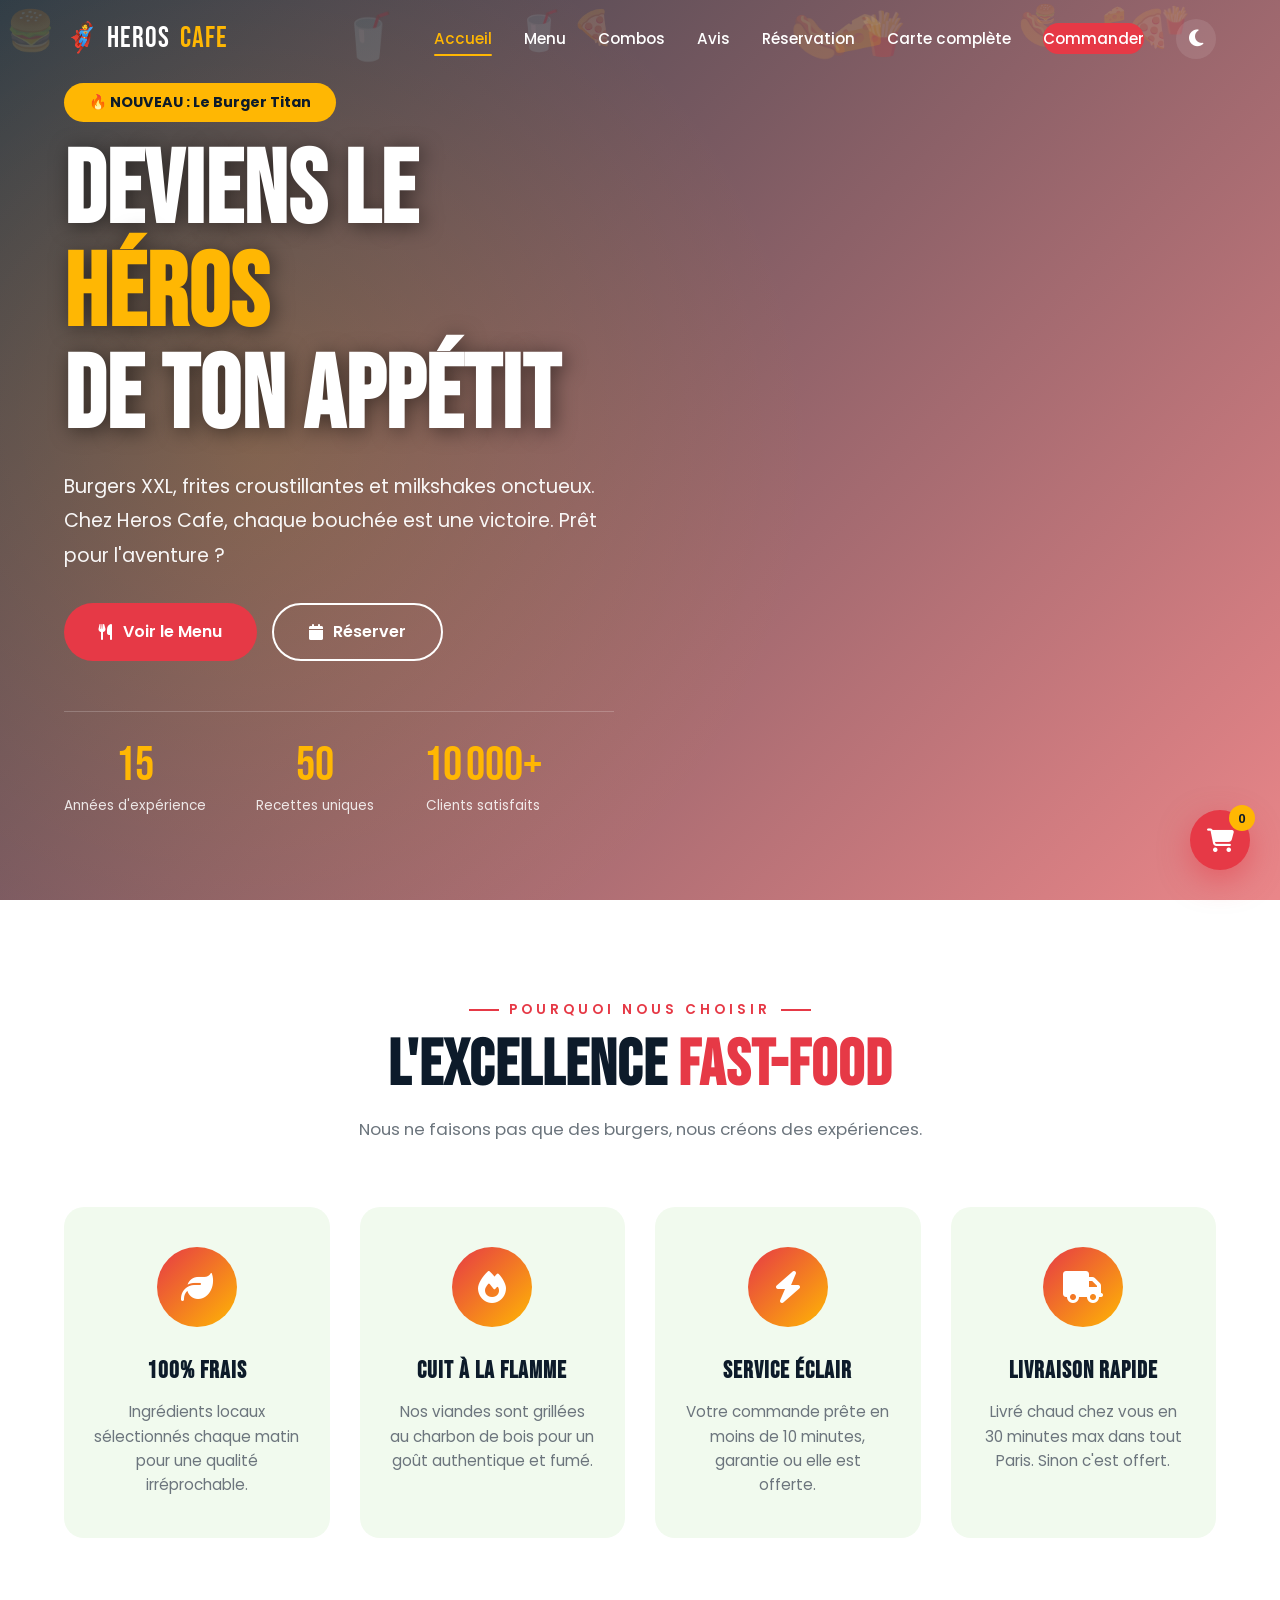
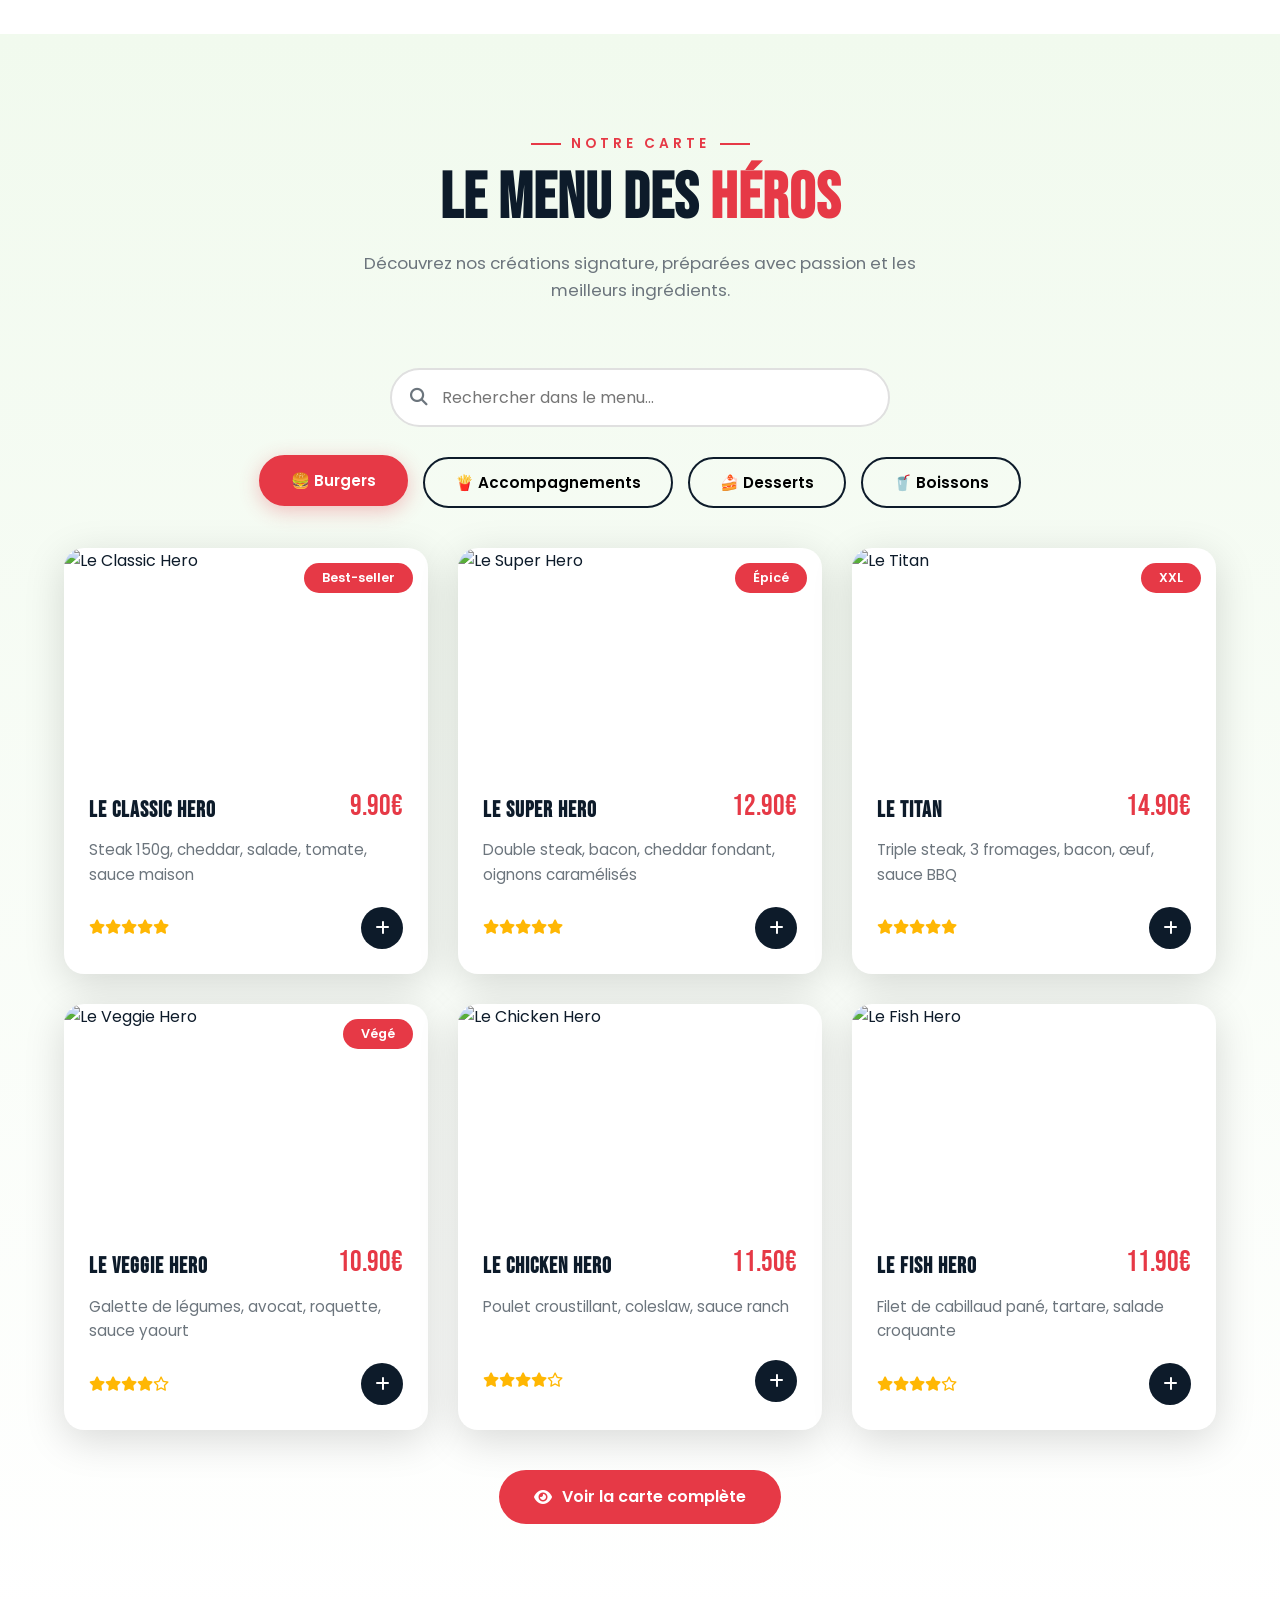
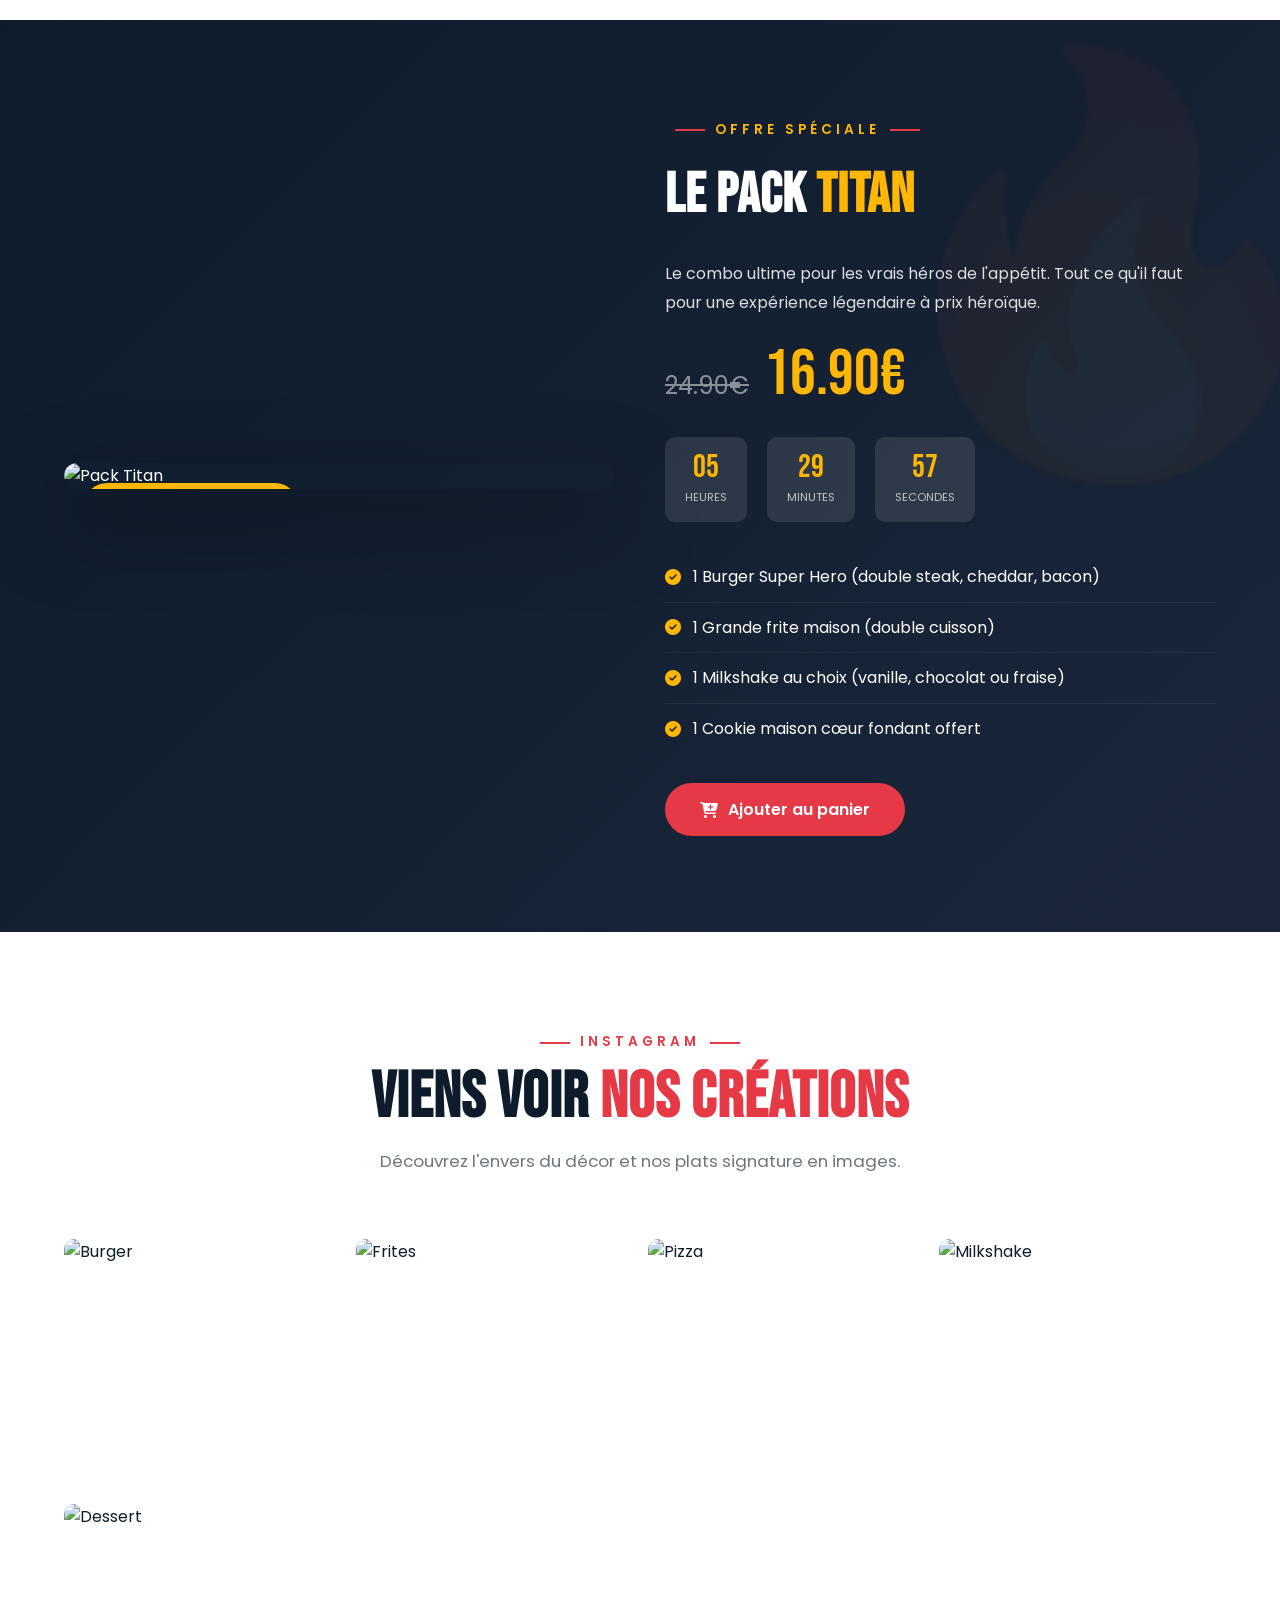
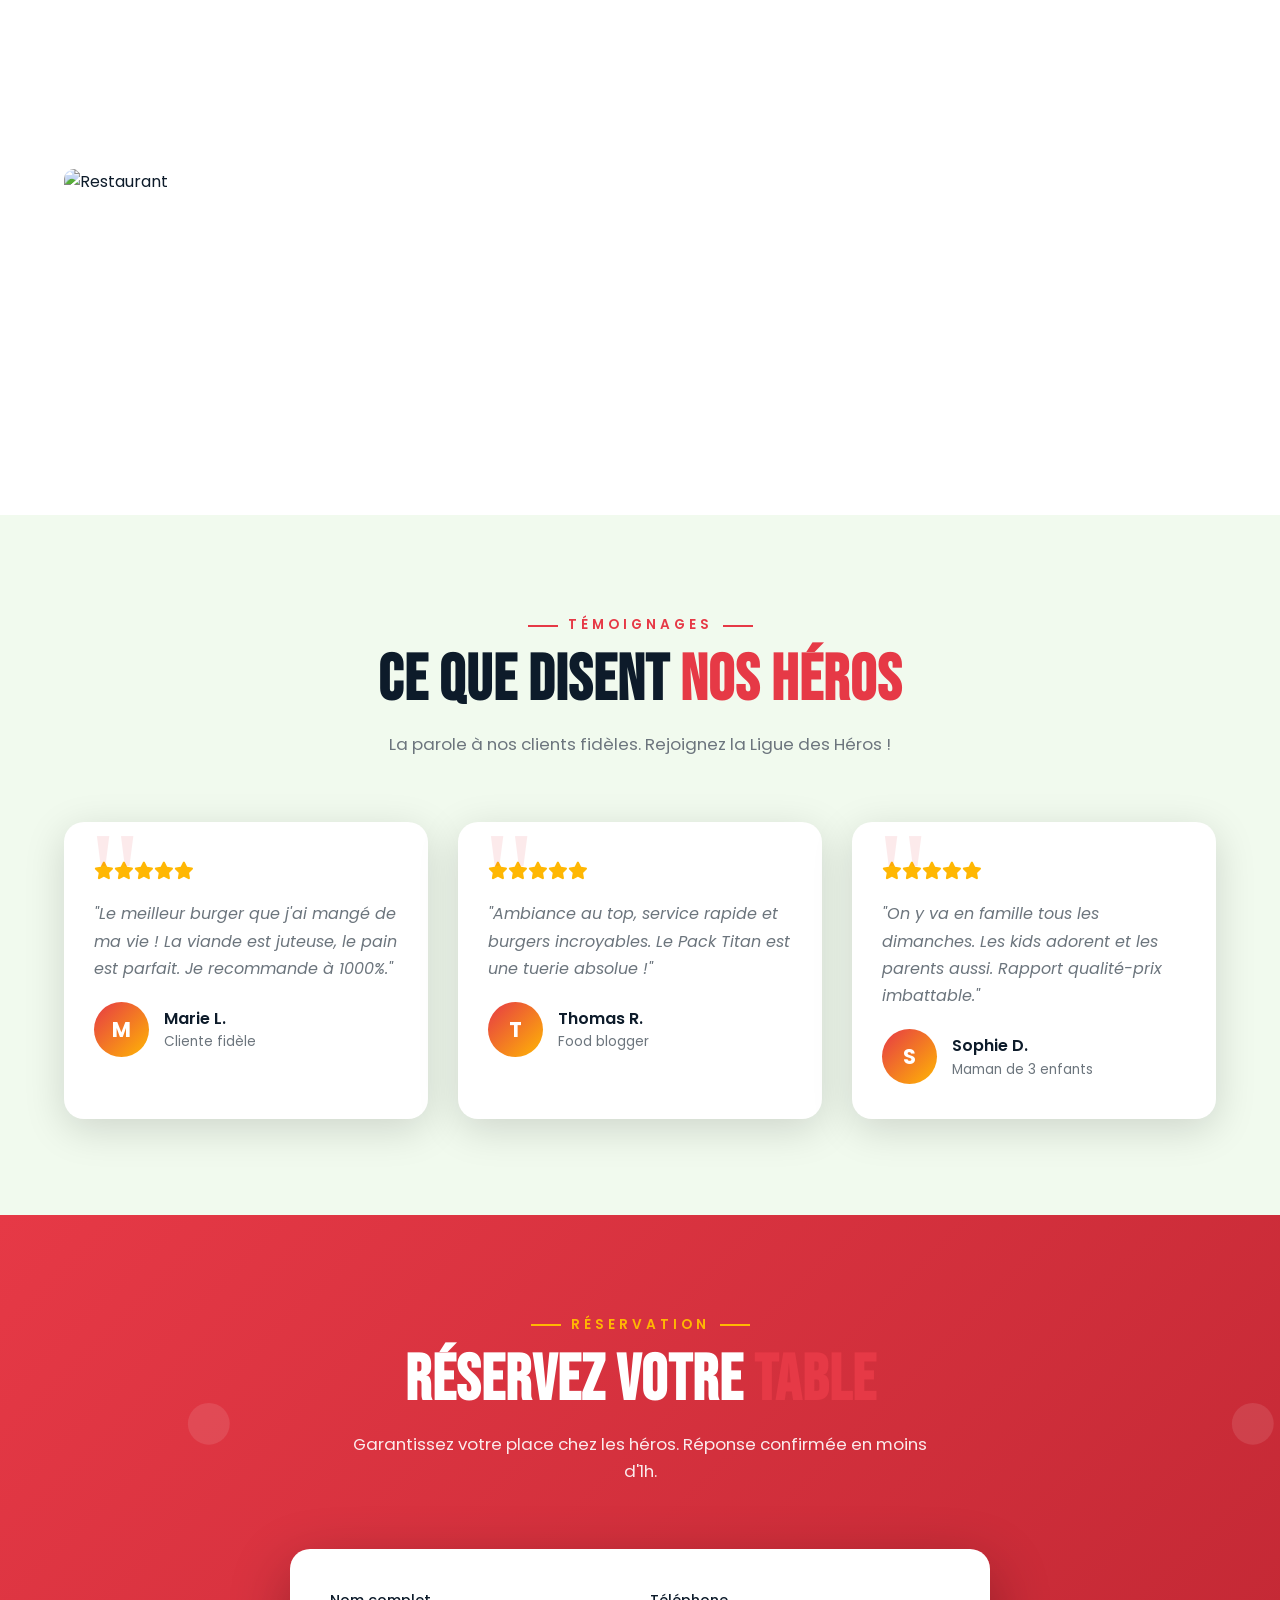
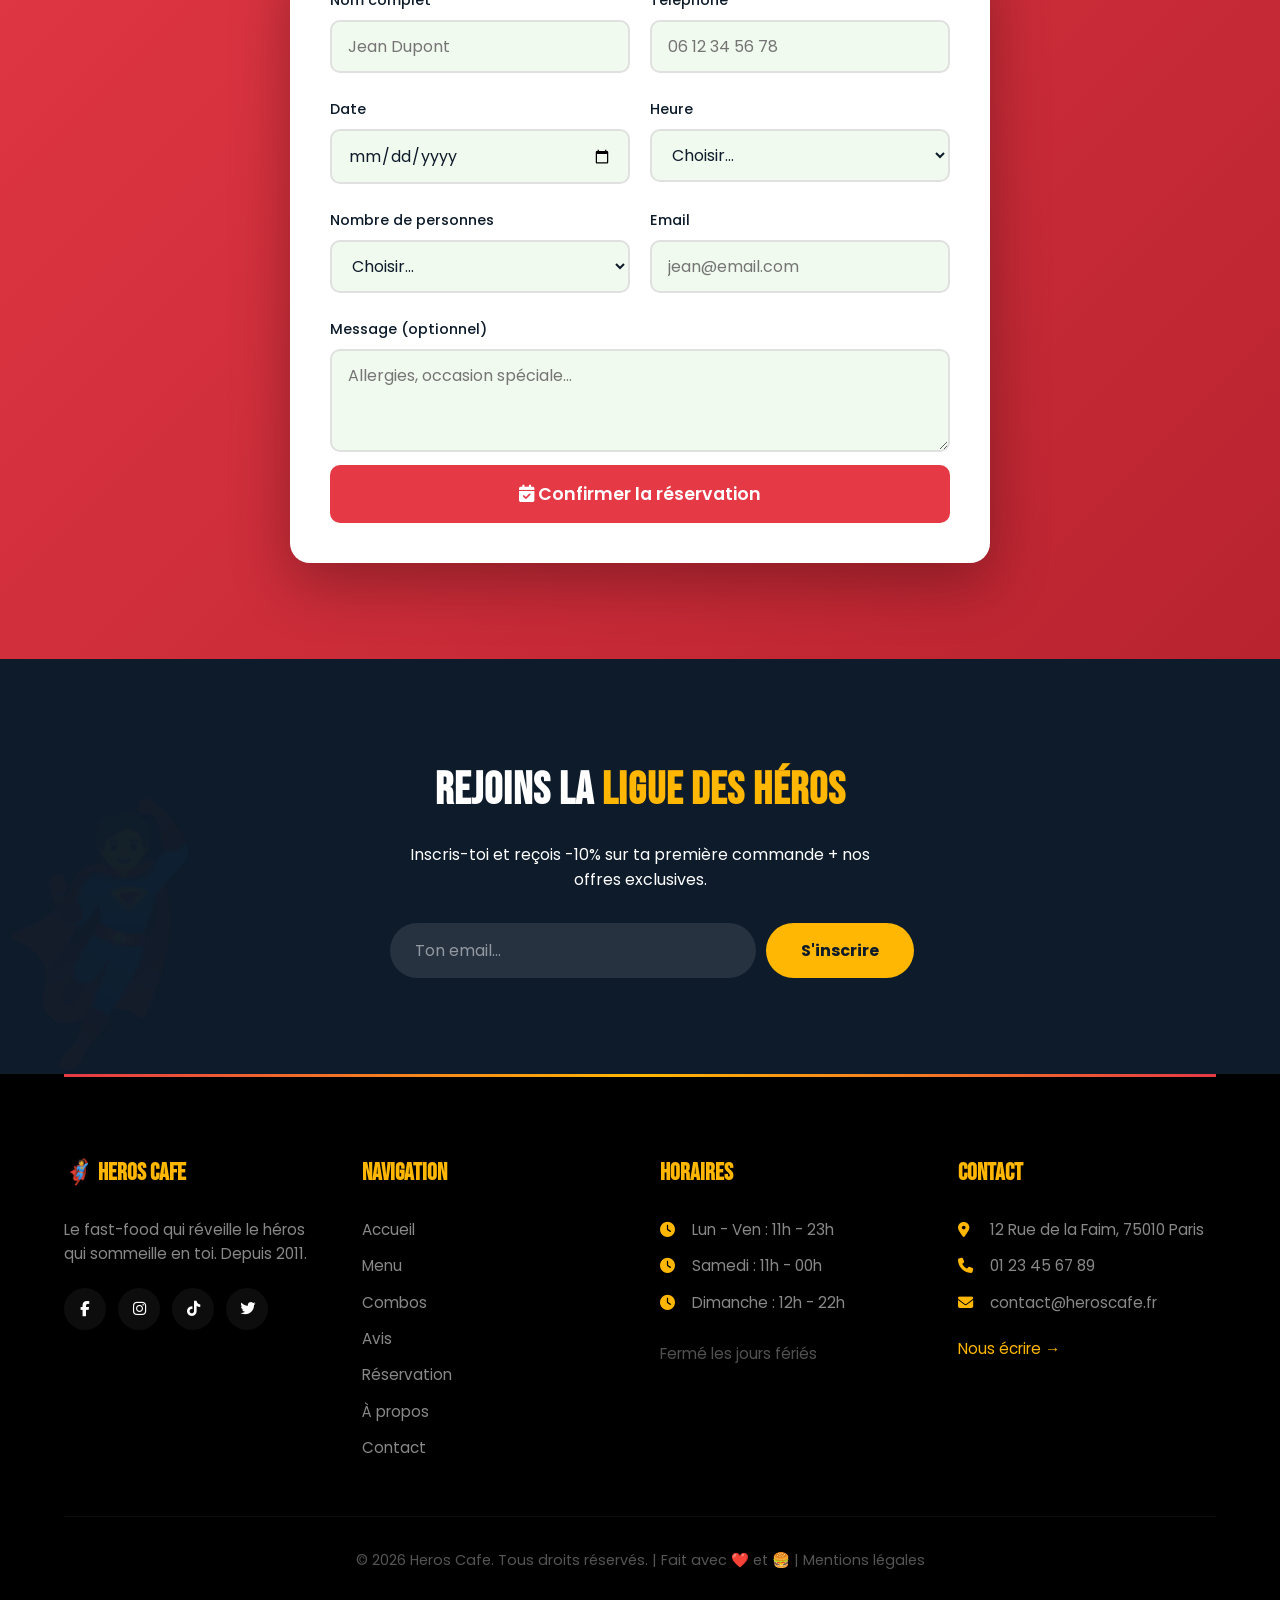
==== index.html @ b73dcc32 "Amélioration complète du site Heros Cafe - Design: dark mode, scroll progress bar, custom scrollbar," ====
<!DOCTYPE html>
<html lang="fr" data-theme="light">
<head>
    <meta charset="UTF-8">
    <meta name="viewport" content="width=device-width, initial-scale=1.0">
    <meta name="description" content="Heros Cafe - Le Fast-Food des Héros. Burgers XXL, frites croustillantes et milkshakes onctueux.">
    <meta name="theme-color" content="#e63946">
    <title>Heros Cafe - Le Fast-Food des Héros</title>
    <link rel="preconnect" href="https://fonts.googleapis.com">
    <link rel="preconnect" href="https://fonts.gstatic.com" crossorigin>
    <link href="https://fonts.googleapis.com/css2?family=Bebas+Neue&family=Poppins:wght@300;400;500;600;700;800&display=swap" rel="stylesheet">
    <link rel="stylesheet" href="https://cdnjs.cloudflare.com/ajax/libs/font-awesome/6.4.0/css/all.min.css">
    <link rel="stylesheet" href="styles.css">
</head>
<body>

    <!-- SCROLL PROGRESS -->
    <div id="scrollProgress"></div>

    <!-- LOADER -->
    <div class="loader" id="loader">
        <div class="loader-content">
            <div class="burger-loader"></div>
            <div class="loader-text">HEROS CAFE</div>
            <div class="loader-progress"><div class="loader-progress-bar"></div></div>
        </div>
    </div>

    <!-- TOAST CONTAINER -->
    <div id="toastContainer"></div>

    <!-- NAVBAR -->
    <nav id="navbar">
        <a href="index.html" class="logo">🦸 HEROS <span>CAFE</span></a>
        <ul class="nav-links" id="navLinks">
            <li><a href="#home" class="active">Accueil</a></li>
            <li><a href="#menu">Menu</a></li>
            <li><a href="#combo">Combos</a></li>
            <li><a href="#avis">Avis</a></li>
            <li><a href="#reservation">Réservation</a></li>
            <li><a href="Menu.html">Carte complète</a></li>
            <li><a href="order.html" class="nav-btn">Commander</a></li>
            <li><button class="theme-toggle" onclick="toggleTheme()" title="Mode sombre"><i class="fas fa-moon"></i></button></li>
        </ul>
        <div class="burger" id="burger"><i class="fas fa-bars"></i></div>
    </nav>

    <!-- NAV OVERLAY -->
    <div class="nav-overlay"></div>

    <!-- HERO -->
    <section class="hero" id="home">
        <div class="hero-particles"></div>
        <div class="hero-content">
            <div class="hero-badge">🔥 NOUVEAU : Le Burger Titan</div>
            <h1>DEViens LE <span>HÉROS</span> DE TON APPÉTIT</h1>
            <p>Burgers XXL, frites croustillantes et milkshakes onctueux. Chez Heros Cafe, chaque bouchée est une victoire. Prêt pour l'aventure ?</p>
            <div class="hero-buttons">
                <a href="#menu" class="btn btn-primary"><i class="fas fa-utensils"></i> Voir le Menu</a>
                <a href="#reservation" class="btn btn-secondary"><i class="fas fa-calendar"></i> Réserver</a>
            </div>
            <div class="hero-stats">
                <div class="stat">
                    <span class="stat-number" data-target="15">0</span>
                    <span class="stat-label">Années d'expérience</span>
                </div>
                <div class="stat">
                    <span class="stat-number" data-target="50">0</span>
                    <span class="stat-label">Recettes uniques</span>
                </div>
                <div class="stat">
                    <span class="stat-number" data-target="10000">0</span>
                    <span class="stat-label">Clients satisfaits</span>
                </div>
            </div>
        </div>
    </section>

    <!-- FEATURES -->
    <section class="features">
        <div class="section-header fade-in">
            <div class="section-subtitle">Pourquoi nous choisir</div>
            <h2 class="section-title">L'EXCELLENCE <span>FAST-FOOD</span></h2>
            <p class="section-desc">Nous ne faisons pas que des burgers, nous créons des expériences.</p>
        </div>
        <div class="features-grid">
            <div class="feature-card fade-in">
                <div class="feature-icon"><i class="fas fa-leaf"></i></div>
                <h3>100% Frais</h3>
                <p>Ingrédients locaux sélectionnés chaque matin pour une qualité irréprochable.</p>
            </div>
            <div class="feature-card fade-in">
                <div class="feature-icon"><i class="fas fa-fire"></i></div>
                <h3>Cuit à la Flamme</h3>
                <p>Nos viandes sont grillées au charbon de bois pour un goût authentique et fumé.</p>
            </div>
            <div class="feature-card fade-in" style="transition-delay:0.1s;">
                <div class="feature-icon"><i class="fas fa-bolt"></i></div>
                <h3>Service Éclair</h3>
                <p>Votre commande prête en moins de 10 minutes, garantie ou elle est offerte.</p>
            </div>
            <div class="feature-card fade-in" style="transition-delay:0.2s;">
                <div class="feature-icon"><i class="fas fa-truck"></i></div>
                <h3>Livraison Rapide</h3>
                <p>Livré chaud chez vous en 30 minutes max dans tout Paris. Sinon c'est offert.</p>
            </div>
        </div>
    </section>

    <!-- MENU -->
    <section class="menu" id="menu">
        <div class="section-header fade-in">
            <div class="section-subtitle">Notre Carte</div>
            <h2 class="section-title">LE MENU DES <span>HÉROS</span></h2>
            <p class="section-desc">Découvrez nos créations signature, préparées avec passion et les meilleurs ingrédients.</p>
        </div>
        <div class="menu-search fade-in">
            <i class="fas fa-search"></i>
            <input type="text" id="menuSearch" placeholder="Rechercher dans le menu..." autocomplete="off">
        </div>
        <div class="menu-tabs fade-in">
            <button class="tab-btn active" data-category="burgers">🍔 Burgers</button>
            <button class="tab-btn" data-category="sides">🍟 Accompagnements</button>
            <button class="tab-btn" data-category="desserts">🍰 Desserts</button>
            <button class="tab-btn" data-category="drinks">🥤 Boissons</button>
        </div>
        <div class="menu-grid" id="menuGrid"></div>
        <div style="text-align:center;margin-top:40px;" class="fade-in">
            <a href="Menu.html" class="btn btn-primary"><i class="fas fa-eye"></i> Voir la carte complète</a>
        </div>
    </section>

    <!-- COMBO -->
    <section class="combo" id="combo">
        <div class="combo-container">
            <div class="combo-img fade-in-left">
                <div class="combo-tag">🔥 COMBO DU JOUR</div>
                <img src="https://images.unsplash.com/photo-1594212699903-ec8a3eca50f5?w=800" alt="Pack Titan" loading="lazy">
            </div>
            <div class="combo-content fade-in-right">
                <div class="section-subtitle" style="color:var(--secondary);">OFFRE SPÉCIALE</div>
                <h2>LE PACK <span>TITAN</span></h2>
                <p>Le combo ultime pour les vrais héros de l'appétit. Tout ce qu'il faut pour une expérience légendaire à prix héroïque.</p>
                <div class="combo-price">
                    <span class="combo-old-price">24.90€</span>
                    <span class="combo-new-price">16.90€</span>
                </div>
                <div class="combo-countdown">
                    <div class="countdown-item"><span class="countdown-number hours">05</span><span class="countdown-label">Heures</span></div>
                    <div class="countdown-item"><span class="countdown-number minutes">30</span><span class="countdown-label">Minutes</span></div>
                    <div class="countdown-item"><span class="countdown-number seconds">00</span><span class="countdown-label">Secondes</span></div>
                </div>
                <ul class="combo-features">
                    <li><i class="fas fa-check-circle"></i> 1 Burger Super Hero (double steak, cheddar, bacon)</li>
                    <li><i class="fas fa-check-circle"></i> 1 Grande frite maison (double cuisson)</li>
                    <li><i class="fas fa-check-circle"></i> 1 Milkshake au choix (vanille, chocolat ou fraise)</li>
                    <li><i class="fas fa-check-circle"></i> 1 Cookie maison cœur fondant offert</li>
                </ul>
                <button class="btn btn-primary" onclick="addToCart('Pack Titan', 16.90)">
                    <i class="fas fa-cart-plus"></i> Ajouter au panier
                </button>
            </div>
        </div>
    </section>

    <!-- GALERIE -->
    <section class="gallery">
        <div class="section-header fade-in">
            <div class="section-subtitle">Instagram</div>
            <h2 class="section-title">VIENS VOIR <span>NOS CRÉATIONS</span></h2>
            <p class="section-desc">Découvrez l'envers du décor et nos plats signature en images.</p>
        </div>
        <div class="gallery-grid">
            <div class="gallery-item fade-in"><img src="https://images.unsplash.com/photo-1550547660-d9450f859349?w=400" alt="Burger" loading="lazy"></div>
            <div class="gallery-item fade-in"><img src="https://images.unsplash.com/photo-1586816001966-79b736744398?w=400" alt="Frites" loading="lazy"></div>
            <div class="gallery-item fade-in"><img src="https://images.unsplash.com/photo-1565299585323-38d6b0865b47?w=400" alt="Pizza" loading="lazy"></div>
            <div class="gallery-item fade-in"><img src="https://images.unsplash.com/photo-1563805042-7684c019e1cb?w=400" alt="Milkshake" loading="lazy"></div>
            <div class="gallery-item fade-in"><img src="https://images.unsplash.com/photo-1551024601-bec78aea704b?w=400" alt="Dessert" loading="lazy"></div>
            <div class="gallery-item fade-in"><img src="https://images.unsplash.com/photo-1466978913421-dad2ebd01d17?w=400" alt="Restaurant" loading="lazy"></div>
        </div>
    </section>

    <!-- TÉMOIGNAGES -->
    <section class="testimonials" id="avis">
        <div class="section-header fade-in">
            <div class="section-subtitle">Témoignages</div>
            <h2 class="section-title">CE QUE DISENT <span>NOS HÉROS</span></h2>
            <p class="section-desc">La parole à nos clients fidèles. Rejoignez la Ligue des Héros !</p>
        </div>
        <div class="testimonials-grid">
            <div class="testimonial-card fade-in">
                <div class="testimonial-stars"><i class="fas fa-star"></i><i class="fas fa-star"></i><i class="fas fa-star"></i><i class="fas fa-star"></i><i class="fas fa-star"></i></div>
                <p class="testimonial-text">"Le meilleur burger que j'ai mangé de ma vie ! La viande est juteuse, le pain est parfait. Je recommande à 1000%."</p>
                <div class="testimonial-author">
                    <div class="testimonial-avatar">M</div>
                    <div><div class="testimonial-name">Marie L.</div><div class="testimonial-role">Cliente fidèle</div></div>
                </div>
            </div>
            <div class="testimonial-card fade-in" style="transition-delay:0.1s;">
                <div class="testimonial-stars"><i class="fas fa-star"></i><i class="fas fa-star"></i><i class="fas fa-star"></i><i class="fas fa-star"></i><i class="fas fa-star"></i></div>
                <p class="testimonial-text">"Ambiance au top, service rapide et burgers incroyables. Le Pack Titan est une tuerie absolue !"</p>
                <div class="testimonial-author">
                    <div class="testimonial-avatar">T</div>
                    <div><div class="testimonial-name">Thomas R.</div><div class="testimonial-role">Food blogger</div></div>
                </div>
            </div>
            <div class="testimonial-card fade-in" style="transition-delay:0.2s;">
                <div class="testimonial-stars"><i class="fas fa-star"></i><i class="fas fa-star"></i><i class="fas fa-star"></i><i class="fas fa-star"></i><i class="fas fa-star"></i></div>
                <p class="testimonial-text">"On y va en famille tous les dimanches. Les kids adorent et les parents aussi. Rapport qualité-prix imbattable."</p>
                <div class="testimonial-author">
                    <div class="testimonial-avatar">S</div>
                    <div><div class="testimonial-name">Sophie D.</div><div class="testimonial-role">Maman de 3 enfants</div></div>
                </div>
            </div>
        </div>
    </section>

    <!-- RÉSERVATION -->
    <section class="reservation" id="reservation">
        <div class="reservation-container">
            <div class="section-header fade-in">
                <div class="section-subtitle">Réservation</div>
                <h2 class="section-title">RÉSERVEZ VOTRE <span>TABLE</span></h2>
                <p class="section-desc">Garantissez votre place chez les héros. Réponse confirmée en moins d'1h.</p>
            </div>
            <form class="reservation-form fade-in" onsubmit="handleReservation(event)" novalidate>
                <div class="form-grid">
                    <div class="form-group">
                        <label>Nom complet</label>
                        <input type="text" required placeholder="Jean Dupont">
                    </div>
                    <div class="form-group">
                        <label>Téléphone</label>
                        <input type="tel" required placeholder="06 12 34 56 78">
                    </div>
                    <div class="form-group">
                        <label>Date</label>
                        <input type="date" required>
                    </div>
                    <div class="form-group">
                        <label>Heure</label>
                        <select required>
                            <option value="">Choisir...</option>
                            <option>12:00</option><option>12:30</option><option>13:00</option>
                            <option>19:00</option><option>19:30</option><option>20:00</option>
                            <option>20:30</option><option>21:00</option>
                        </select>
                    </div>
                    <div class="form-group">
                        <label>Nombre de personnes</label>
                        <select required>
                            <option value="">Choisir...</option>
                            <option>1 personne</option><option>2 personnes</option>
                            <option>3 personnes</option><option>4 personnes</option>
                            <option>5+ personnes</option>
                        </select>
                    </div>
                    <div class="form-group">
                        <label>Email</label>
                        <input type="email" required placeholder="jean@email.com">
                    </div>
                    <div class="form-group full">
                        <label>Message (optionnel)</label>
                        <textarea rows="3" placeholder="Allergies, occasion spéciale..."></textarea>
                    </div>
                </div>
                <button type="submit" class="submit-btn">
                    <span class="btn-text"><i class="fas fa-calendar-check"></i> Confirmer la réservation</span>
                    <div class="spinner"></div>
                </button>
            </form>
        </div>
    </section>

    <!-- NEWSLETTER -->
    <section class="newsletter">
        <h2 class="fade-in">Rejoins la <span style="color:var(--secondary);">Ligue des Héros</span></h2>
        <p class="fade-in" style="transition-delay:0.1s;">Inscris-toi et reçois -10% sur ta première commande + nos offres exclusives.</p>
        <form class="newsletter-form fade-in" style="transition-delay:0.2s;" onsubmit="handleNewsletter(event)">
            <input type="email" placeholder="Ton email..." required>
            <button type="submit">S'inscrire</button>
        </form>
    </section>

    <!-- FOOTER -->
    <footer>
        <div class="footer-grid">
            <div class="footer-col">
                <h4>🦸 HEROS CAFE</h4>
                <p>Le fast-food qui réveille le héros qui sommeille en toi. Depuis 2011.</p>
                <div class="social-links">
                    <a href="#" aria-label="Facebook"><i class="fab fa-facebook-f"></i></a>
                    <a href="#" aria-label="Instagram"><i class="fab fa-instagram"></i></a>
                    <a href="#" aria-label="TikTok"><i class="fab fa-tiktok"></i></a>
                    <a href="#" aria-label="Twitter"><i class="fab fa-twitter"></i></a>
                </div>
            </div>
            <div class="footer-col">
                <h4>Navigation</h4>
                <a href="#home">Accueil</a>
                <a href="#menu">Menu</a>
                <a href="#combo">Combos</a>
                <a href="#avis">Avis</a>
                <a href="#reservation">Réservation</a>
                <a href="about.html">À propos</a>
                <a href="contact.html">Contact</a>
            </div>
            <div class="footer-col">
                <h4>Horaires</h4>
                <p><i class="fas fa-clock"></i> Lun - Ven : 11h - 23h</p>
                <p><i class="fas fa-clock"></i> Samedi : 11h - 00h</p>
                <p><i class="fas fa-clock"></i> Dimanche : 12h - 22h</p>
                <p style="margin-top:15px;opacity:0.6;">Fermé les jours fériés</p>
            </div>
            <div class="footer-col">
                <h4>Contact</h4>
                <p><i class="fas fa-map-marker-alt"></i> 12 Rue de la Faim, 75010 Paris</p>
                <p><i class="fas fa-phone"></i> 01 23 45 67 89</p>
                <p><i class="fas fa-envelope"></i> contact@heroscafe.fr</p>
                <a href="contact.html" style="color:var(--secondary);margin-top:10px;">Nous écrire →</a>
            </div>
        </div>
        <div class="footer-bottom">
            <p>&copy; 2026 Heros Cafe. Tous droits réservés. | Fait avec ❤️ et 🍔 | <a href="404.html" style="display:inline;color:#555;">Mentions légales</a></p>
        </div>
    </footer>

    <!-- PANIER FLOTTANT -->
    <button class="cart-float" onclick="toggleCart()" aria-label="Panier">
        <i class="fas fa-shopping-cart"></i>
        <span class="cart-count" id="cartCount">0</span>
    </button>

    <!-- SCROLL TOP -->
    <button class="scroll-top" id="scrollTop" onclick="window.scrollTo({top:0,behavior:'smooth'})" aria-label="Retour en haut">
        <i class="fas fa-arrow-up"></i>
    </button>

    <!-- MODAL PANIER -->
    <div class="cart-modal" id="cartModal">
        <div class="cart-content">
            <div class="cart-header">
                <h3>🛒 Ton Panier</h3>
                <button class="close-cart" onclick="toggleCart()"><i class="fas fa-times"></i></button>
            </div>
            <div id="cartItems"></div>
            <div class="cart-total" id="cartTotal" style="display:none;">
                <span>Total :</span>
                <span id="totalAmount">0€</span>
            </div>
            <button class="submit-btn" id="checkoutBtn" style="display:none;" onclick="checkout()">
                <i class="fas fa-credit-card"></i> Commander
            </button>
            <button class="submit-btn" style="margin-top:10px;background:var(--dark);" onclick="window.location.href='order.html'">
                <i class="fas fa-arrow-right"></i> Passer la commande complète
            </button>
        </div>
    </div>

    <!-- LIGHTBOX -->
    <div class="lightbox" id="lightbox" onclick="closeLightbox()">
        <button class="lightbox-close" onclick="closeLightbox()">&times;</button>
        <img src="" alt="Gallery">
    </div>

    <script src="script.js"></script>
</body>
</html>
---- styles.css ----
/* ===== RESET & VARIABLES ===== */
*, *::before, *::after { margin: 0; padding: 0; box-sizing: border-box; }

:root {
    --primary: #e63946;
    --primary-dark: #b8232f;
    --primary-light: #ff6b6b;
    --secondary: #ffb703;
    --secondary-dark: #fb8500;
    --dark: #0d1b2a;
    --dark-light: #1b263b;
    --light: #f1faee;
    --gray: #a8dadc;
    --gray-dark: #6c757d;
    --white: #ffffff;
    --shadow: 0 10px 40px rgba(0,0,0,0.15);
    --shadow-hover: 0 20px 60px rgba(230,57,70,0.3);
    --shadow-sm: 0 2px 10px rgba(0,0,0,0.1);
    --radius: 20px;
    --radius-sm: 10px;
    --radius-full: 50px;
    --transition: all 0.3s cubic-bezier(0.4, 0, 0.2, 1);
    --font-primary: 'Poppins', sans-serif;
    --font-display: 'Bebas Neue', sans-serif;
    --nav-height: 70px;
    --toast-bg: #323232;
    --toast-color: #fff;
}

[data-theme="dark"] {
    --dark: #f1faee;
    --dark-light: #e0e0e0;
    --light: #0d1b2a;
    --white: #1b263b;
    --shadow: 0 10px 40px rgba(0,0,0,0.3);
    --shadow-hover: 0 20px 60px rgba(230,57,70,0.4);
    --shadow-sm: 0 2px 10px rgba(0,0,0,0.2);
    --toast-bg: #f1faee;
    --toast-color: #0d1b2a;
}

html { scroll-behavior: smooth; }

::-webkit-scrollbar { width: 8px; }
::-webkit-scrollbar-track { background: var(--light); }
::-webkit-scrollbar-thumb { background: var(--primary); border-radius: 10px; }
::-webkit-scrollbar-thumb:hover { background: var(--primary-dark); }

::selection { background: var(--primary); color: white; }

body {
    font-family: var(--font-primary);
    background: var(--light);
    color: var(--dark);
    overflow-x: hidden;
    transition: background 0.3s, color 0.3s;
    line-height: 1.6;
}

h1, h2, h3, .logo { font-family: var(--font-display); letter-spacing: 1px; }

img { max-width: 100%; height: auto; display: block; }
a { text-decoration: none; color: inherit; }
ul { list-style: none; }

.container { width: 100%; max-width: 1200px; margin: 0 auto; padding: 0 20px; }
section { padding: 6rem 5%; }

/* ===== SCROLL PROGRESS BAR ===== */
#scrollProgress {
    position: fixed; top: 0; left: 0; height: 3px;
    background: linear-gradient(90deg, var(--primary), var(--secondary));
    z-index: 10000; width: 0%; transition: width 0.1s;
}

/* ===== LOADER ===== */
.loader {
    position: fixed; inset: 0; background: var(--dark);
    display: flex; justify-content: center; align-items: center;
    z-index: 9999; transition: opacity 0.6s, visibility 0.6s;
}
.loader.hidden { opacity: 0; visibility: hidden; pointer-events: none; }
.loader-content { text-align: center; }
.burger-loader {
    width: 80px; height: 80px; position: relative;
    animation: bounce 1s infinite;
}
.burger-loader::before { content: '🍔'; font-size: 60px; position: absolute; left: 50%; transform: translateX(-50%); }
.loader-text {
    color: var(--secondary); font-family: var(--font-display);
    font-size: 2rem; margin-top: 20px; letter-spacing: 3px;
}
.loader-progress {
    width: 200px; height: 4px; background: rgba(255,255,255,0.1);
    border-radius: 10px; margin: 20px auto 0; overflow: hidden;
}
.loader-progress-bar {
    height: 100%; width: 0%; background: linear-gradient(90deg, var(--primary), var(--secondary));
    border-radius: 10px; animation: loadProgress 1.5s ease forwards;
}
@keyframes loadProgress { to { width: 100%; } }
@keyframes bounce { 0%, 100% { transform: translateY(0); } 50% { transform: translateY(-20px); } }

/* ===== DARK MODE TOGGLE ===== */
.theme-toggle {
    background: rgba(255,255,255,0.1); border: none; color: white;
    width: 40px; height: 40px; border-radius: 50%; cursor: pointer;
    font-size: 1.2rem; transition: var(--transition);
    display: flex; align-items: center; justify-content: center;
}
.theme-toggle:hover { background: var(--primary); transform: rotate(45deg); }

/* ===== NAVBAR ===== */
nav {
    position: fixed; top: 0; left: 0; right: 0;
    padding: 1rem 5%; display: flex; justify-content: space-between; align-items: center;
    z-index: 1000; transition: var(--transition);
}
nav.scrolled {
    background: rgba(13, 27, 42, 0.95);
    backdrop-filter: blur(20px); -webkit-backdrop-filter: blur(20px);
    padding: 0.6rem 5%;
    box-shadow: 0 5px 30px rgba(0,0,0,0.2);
}
[data-theme="dark"] nav.scrolled { background: rgba(13, 27, 42, 0.98); }
.logo {
    font-size: 1.8rem; color: white;
    display: flex; align-items: center; gap: 10px;
    transition: var(--transition);
}
.logo:hover { transform: scale(1.05); }
.logo span { color: var(--secondary); }

.nav-links { display: flex; gap: 2rem; list-style: none; align-items: center; }
.nav-links a {
    color: white; text-decoration: none; font-weight: 500; font-size: 0.95rem;
    position: relative; transition: var(--transition); padding: 5px 0;
}
.nav-links a::after {
    content: ''; position: absolute; bottom: -2px; left: 0;
    width: 0; height: 2px; background: var(--secondary);
    transition: width 0.3s; border-radius: 2px;
}
.nav-links a:hover::after { width: 100%; }
.nav-links a:hover { color: var(--secondary); }
.nav-links a.active { color: var(--secondary); }
.nav-links a.active::after { width: 100%; }

.nav-btn {
    background: var(--primary); color: white !important;
    padding: 10px 25px; border-radius: var(--radius-full); font-weight: 600;
    transition: var(--transition);
}
.nav-btn:hover { background: var(--secondary); color: var(--dark) !important; transform: translateY(-2px); box-shadow: 0 5px 20px rgba(255,183,3,0.4); }
.nav-btn::after { display: none !important; }

.burger { display: none; font-size: 1.8rem; color: white; cursor: pointer; }

.nav-overlay {
    position: fixed; inset: 0; background: rgba(0,0,0,0.5);
    z-index: 998; opacity: 0; visibility: hidden;
    transition: var(--transition);
}
.nav-overlay.active { opacity: 1; visibility: visible; }

/* ===== PAGE HERO ===== */
.page-hero {
    min-height: 45vh;
    background: linear-gradient(135deg, rgba(13,27,42,0.9), rgba(230,57,70,0.7)),
                url('https://images.unsplash.com/photo-1568901346375-23c9450c58cd?w=1600') center/cover fixed;
    display: flex; align-items: center; justify-content: center;
    text-align: center; padding-top: var(--nav-height);
    position: relative;
}
.page-hero::before {
    content: ''; position: absolute; inset: 0;
    background: radial-gradient(circle at 30% 50%, rgba(255,183,3,0.1), transparent 60%);
}
.page-hero h1 {
    font-size: clamp(2.5rem, 6vw, 4.5rem); color: white;
    margin-bottom: 15px; position: relative;
    animation: fadeInUp 0.8s ease;
}
.page-hero p {
    font-size: 1.2rem; color: rgba(255,255,255,0.9);
    max-width: 600px; margin: 0 auto; position: relative;
    animation: fadeInUp 0.8s ease 0.2s both;
}

/* ===== SECTIONS ===== */
.section-header { text-align: center; margin-bottom: 4rem; }
.section-subtitle {
    color: var(--primary); font-weight: 600; text-transform: uppercase;
    letter-spacing: 4px; font-size: 0.85rem; margin-bottom: 10px;
    display: inline-block; position: relative;
}
.section-subtitle::before, .section-subtitle::after {
    content: ''; display: inline-block; width: 30px; height: 2px;
    background: var(--primary); vertical-align: middle; margin: 0 10px;
}
.section-title {
    font-size: clamp(2.5rem, 5vw, 4rem); color: var(--dark);
    margin-bottom: 15px; line-height: 1.1;
}
.section-title span { color: var(--primary); }
.section-desc { max-width: 600px; margin: 0 auto; color: var(--gray-dark); font-size: 1.05rem; }

[data-theme="dark"] .section-title { color: var(--dark); }
[data-theme="dark"] .section-desc { color: var(--dark-light); }

/* ===== GLASS CARD ===== */
.glass {
    background: rgba(255,255,255,0.1);
    backdrop-filter: blur(20px); -webkit-backdrop-filter: blur(20px);
    border: 1px solid rgba(255,255,255,0.2);
}

/* ===== BUTTONS ===== */
.btn {
    padding: 14px 35px; border-radius: var(--radius-full); font-weight: 600;
    text-decoration: none; display: inline-flex; align-items: center; gap: 10px;
    transition: var(--transition); border: none; cursor: pointer; font-size: 1rem;
    font-family: var(--font-primary); position: relative; overflow: hidden;
}
.btn::before {
    content: ''; position: absolute; top: 0; left: -100%;
    width: 100%; height: 100%;
    background: linear-gradient(90deg, transparent, rgba(255,255,255,0.2), transparent);
    transition: left 0.5s;
}
.btn:hover::before { left: 100%; }
.btn-primary { background: var(--primary); color: white; }
.btn-primary:hover { background: var(--secondary); color: var(--dark); transform: translateY(-3px); box-shadow: var(--shadow-hover); }
.btn-secondary { background: transparent; color: white; border: 2px solid white; }
.btn-secondary:hover { background: white; color: var(--dark); transform: translateY(-3px); }

/* ===== HERO (Index) ===== */
.hero {
    min-height: 100vh;
    background: linear-gradient(135deg, rgba(13,27,42,0.85), rgba(230,57,70,0.6)),
                url('https://images.unsplash.com/photo-1568901346375-23c9450c58cd?w=1600') center/cover fixed;
    display: flex; align-items: center; padding: 0 5%;
    position: relative; overflow: hidden;
}
.hero::before {
    content: ''; position: absolute; inset: 0;
    background: radial-gradient(circle at 20% 50%, rgba(255,183,3,0.15), transparent 50%);
    animation: heroPulse 4s ease-in-out infinite;
}
@keyframes heroPulse { 0%, 100% { opacity: 0.5; } 50% { opacity: 1; } }
.hero-particles {
    position: absolute; inset: 0; overflow: hidden; pointer-events: none;
}
.hero-particle {
    position: absolute; font-size: 2rem; opacity: 0.15;
    animation: floatParticle 20s linear infinite;
}
@keyframes floatParticle {
    0% { transform: translateY(100vh) rotate(0deg); opacity: 0; }
    10% { opacity: 0.15; }
    90% { opacity: 0.15; }
    100% { transform: translateY(-100vh) rotate(720deg); opacity: 0; }
}
.hero-content {
    max-width: 700px; color: white; position: relative; z-index: 2;
    animation: fadeInLeft 1s ease;
}
.hero-badge {
    display: inline-block; background: var(--secondary); color: var(--dark);
    padding: 8px 25px; border-radius: var(--radius-full); font-weight: 700;
    font-size: 0.9rem; margin-bottom: 20px;
    animation: pulse 2s infinite;
}
@keyframes pulse { 0%, 100% { transform: scale(1); } 50% { transform: scale(1.05); } }
.hero h1 {
    font-size: clamp(3rem, 8vw, 6.5rem); line-height: 1;
    margin-bottom: 20px; text-shadow: 3px 3px 20px rgba(0,0,0,0.5);
}
.hero h1 span { color: var(--secondary); display: block; }
.hero p {
    font-size: 1.2rem; margin-bottom: 30px; opacity: 0.95;
    max-width: 550px; line-height: 1.8;
}
.hero-buttons { display: flex; gap: 15px; flex-wrap: wrap; }
.hero-stats {
    display: flex; gap: 50px; margin-top: 50px; flex-wrap: wrap;
    padding-top: 30px; border-top: 1px solid rgba(255,255,255,0.2);
}
.stat { text-align: center; }
.stat-number {
    font-family: var(--font-display); font-size: 3rem; color: var(--secondary);
    display: block; line-height: 1;
}
.stat-label { font-size: 0.85rem; opacity: 0.85; margin-top: 5px; display: block; }
@keyframes fadeInLeft { from { opacity: 0; transform: translateX(-50px); } to { opacity: 1; transform: translateX(0); } }
@keyframes fadeInUp { from { opacity: 0; transform: translateY(30px); } to { opacity: 1; transform: translateY(0); } }

/* ===== FEATURES ===== */
.features { background: var(--white); }
.features-grid {
    display: grid; grid-template-columns: repeat(auto-fit, minmax(250px, 1fr));
    gap: 30px; max-width: 1200px; margin: 0 auto;
}
.feature-card {
    text-align: center; padding: 40px 30px; border-radius: var(--radius);
    background: var(--light); transition: var(--transition);
    position: relative; overflow: hidden; cursor: default;
}
.feature-card::before {
    content: ''; position: absolute; top: 0; left: 0; right: 0; height: 4px;
    background: linear-gradient(90deg, var(--primary), var(--secondary));
    transform: scaleX(0); transition: transform 0.4s;
}
.feature-card:hover { transform: translateY(-10px); box-shadow: var(--shadow); }
.feature-card:hover::before { transform: scaleX(1); }
.feature-icon {
    width: 80px; height: 80px; margin: 0 auto 25px;
    background: linear-gradient(135deg, var(--primary), var(--secondary));
    border-radius: 50%; display: flex; align-items: center; justify-content: center;
    font-size: 2rem; color: white; transition: var(--transition);
}
.feature-card:hover .feature-icon { transform: scale(1.1) rotate(10deg); }
.feature-card h3 { font-size: 1.5rem; margin-bottom: 10px; }
.feature-card p { color: var(--gray-dark); font-size: 0.95rem; }

/* ===== MENU ===== */
.menu { background: linear-gradient(180deg, var(--light), var(--white)); }
.menu-tabs {
    display: flex; justify-content: center; gap: 15px;
    margin-bottom: 40px; flex-wrap: wrap;
}
.tab-btn {
    padding: 12px 30px; border: 2px solid var(--dark); background: transparent;
    border-radius: var(--radius-full); cursor: pointer; font-weight: 600;
    transition: var(--transition); font-family: var(--font-primary); font-size: 0.95rem;
}
.tab-btn.active, .tab-btn:hover {
    background: var(--primary); color: white; border-color: var(--primary);
    transform: translateY(-2px); box-shadow: 0 5px 20px rgba(230,57,70,0.3);
}
.menu-grid {
    display: grid; grid-template-columns: repeat(auto-fill, minmax(300px, 1fr));
    gap: 30px; max-width: 1300px; margin: 0 auto;
}
.menu-card {
    background: var(--white); border-radius: var(--radius); overflow: hidden;
    box-shadow: var(--shadow); transition: var(--transition); position: relative;
}
.menu-card:hover { transform: translateY(-10px); box-shadow: var(--shadow-hover); }
.menu-card-img {
    height: 220px; overflow: hidden; position: relative;
}
.menu-card-img img {
    width: 100%; height: 100%; object-fit: cover;
    transition: transform 0.6s;
}
.menu-card:hover .menu-card-img img { transform: scale(1.15); }
.menu-badge {
    position: absolute; top: 15px; right: 15px;
    background: var(--primary); color: white; padding: 5px 18px;
    border-radius: var(--radius-full); font-size: 0.8rem; font-weight: 600;
}
.menu-card-body { padding: 25px; }
.menu-card-header { display: flex; justify-content: space-between; align-items: start; margin-bottom: 10px; }
.menu-card-title { font-size: 1.4rem; color: var(--dark); }
.menu-card-price {
    font-family: var(--font-display); font-size: 1.8rem; color: var(--primary);
    line-height: 1;
}
.menu-card-desc { color: var(--gray-dark); font-size: 0.95rem; margin-bottom: 20px; min-height: 45px; }
.menu-card-footer { display: flex; justify-content: space-between; align-items: center; }
.menu-rating { color: var(--secondary); font-size: 0.9rem; }
.add-cart-btn {
    background: var(--dark); color: white; border: none;
    width: 42px; height: 42px; border-radius: 50%; cursor: pointer;
    transition: var(--transition); font-size: 1rem;
    display: flex; align-items: center; justify-content: center;
}
.add-cart-btn:hover { background: var(--primary); transform: rotate(90deg) scale(1.1); }

/* ===== MENU SEARCH ===== */
.menu-search {
    max-width: 500px; margin: 0 auto 30px; position: relative;
}
.menu-search input {
    width: 100%; padding: 15px 20px 15px 50px; border: 2px solid #e0e0e0;
    border-radius: var(--radius-full); font-family: var(--font-primary);
    font-size: 1rem; transition: var(--transition); background: var(--white);
    color: var(--dark);
}
.menu-search input:focus { outline: none; border-color: var(--primary); box-shadow: 0 0 0 4px rgba(230,57,70,0.1); }
.menu-search i {
    position: absolute; left: 20px; top: 50%; transform: translateY(-50%);
    color: var(--gray-dark); font-size: 1.1rem;
}

/* ===== COMBO DU JOUR ===== */
.combo {
    background: linear-gradient(135deg, var(--dark), var(--dark-light));
    color: white; position: relative; overflow: hidden;
}
.combo::before {
    content: '🔥'; position: absolute; font-size: 25rem;
    opacity: 0.04; top: -80px; right: -80px;
    animation: rotateSlow 30s linear infinite;
}
@keyframes rotateSlow { from { transform: rotate(0deg); } to { transform: rotate(360deg); } }
.combo-container {
    display: grid; grid-template-columns: 1fr 1fr;
    gap: 50px; align-items: center; max-width: 1200px; margin: 0 auto;
}
.combo-img {
    position: relative; border-radius: 30px; overflow: hidden;
    box-shadow: 0 30px 80px rgba(0,0,0,0.5);
}
.combo-img img { width: 100%; display: block; transition: transform 0.6s; }
.combo-img:hover img { transform: scale(1.05); }
.combo-tag {
    position: absolute; top: 20px; left: 20px;
    background: var(--secondary); color: var(--dark);
    padding: 10px 25px; border-radius: var(--radius-full); font-weight: 700;
    animation: pulse 2s infinite;
}
.combo-content h2 { font-size: 3.5rem; margin-bottom: 20px; }
.combo-content h2 span { color: var(--secondary); }
.combo-content p { opacity: 0.85; line-height: 1.8; }
.combo-price {
    display: flex; align-items: baseline; gap: 15px; margin: 25px 0;
}
.combo-old-price { text-decoration: line-through; opacity: 0.5; font-size: 1.5rem; }
.combo-new-price { font-family: var(--font-display); font-size: 4rem; color: var(--secondary); line-height: 1; }
.combo-features { margin: 30px 0; }
.combo-features li {
    padding: 12px 0; display: flex; align-items: center; gap: 12px;
    border-bottom: 1px solid rgba(255,255,255,0.05);
}
.combo-features li:last-child { border-bottom: none; }
.combo-features i { color: var(--secondary); }

/* ===== COUNTDOWN ===== */
.combo-countdown {
    display: flex; gap: 20px; margin: 30px 0;
}
.countdown-item {
    text-align: center; background: rgba(255,255,255,0.1);
    padding: 15px 20px; border-radius: var(--radius-sm);
    min-width: 70px;
}
.countdown-number {
    font-family: var(--font-display); font-size: 2rem; color: var(--secondary);
    display: block; line-height: 1;
}
.countdown-label { font-size: 0.7rem; opacity: 0.7; text-transform: uppercase; margin-top: 5px; display: block; }

/* ===== TÉMOIGNAGES ===== */
.testimonials { background: var(--light); }
.testimonials-grid {
    display: grid; grid-template-columns: repeat(auto-fit, minmax(300px, 1fr));
    gap: 30px; max-width: 1200px; margin: 0 auto;
}
.testimonial-card {
    background: var(--white); padding: 35px 30px; border-radius: var(--radius);
    box-shadow: var(--shadow); position: relative; transition: var(--transition);
}
.testimonial-card:hover { transform: translateY(-8px); box-shadow: var(--shadow-hover); }
.testimonial-card::before {
    content: '"'; position: absolute; top: -10px; left: 25px;
    font-size: 8rem; color: var(--primary); opacity: 0.1;
    font-family: serif; line-height: 1;
}
.testimonial-stars { color: var(--secondary); margin-bottom: 15px; font-size: 1.1rem; }
.testimonial-text { color: var(--gray-dark); margin-bottom: 20px; font-style: italic; line-height: 1.7; }
.testimonial-author { display: flex; align-items: center; gap: 15px; }
.testimonial-avatar {
    width: 55px; height: 55px; border-radius: 50%;
    background: linear-gradient(135deg, var(--primary), var(--secondary));
    display: flex; align-items: center; justify-content: center;
    color: white; font-weight: 700; font-size: 1.3rem; flex-shrink: 0;
}
.testimonial-name { font-weight: 600; color: var(--dark); }
.testimonial-role { font-size: 0.85rem; color: var(--gray-dark); }

/* ===== GALERIE ===== */
.gallery { background: var(--white); }
.gallery-grid {
    display: grid; grid-template-columns: repeat(auto-fill, minmax(250px, 1fr));
    gap: 15px; max-width: 1200px; margin: 0 auto;
}
.gallery-item {
    border-radius: var(--radius-sm); overflow: hidden; cursor: pointer;
    position: relative; height: 250px;
}
.gallery-item img {
    width: 100%; height: 100%; object-fit: cover;
    transition: transform 0.6s;
}
.gallery-item:hover img { transform: scale(1.1); }
.gallery-item::after {
    content: '🔍'; position: absolute; top: 50%; left: 50%;
    transform: translate(-50%, -50%) scale(0);
    font-size: 2rem; transition: transform 0.3s;
}
.gallery-item:hover::after { transform: translate(-50%, -50%) scale(1); }
.gallery-item:nth-child(3) { grid-row: span 2; height: auto; }
.gallery-item:nth-child(6) { grid-column: span 2; }

/* Lightbox */
.lightbox {
    position: fixed; inset: 0; background: rgba(0,0,0,0.95);
    z-index: 10000; display: none; align-items: center; justify-content: center;
    padding: 40px;
}
.lightbox.active { display: flex; }
.lightbox img { max-width: 90%; max-height: 90vh; border-radius: var(--radius-sm); }
.lightbox-close {
    position: absolute; top: 20px; right: 30px; color: white;
    font-size: 3rem; cursor: pointer; transition: var(--transition);
    background: none; border: none;
}
.lightbox-close:hover { transform: rotate(90deg); }

/* ===== RÉSERVATION ===== */
.reservation {
    background: linear-gradient(135deg, var(--primary), var(--primary-dark));
    color: white; position: relative; overflow: hidden;
}
.reservation::before {
    content: ''; position: absolute; inset: 0;
    background: url('data:image/svg+xml;utf8,<svg xmlns="http://www.w3.org/2000/svg" viewBox="0 0 100 100"><circle cx="20" cy="20" r="2" fill="white" opacity="0.1"/><circle cx="80" cy="40" r="3" fill="white" opacity="0.1"/><circle cx="40" cy="80" r="2" fill="white" opacity="0.1"/></svg>');
}
.reservation-container { max-width: 700px; margin: 0 auto; position: relative; z-index: 2; }
.reservation .section-title { color: white; }
.reservation .section-subtitle { color: var(--secondary); }
.reservation .section-subtitle::before, .reservation .section-subtitle::after { background: var(--secondary); }
.reservation .section-desc { color: rgba(255,255,255,0.9); }
.reservation-form {
    background: var(--white); padding: 40px; border-radius: var(--radius);
    box-shadow: 0 20px 60px rgba(0,0,0,0.3);
}
.form-grid { display: grid; grid-template-columns: 1fr 1fr; gap: 20px; }
.form-group { margin-bottom: 5px; }
.form-group.full { grid-column: 1 / -1; }
.form-group label {
    display: block; margin-bottom: 8px; color: var(--dark);
    font-weight: 500; font-size: 0.9rem;
}
.form-group input, .form-group select, .form-group textarea {
    width: 100%; padding: 12px 16px; border: 2px solid #e0e0e0;
    border-radius: var(--radius-sm); font-family: var(--font-primary); font-size: 1rem;
    transition: var(--transition); background: var(--light); color: var(--dark);
}
.form-group input:focus, .form-group select:focus, .form-group textarea:focus {
    outline: none; border-color: var(--primary); box-shadow: 0 0 0 4px rgba(230,57,70,0.1);
}
.form-group input.error, .form-group select.error, .form-group textarea.error {
    border-color: var(--primary); box-shadow: 0 0 0 4px rgba(230,57,70,0.15);
}
.form-error { color: var(--primary); font-size: 0.8rem; margin-top: 5px; display: none; }
.form-error.show { display: block; }
.submit-btn {
    width: 100%; padding: 16px; background: var(--primary); color: white;
    border: none; border-radius: var(--radius-sm); font-size: 1.1rem; font-weight: 600;
    cursor: pointer; transition: var(--transition); font-family: var(--font-primary);
    position: relative; overflow: hidden;
}
.submit-btn:hover { background: var(--dark); transform: translateY(-2px); box-shadow: 0 10px 30px rgba(0,0,0,0.2); }
.submit-btn:disabled { opacity: 0.6; cursor: not-allowed; transform: none; }
.submit-btn .spinner {
    display: none; width: 20px; height: 20px; border: 3px solid rgba(255,255,255,0.3);
    border-top-color: white; border-radius: 50%; animation: spin 0.6s linear infinite;
    margin: 0 auto;
}
.submit-btn.loading .spinner { display: block; }
.submit-btn.loading .btn-text { display: none; }
@keyframes spin { to { transform: rotate(360deg); } }

/* ===== NEWSLETTER ===== */
.newsletter {
    background: var(--dark); color: white; text-align: center;
    position: relative; overflow: hidden;
}
.newsletter::before {
    content: '🦸'; position: absolute; font-size: 15rem;
    opacity: 0.03; bottom: -50px; left: -50px;
}
.newsletter h2 { font-size: 2.8rem; margin-bottom: 15px; }
.newsletter p { margin-bottom: 30px; opacity: 0.85; max-width: 500px; margin-left: auto; margin-right: auto; }
.newsletter-form { max-width: 500px; margin: 0 auto; display: flex; gap: 10px; }
.newsletter-form input {
    flex: 1; padding: 15px 25px; border: none; border-radius: var(--radius-full);
    font-family: var(--font-primary); font-size: 1rem; background: rgba(255,255,255,0.1);
    color: white; transition: var(--transition);
}
.newsletter-form input::placeholder { color: rgba(255,255,255,0.5); }
.newsletter-form input:focus { outline: none; background: rgba(255,255,255,0.15); }
.newsletter-form button {
    padding: 15px 35px; background: var(--secondary); color: var(--dark);
    border: none; border-radius: var(--radius-full); font-weight: 700; cursor: pointer;
    transition: var(--transition); font-family: var(--font-primary); font-size: 1rem;
    white-space: nowrap;
}
.newsletter-form button:hover { background: var(--primary); color: white; transform: translateY(-2px); }

/* ===== FOOTER ===== */
footer { background: #000; color: white; padding: 5rem 5% 2rem; position: relative; }
footer::before {
    content: ''; position: absolute; top: 0; left: 5%; right: 5%;
    height: 3px; background: linear-gradient(90deg, var(--primary), var(--secondary), var(--primary));
}
.footer-grid {
    display: grid; grid-template-columns: repeat(auto-fit, minmax(220px, 1fr));
    gap: 40px; max-width: 1200px; margin: 0 auto 50px;
}
.footer-col h4 {
    font-family: var(--font-display); font-size: 1.5rem; margin-bottom: 20px;
    color: var(--secondary);
}
.footer-col p, .footer-col a {
    color: #888; text-decoration: none; display: block;
    padding: 6px 0; transition: var(--transition); font-size: 0.95rem;
}
.footer-col a:hover { color: var(--secondary); padding-left: 8px; }
.footer-col p i { width: 20px; margin-right: 8px; color: var(--secondary); }
.social-links { display: flex; gap: 12px; margin-top: 15px; }
.social-links a {
    width: 42px; height: 42px; background: rgba(255,255,255,0.05);
    border-radius: 50%; display: flex; align-items: center; justify-content: center;
    color: white; transition: var(--transition); padding: 0 !important;
}
.social-links a:hover { background: var(--primary); transform: translateY(-5px); color: white; padding: 0 !important; }
.footer-bottom {
    text-align: center; padding-top: 2rem; border-top: 1px solid rgba(255,255,255,0.05);
    color: #555; font-size: 0.9rem;
}

/* ===== PANIER FLOTTANT ===== */
.cart-float {
    position: fixed; bottom: 30px; right: 30px;
    background: var(--primary); color: white;
    width: 60px; height: 60px; border-radius: 50%;
    display: flex; align-items: center; justify-content: center;
    font-size: 1.5rem; cursor: pointer; z-index: 999;
    box-shadow: 0 10px 30px rgba(230,57,70,0.5);
    transition: var(--transition); border: none;
}
.cart-float:hover { transform: scale(1.15); box-shadow: 0 15px 40px rgba(230,57,70,0.6); }
.cart-float .cart-count {
    position: absolute; top: -5px; right: -5px;
    background: var(--secondary); color: var(--dark);
    width: 26px; height: 26px; border-radius: 50%;
    font-size: 0.8rem; font-weight: 700;
    display: flex; align-items: center; justify-content: center;
    transition: var(--transition);
}
.cart-float .cart-count.bounce { animation: cartBounce 0.3s ease; }
@keyframes cartBounce { 0%, 100% { transform: scale(1); } 50% { transform: scale(1.3); } }

/* ===== MODAL PANIER ===== */
.cart-modal {
    position: fixed; inset: 0; background: rgba(0,0,0,0.6);
    display: none; align-items: center; justify-content: center;
    z-index: 1001; padding: 20px; backdrop-filter: blur(5px);
}
.cart-modal.active { display: flex; }
.cart-content {
    background: var(--white); border-radius: var(--radius); padding: 35px;
    max-width: 500px; width: 100%; max-height: 80vh; overflow-y: auto;
    animation: slideUp 0.3s ease;
}
@keyframes slideUp { from { transform: translateY(50px); opacity: 0; } to { transform: translateY(0); opacity: 1; } }
.cart-header { display: flex; justify-content: space-between; align-items: center; margin-bottom: 20px; }
.cart-header h3 { font-size: 1.8rem; color: var(--dark); }
.close-cart { background: none; border: none; font-size: 1.5rem; cursor: pointer; color: var(--gray-dark); transition: var(--transition); }
.close-cart:hover { color: var(--primary); transform: rotate(90deg); }
.cart-item {
    display: flex; justify-content: space-between; align-items: center;
    padding: 15px 0; border-bottom: 1px solid #eee;
}
.cart-item-info h4 { font-size: 1rem; color: var(--dark); }
.cart-item-info span { color: var(--primary); font-weight: 600; }
.cart-item-qty { display: flex; align-items: center; gap: 8px; }
.cart-item-qty button {
    width: 28px; height: 28px; border-radius: 50%; border: none;
    cursor: pointer; font-weight: 700; transition: var(--transition);
    display: flex; align-items: center; justify-content: center;
}
.qty-minus { background: #eee; color: var(--dark); }
.qty-plus { background: var(--primary); color: white; }
.qty-minus:hover { background: #ddd; }
.qty-plus:hover { background: var(--primary-dark); }
.remove-item {
    background: var(--primary); color: white; border: none;
    width: 32px; height: 32px; border-radius: 50%; cursor: pointer;
    transition: var(--transition);
}
.remove-item:hover { background: var(--primary-dark); transform: scale(1.1); }
.cart-total {
    display: flex; justify-content: space-between; padding: 20px 0;
    font-size: 1.3rem; font-weight: 700; color: var(--dark);
}
.cart-total span:last-child { color: var(--primary); font-family: var(--font-display); font-size: 2rem; }
.empty-cart { text-align: center; padding: 40px 0; color: var(--gray-dark); }
.empty-cart i { font-size: 3rem; margin-bottom: 15px; color: #ddd; }

/* ===== TOAST NOTIFICATIONS ===== */
#toastContainer {
    position: fixed; top: 80px; right: 20px; z-index: 10002;
    display: flex; flex-direction: column; gap: 10px;
}
.toast {
    background: var(--toast-bg); color: var(--toast-color);
    padding: 14px 24px; border-radius: var(--radius-sm);
    box-shadow: var(--shadow); display: flex; align-items: center;
    gap: 12px; min-width: 280px; max-width: 400px;
    animation: slideInRight 0.3s ease; font-size: 0.95rem;
    border-left: 4px solid var(--primary);
}
.toast.success { border-left-color: #4caf50; }
.toast.error { border-left-color: var(--primary); }
.toast.info { border-left-color: var(--secondary); }
.toast .toast-icon { font-size: 1.3rem; }
.toast.removing { animation: slideOutRight 0.3s ease forwards; }
@keyframes slideInRight { from { transform: translateX(100%); opacity: 0; } to { transform: translateX(0); opacity: 1; } }
@keyframes slideOutRight { to { transform: translateX(100%); opacity: 0; } }

/* ===== BOUTON RETOUR EN HAUT ===== */
.scroll-top {
    position: fixed; bottom: 100px; right: 30px;
    background: var(--dark); color: white;
    width: 50px; height: 50px; border-radius: 50%;
    display: none; align-items: center; justify-content: center;
    cursor: pointer; z-index: 998; transition: var(--transition);
    border: none; font-size: 1.2rem;
}
.scroll-top.show { display: flex; }
.scroll-top:hover { background: var(--primary); transform: translateY(-5px); box-shadow: 0 10px 30px rgba(230,57,70,0.4); }

/* ===== ANIMATIONS SCROLL ===== */
.fade-in {
    opacity: 0; transform: translateY(40px);
    transition: opacity 0.8s ease, transform 0.8s ease;
}
.fade-in.visible { opacity: 1; transform: translateY(0); }
.fade-in-left { opacity: 0; transform: translateX(-40px); transition: opacity 0.8s ease, transform 0.8s ease; }
.fade-in-left.visible { opacity: 1; transform: translateX(0); }
.fade-in-right { opacity: 0; transform: translateX(40px); transition: opacity 0.8s ease, transform 0.8s ease; }
.fade-in-right.visible { opacity: 1; transform: translateX(0); }

/* ===== MENU PAGE ===== */
.menu-categories {
    display: flex; justify-content: center; flex-wrap: wrap; gap: 12px;
    padding: 25px 20px; background: var(--white); position: sticky; top: 70px;
    z-index: 100; box-shadow: var(--shadow-sm);
}
.category-link {
    padding: 10px 25px; background: var(--dark); color: white; text-decoration: none;
    border-radius: var(--radius-full); transition: var(--transition); font-size: 0.9rem; font-weight: 500;
}
.category-link:hover, .category-link.active { background: var(--primary); transform: translateY(-2px); }
.menu-page-section { padding: 4rem 0; }
.menu-page-section:nth-child(even) { background: var(--white); }
.menu-page-grid {
    display: grid; grid-template-columns: repeat(auto-fill, minmax(300px, 1fr));
    gap: 30px; padding: 30px 0;
}
.menu-page-item {
    background: var(--white); border-radius: var(--radius); overflow: hidden;
    box-shadow: var(--shadow); transition: var(--transition); position: relative;
}
.menu-page-item:hover { transform: translateY(-10px); box-shadow: var(--shadow-hover); }
.menu-page-item .item-image {
    height: 200px; overflow: hidden; position: relative;
}
.menu-page-item .item-image img { width: 100%; height: 100%; object-fit: cover; transition: transform 0.6s; }
.menu-page-item:hover .item-image img { transform: scale(1.1); }
.item-badge {
    position: absolute; top: 15px; right: 15px; background: var(--primary);
    color: white; padding: 5px 18px; border-radius: var(--radius-full); font-size: 0.8rem; font-weight: 600;
}
.menu-page-item .item-info { padding: 20px; }
.menu-page-item .item-info h3 { font-size: 1.4rem; margin-bottom: 10px; color: var(--dark); }
.menu-page-item .item-info p { color: var(--gray-dark); font-size: 0.95rem; margin-bottom: 15px; }
.item-meta { display: flex; justify-content: space-between; align-items: center; }
.menu-page-item .item-price { font-family: var(--font-display); font-size: 1.8rem; color: var(--primary); line-height: 1; }
.item-actions { display: flex; gap: 8px; }
.btn-sm {
    padding: 8px 16px; border: none; border-radius: var(--radius-sm); cursor: pointer;
    transition: var(--transition); font-size: 0.85rem; font-weight: 600; font-family: var(--font-primary);
}
.btn-sm.btn-add { background: var(--dark); color: white; }
.btn-sm.btn-add:hover { background: var(--primary); }
.btn-sm.btn-buy { background: var(--primary); color: white; }
.btn-sm.btn-buy:hover { background: var(--secondary); color: var(--dark); }
.btn-sm.btn-cart-icon { width: 36px; height: 36px; border-radius: 50%; display: flex; align-items: center; justify-content: center; background: var(--primary); color: white; }
.btn-sm.btn-cart-icon:hover { background: var(--secondary); color: var(--dark); }

/* ===== ORDER PAGE ===== */
.order-page { background: var(--light); }
.order-container { max-width: 800px; margin: 0 auto; }
.order-summary-card, .order-total-card, .order-form-card {
    background: var(--white); border-radius: var(--radius); padding: 30px;
    box-shadow: var(--shadow); margin-bottom: 25px;
}
.order-summary-card h2, .order-form-card h2 { font-size: 1.8rem; margin-bottom: 20px; color: var(--dark); }
.order-summary-card h2 span, .order-form-card h2 span { color: var(--primary); }
.order-item {
    display: flex; justify-content: space-between; align-items: center;
    padding: 15px 0; border-bottom: 1px solid #eee;
}
.order-item h4 { font-size: 1rem; color: var(--dark); }
.order-item span { color: var(--primary); font-weight: 600; }
.order-total-card { display: flex; justify-content: space-between; align-items: center; }
.order-total-card h3 { font-size: 1.5rem; color: var(--dark); }
.order-total-card h3 span { color: var(--primary); font-family: var(--font-display); font-size: 2.2rem; }
.empty-order { text-align: center; padding: 40px 0; color: var(--gray-dark); }
.empty-order i { font-size: 3rem; margin-bottom: 15px; color: #ddd; }

/* ===== RESPONSIVE ===== */
@media (max-width: 768px) {
    .burger { display: block; }
    .theme-toggle { display: none; }
    .nav-links {
        position: fixed; top: 0; right: -100%;
        flex-direction: column; background: var(--dark);
        width: 75%; height: 100vh; padding: 80px 40px 40px;
        transition: right 0.4s ease; z-index: 999;
    }
    .nav-links.active { right: 0; }
    .combo-container { grid-template-columns: 1fr; }
    .combo-content h2 { font-size: 2.5rem; }
    .combo-new-price { font-size: 3rem; }
    .form-grid { grid-template-columns: 1fr; }
    .hero-stats { gap: 25px; }
    .hero-stats { justify-content: center; }
    .newsletter-form { flex-direction: column; }
    .gallery-grid { grid-template-columns: 1fr 1fr; }
    .gallery-item:nth-child(3) { grid-row: auto; }
    .gallery-item:nth-child(6) { grid-column: auto; }
    .combo-countdown { justify-content: center; }
    section { padding: 4rem 5%; }
    .cart-content { padding: 25px; }
}

@media (max-width: 480px) {
    .hero h1 { font-size: 2.5rem; }
    .menu-grid, .menu-page-grid { grid-template-columns: 1fr; }
    .gallery-grid { grid-template-columns: 1fr; }
    nav { padding: 0.8rem 4%; }
}
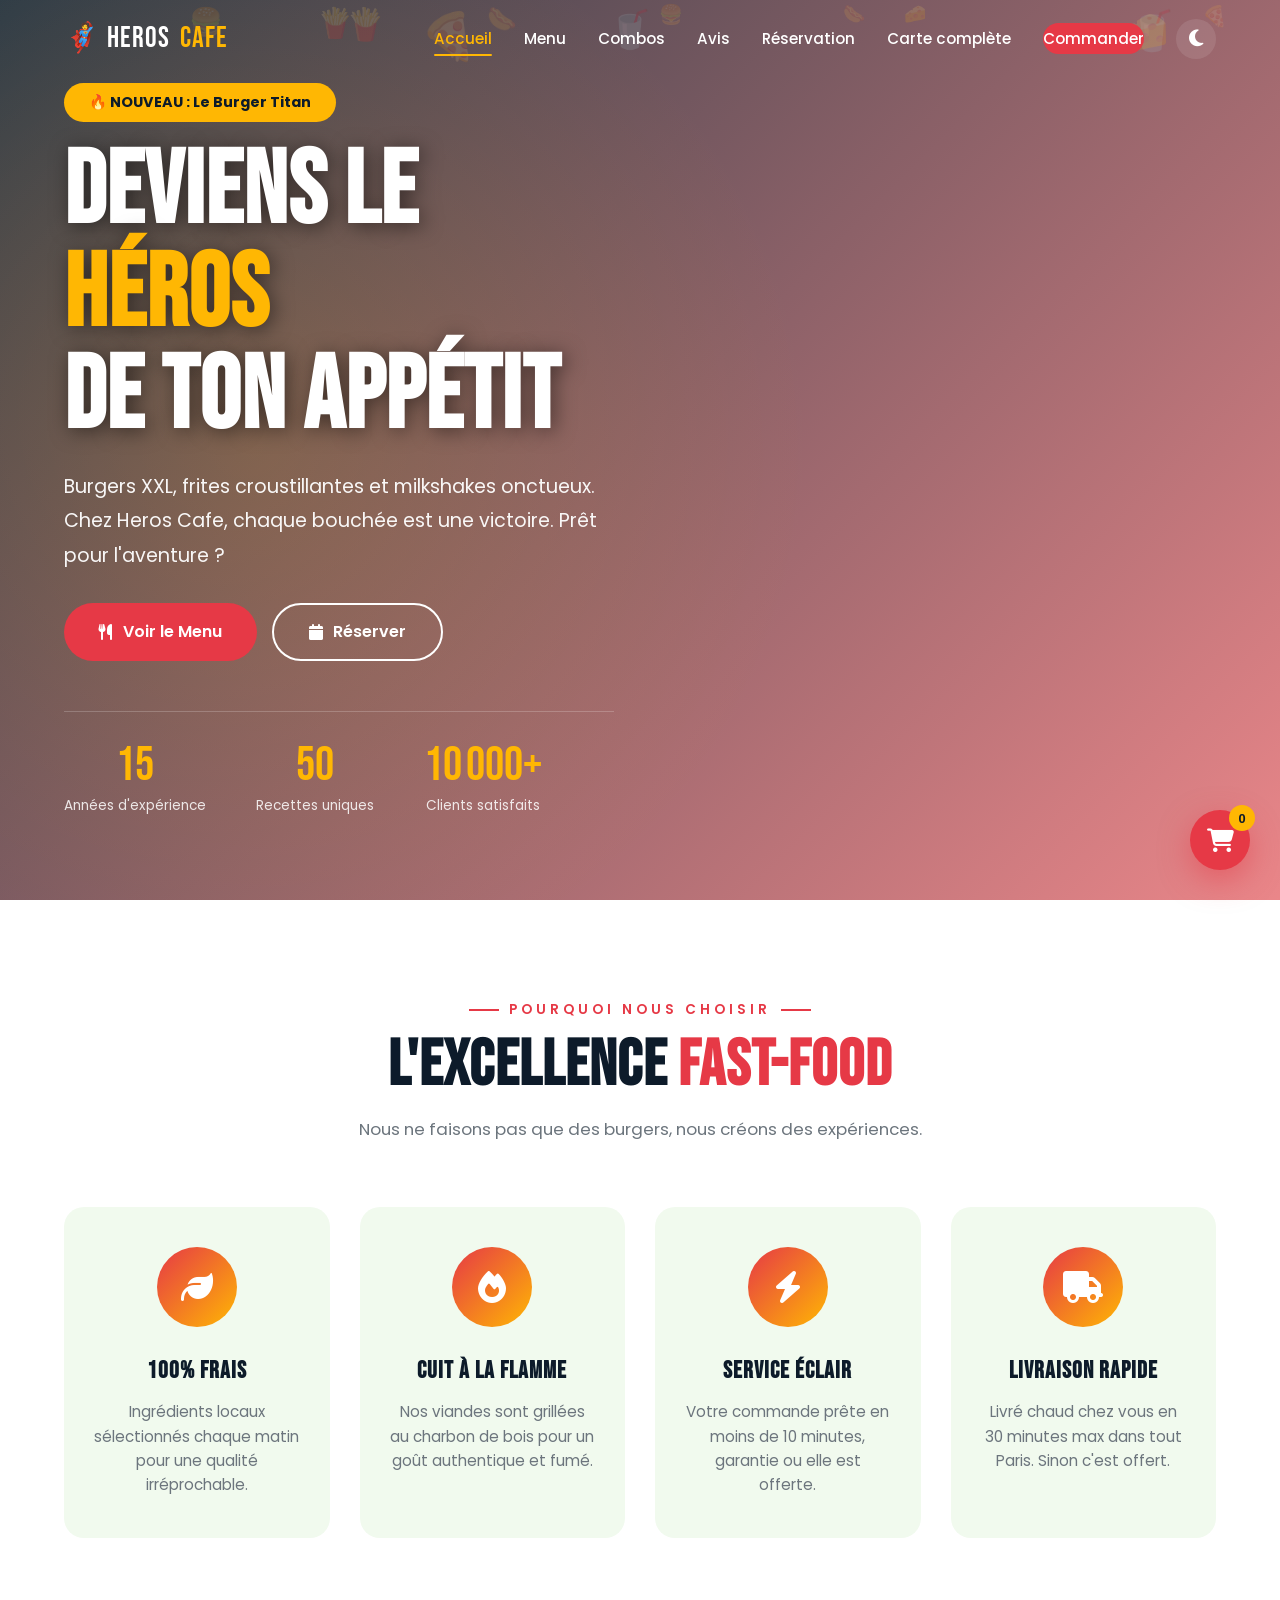
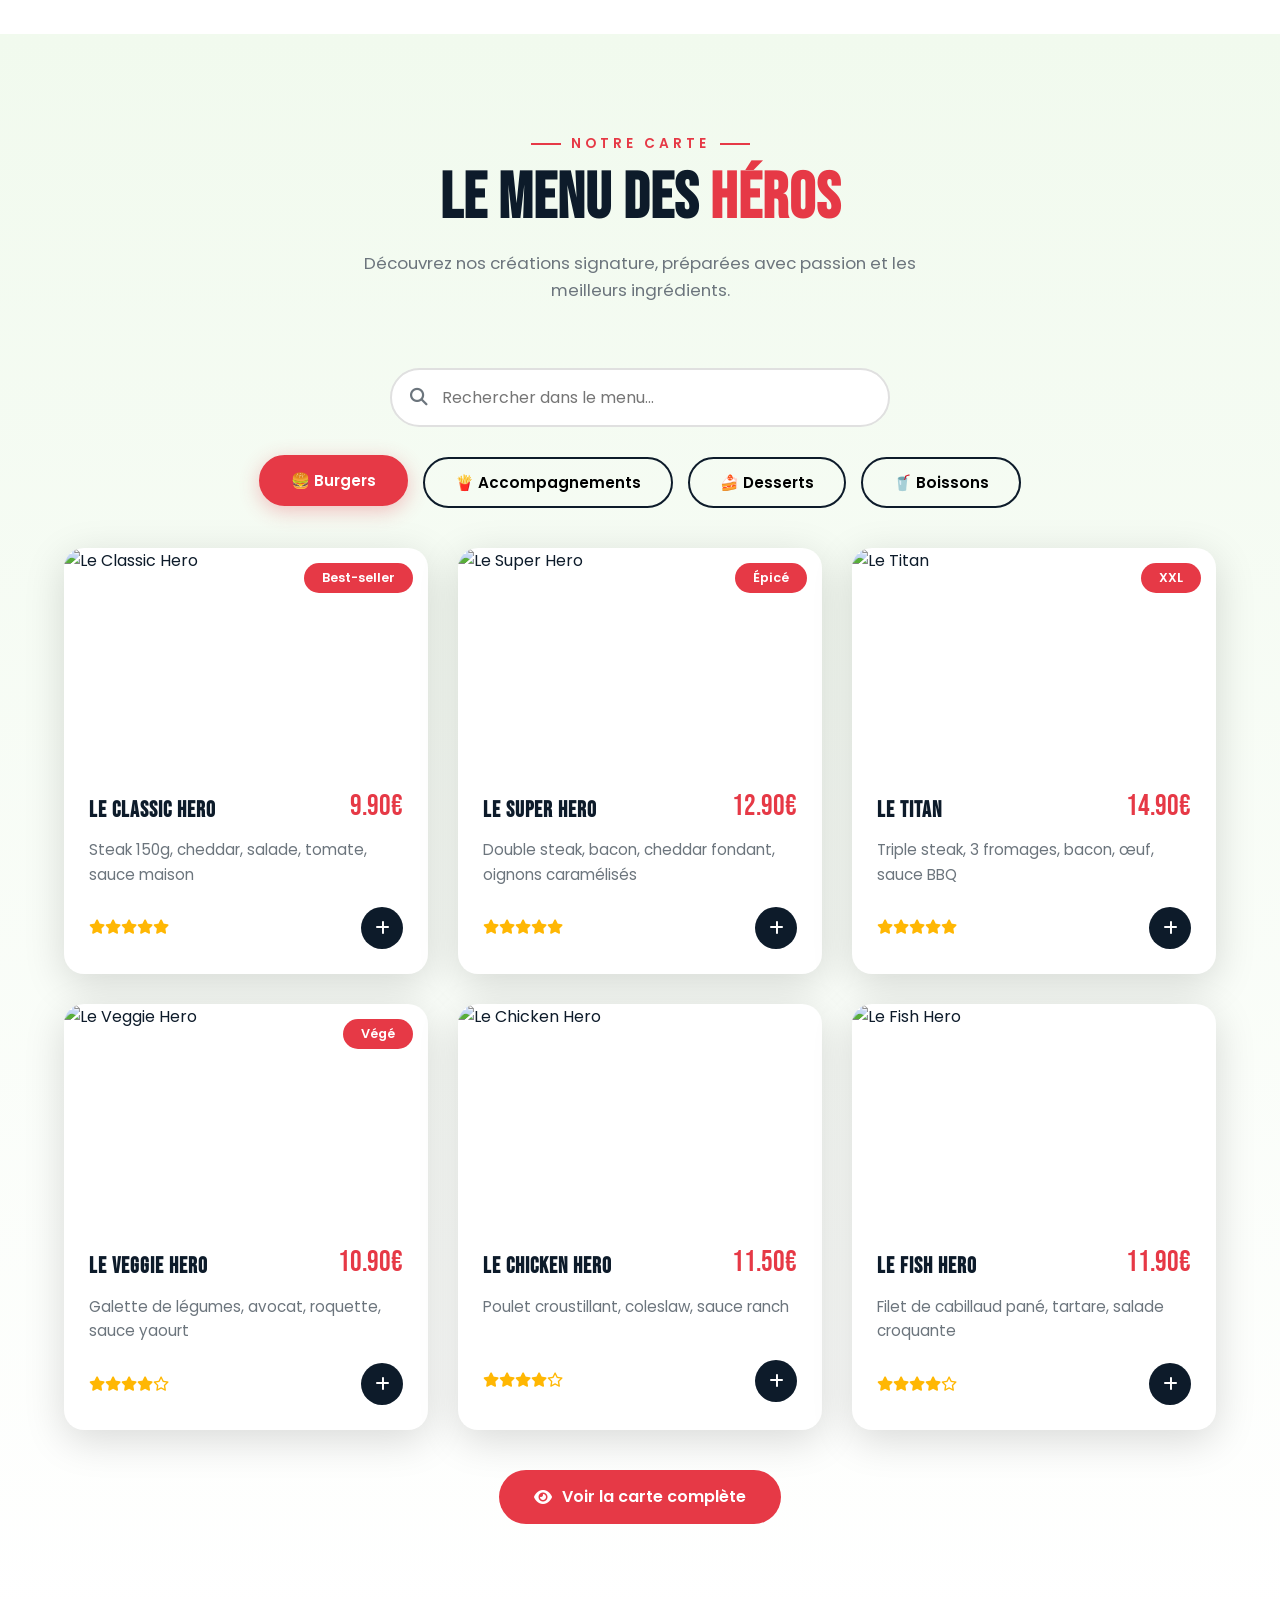
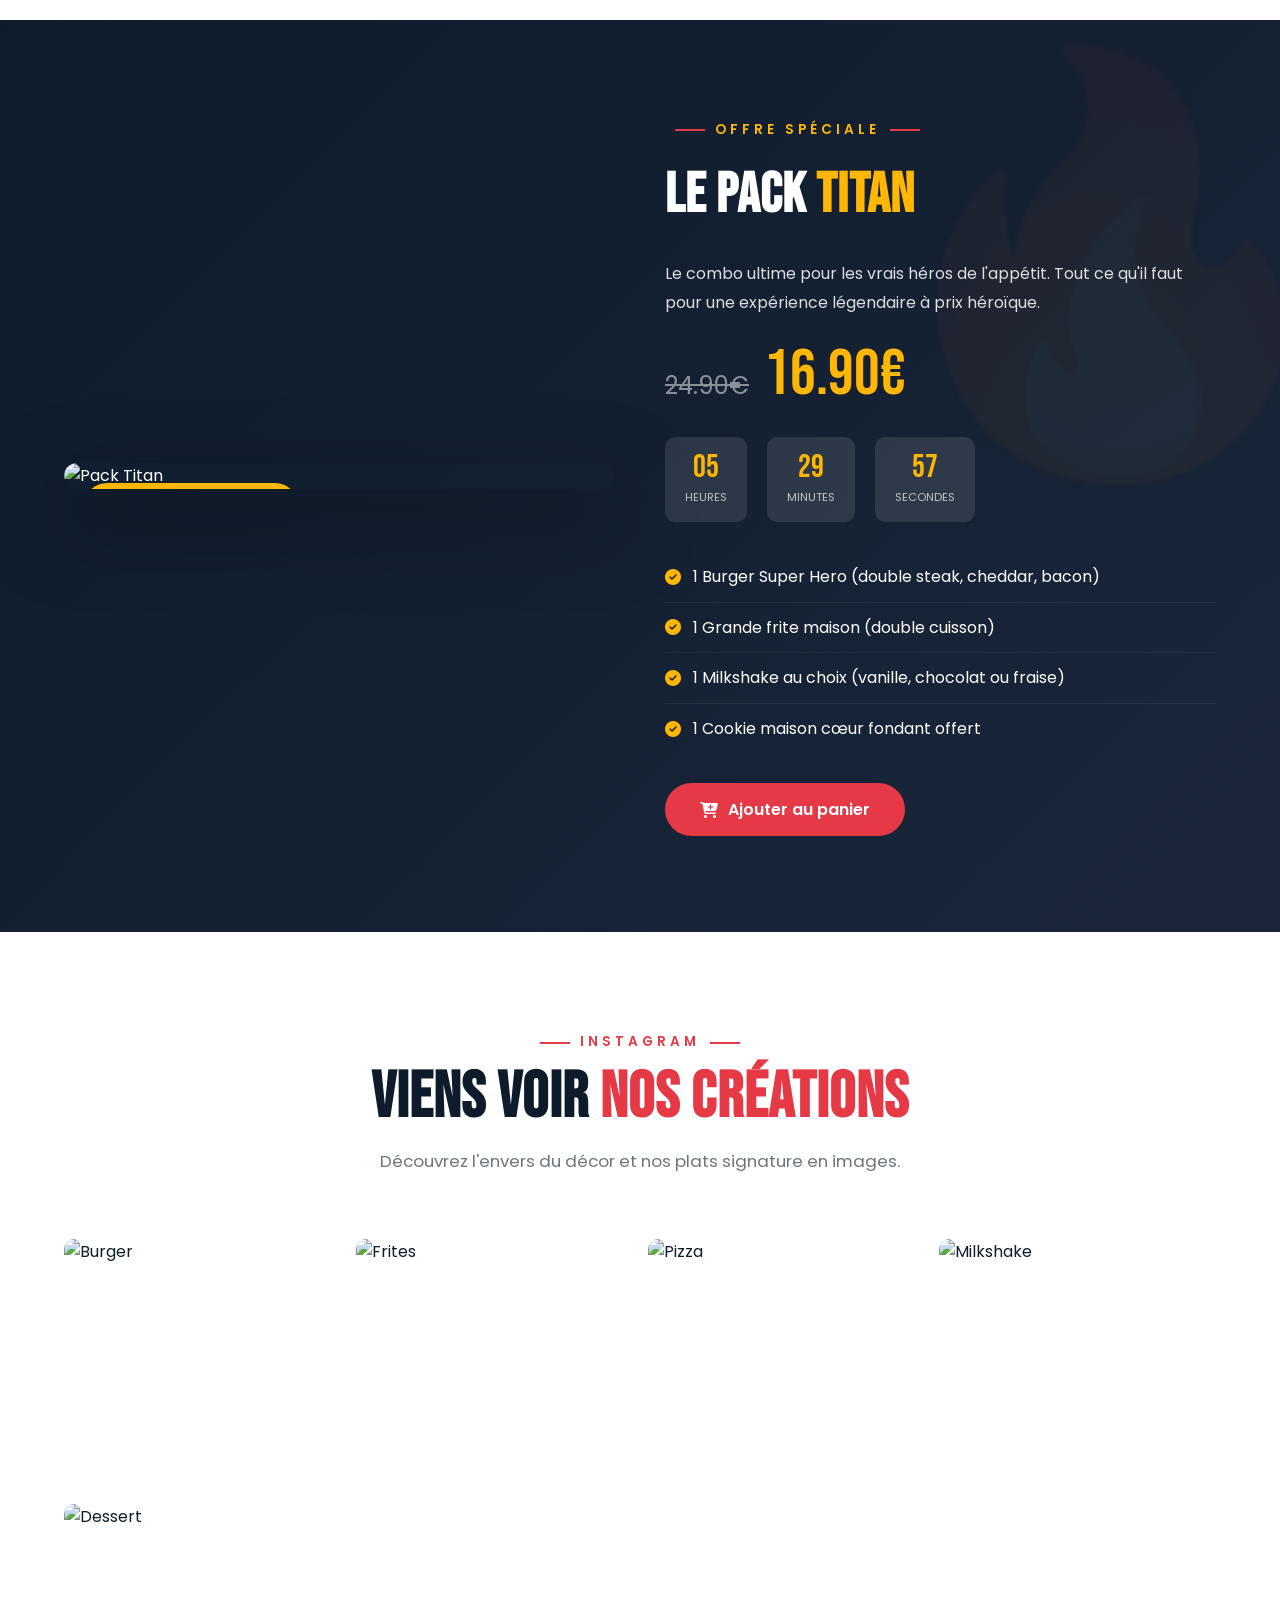
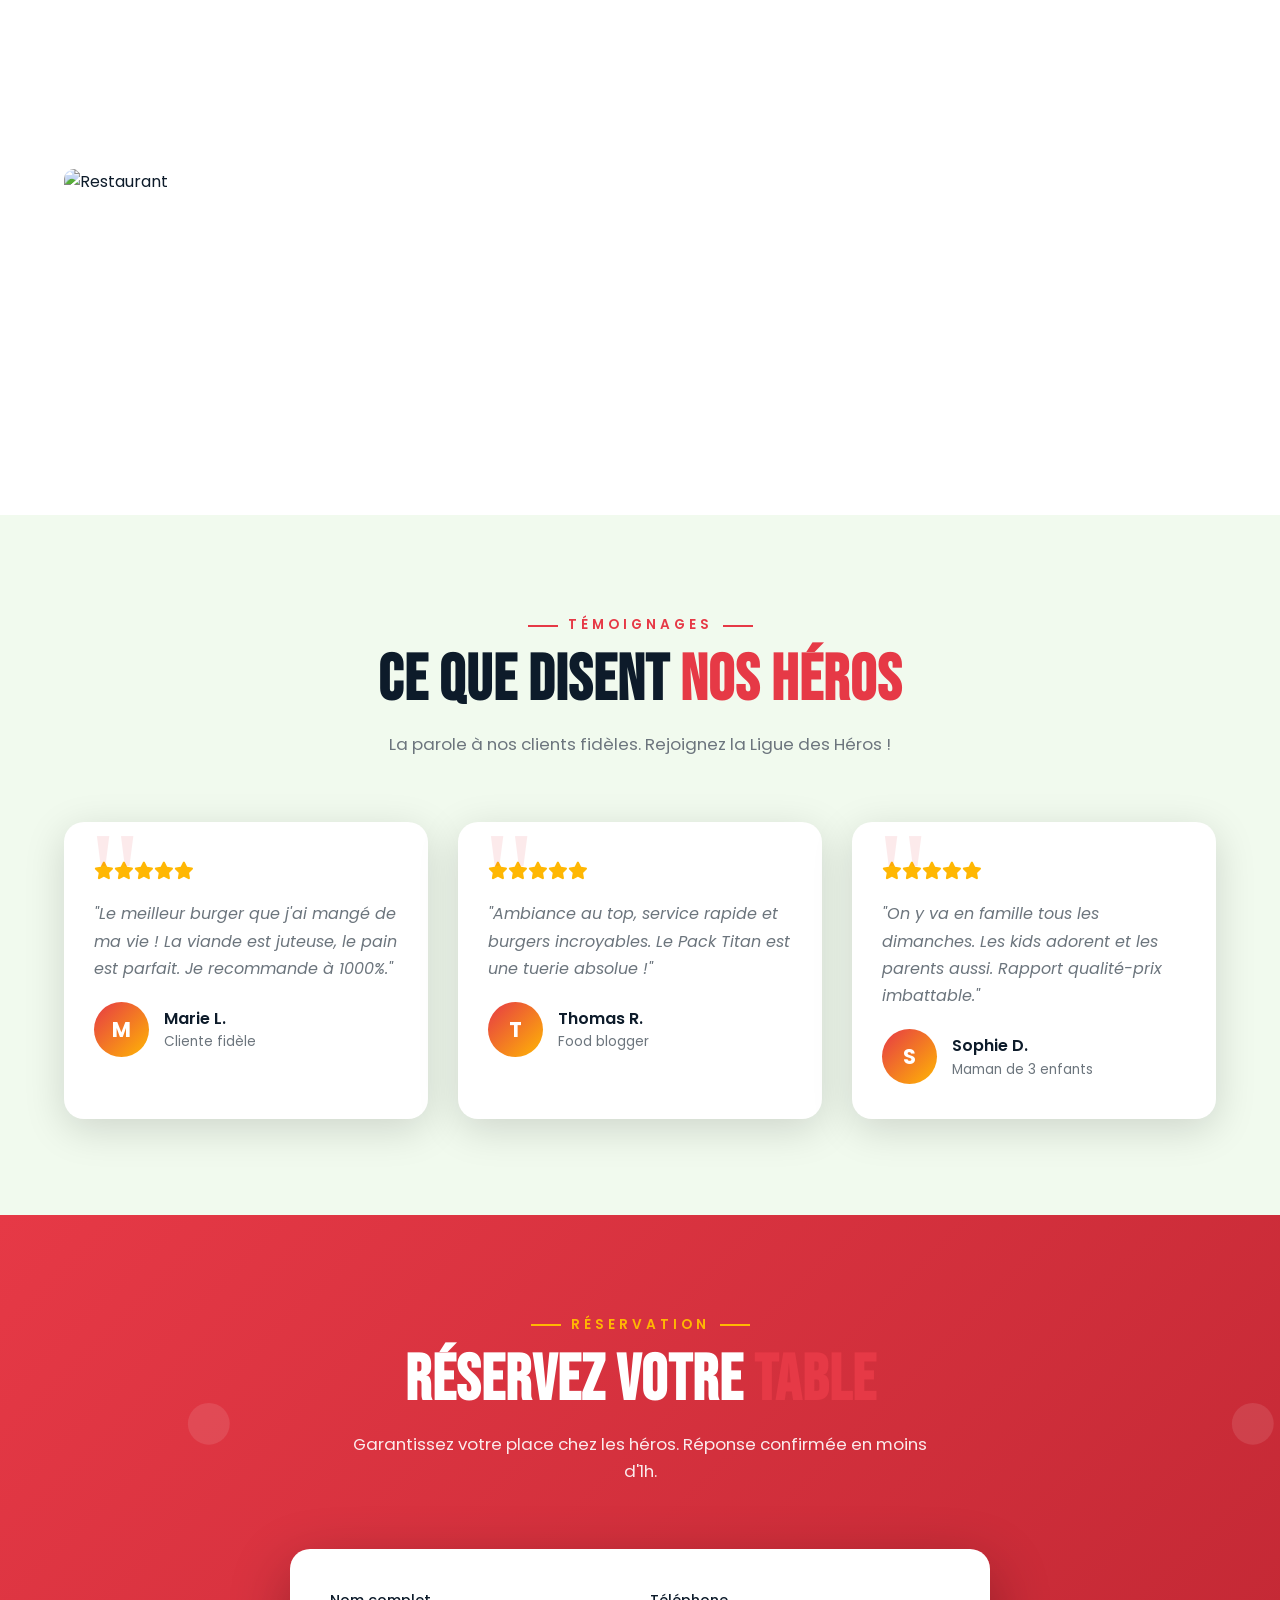
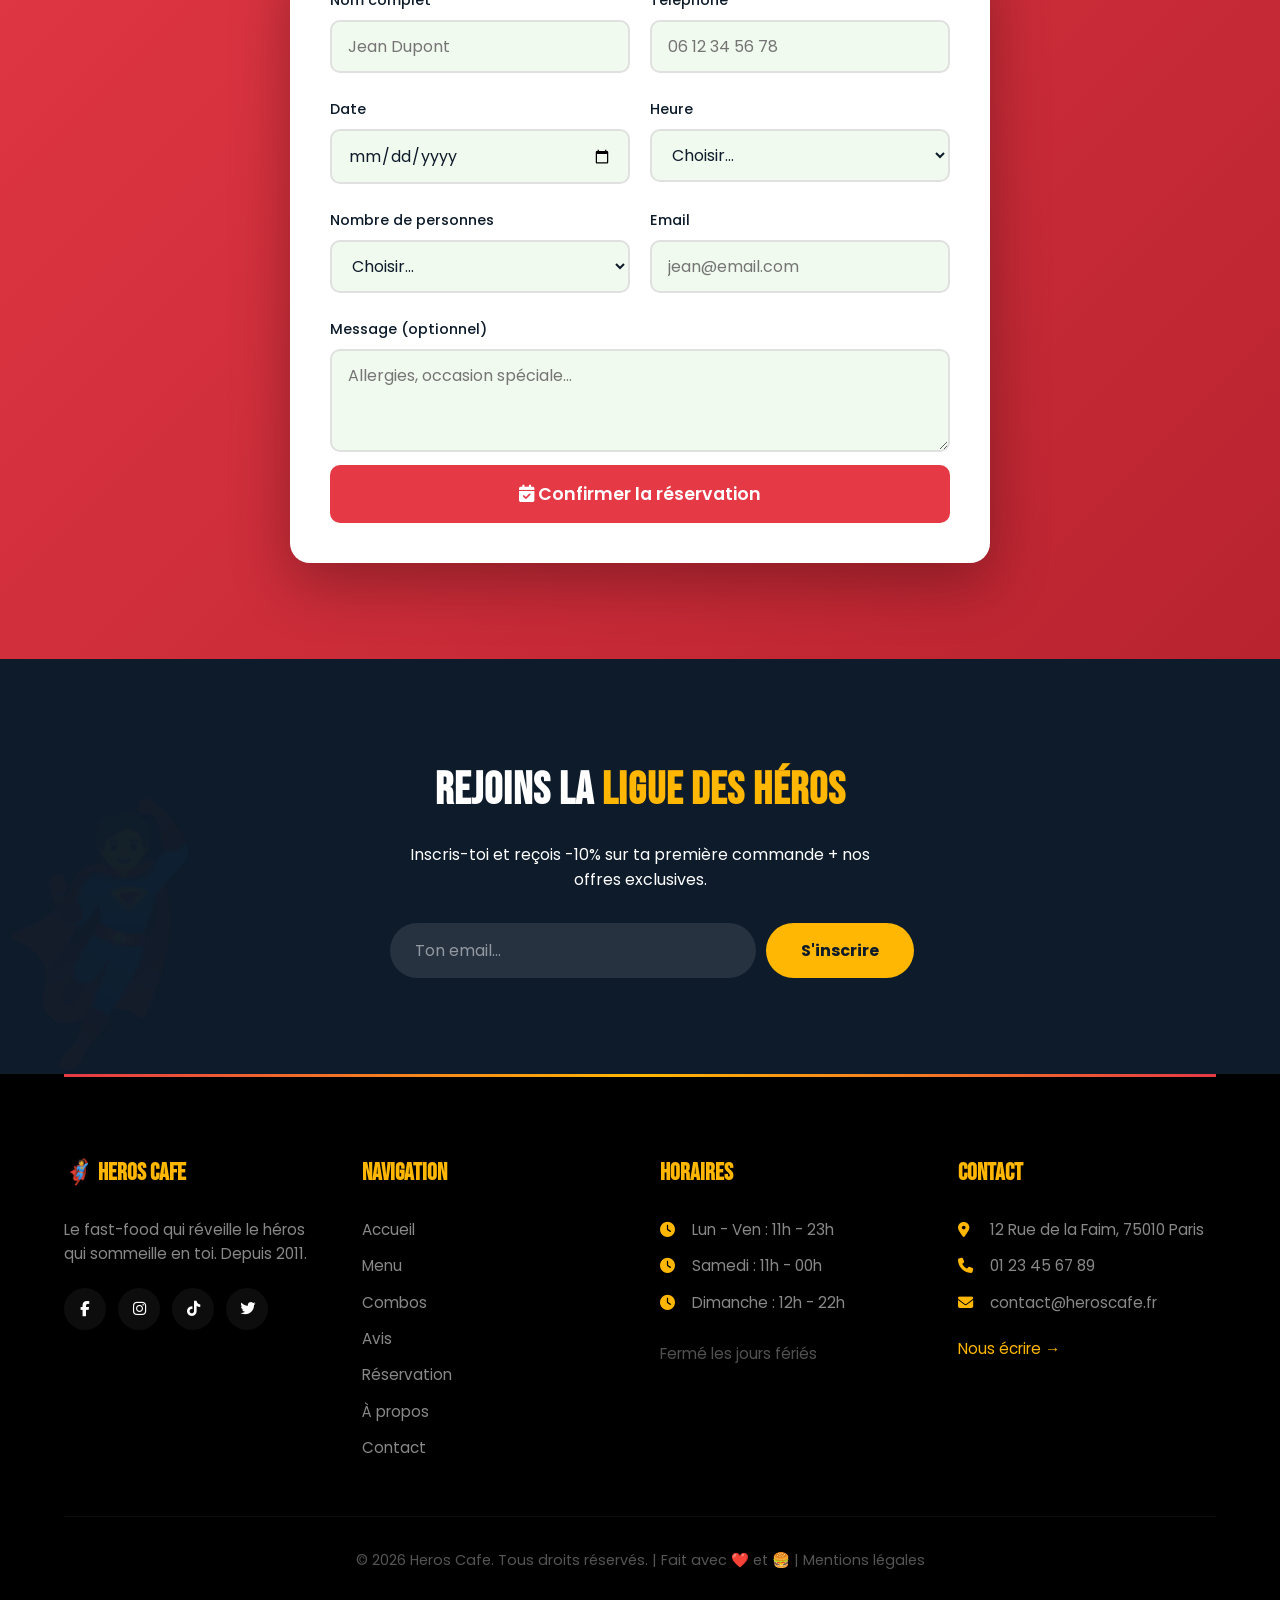
==== commit c68c5d37: "Production: corrections finales et configuration Vercel - Ajout vercel.json (clean URLs, redirects, " ====
--- a/index.html
+++ b/index.html
@@ -321,7 +321,7 @@
             </div>
         </div>
         <div class="footer-bottom">
-            <p>&copy; 2026 Heros Cafe. Tous droits réservés. | Fait avec ❤️ et 🍔 | <a href="404.html" style="display:inline;color:#555;">Mentions légales</a></p>
+            <p>&copy; 2026 Heros Cafe. Tous droits réservés. | Fait avec ❤️ et 🍔 | <a href="#" style="display:inline;color:#555;">Mentions légales</a></p>
         </div>
     </footer>
 
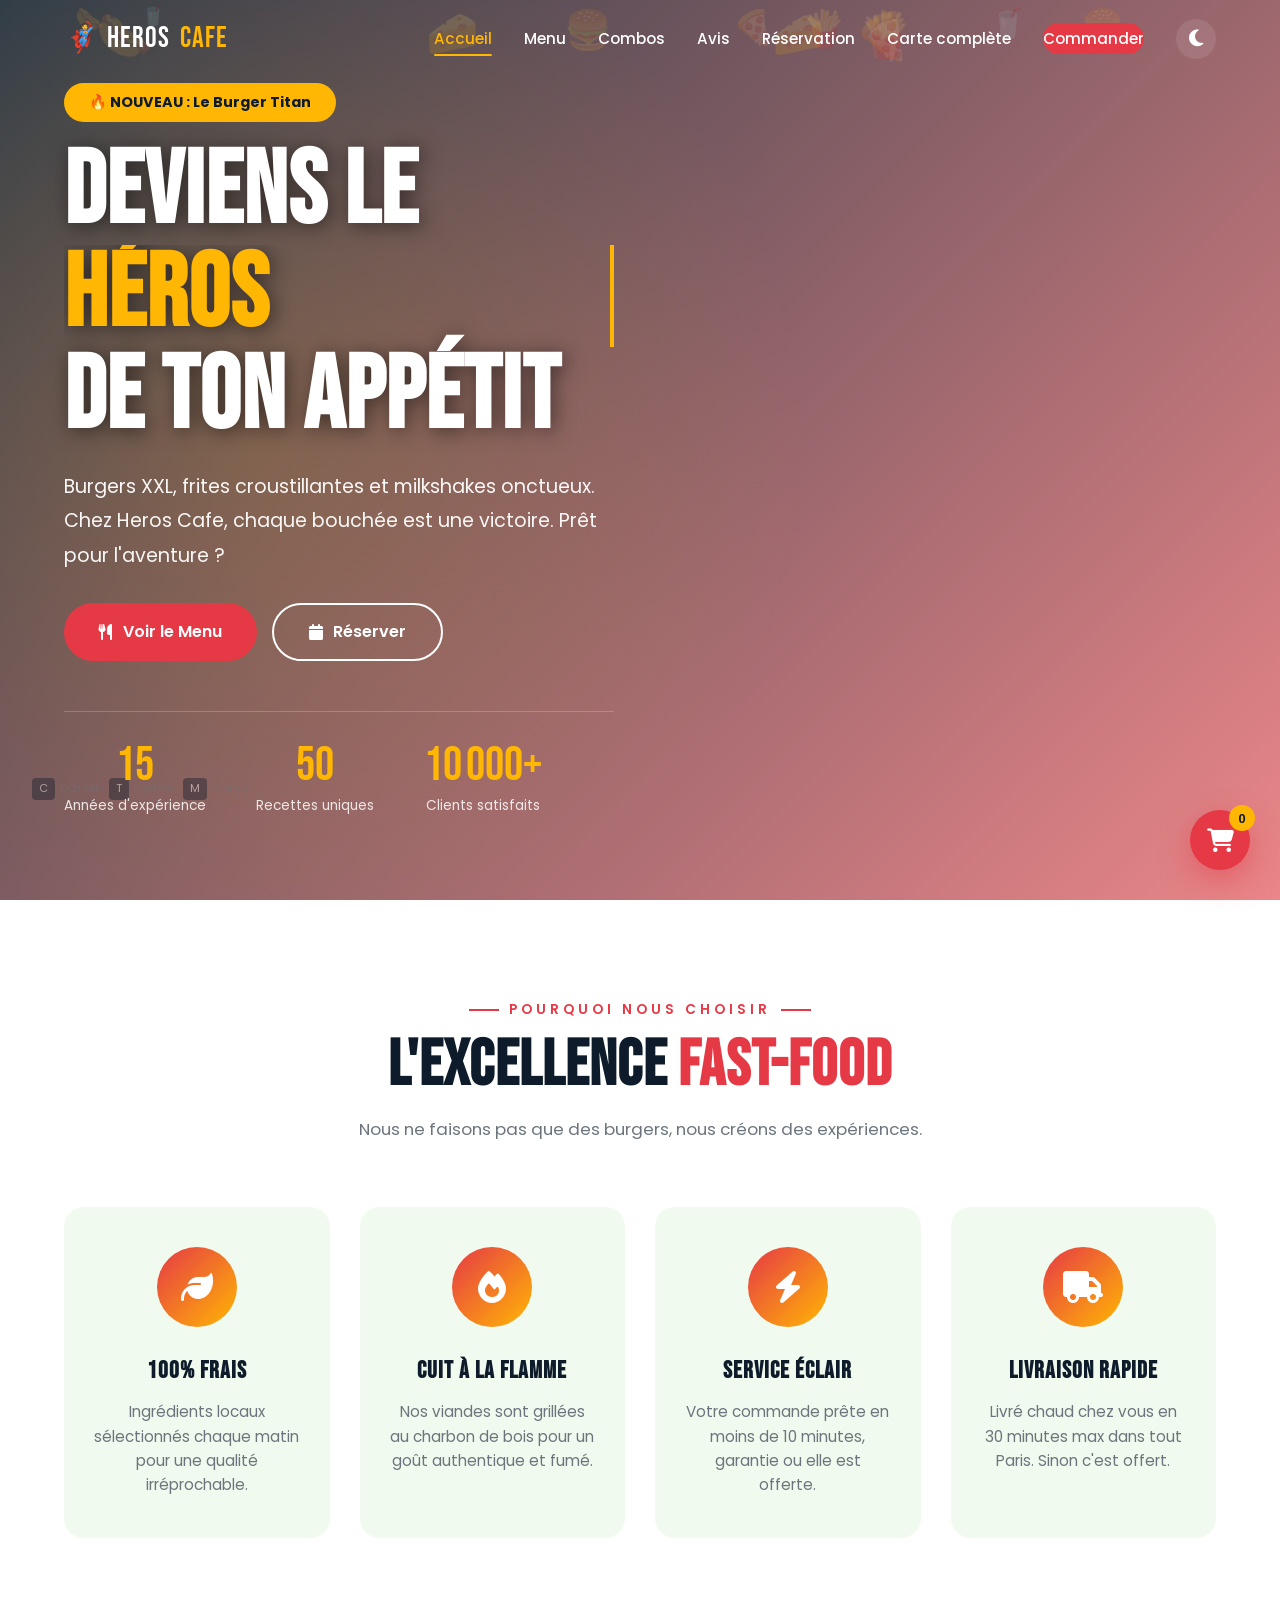
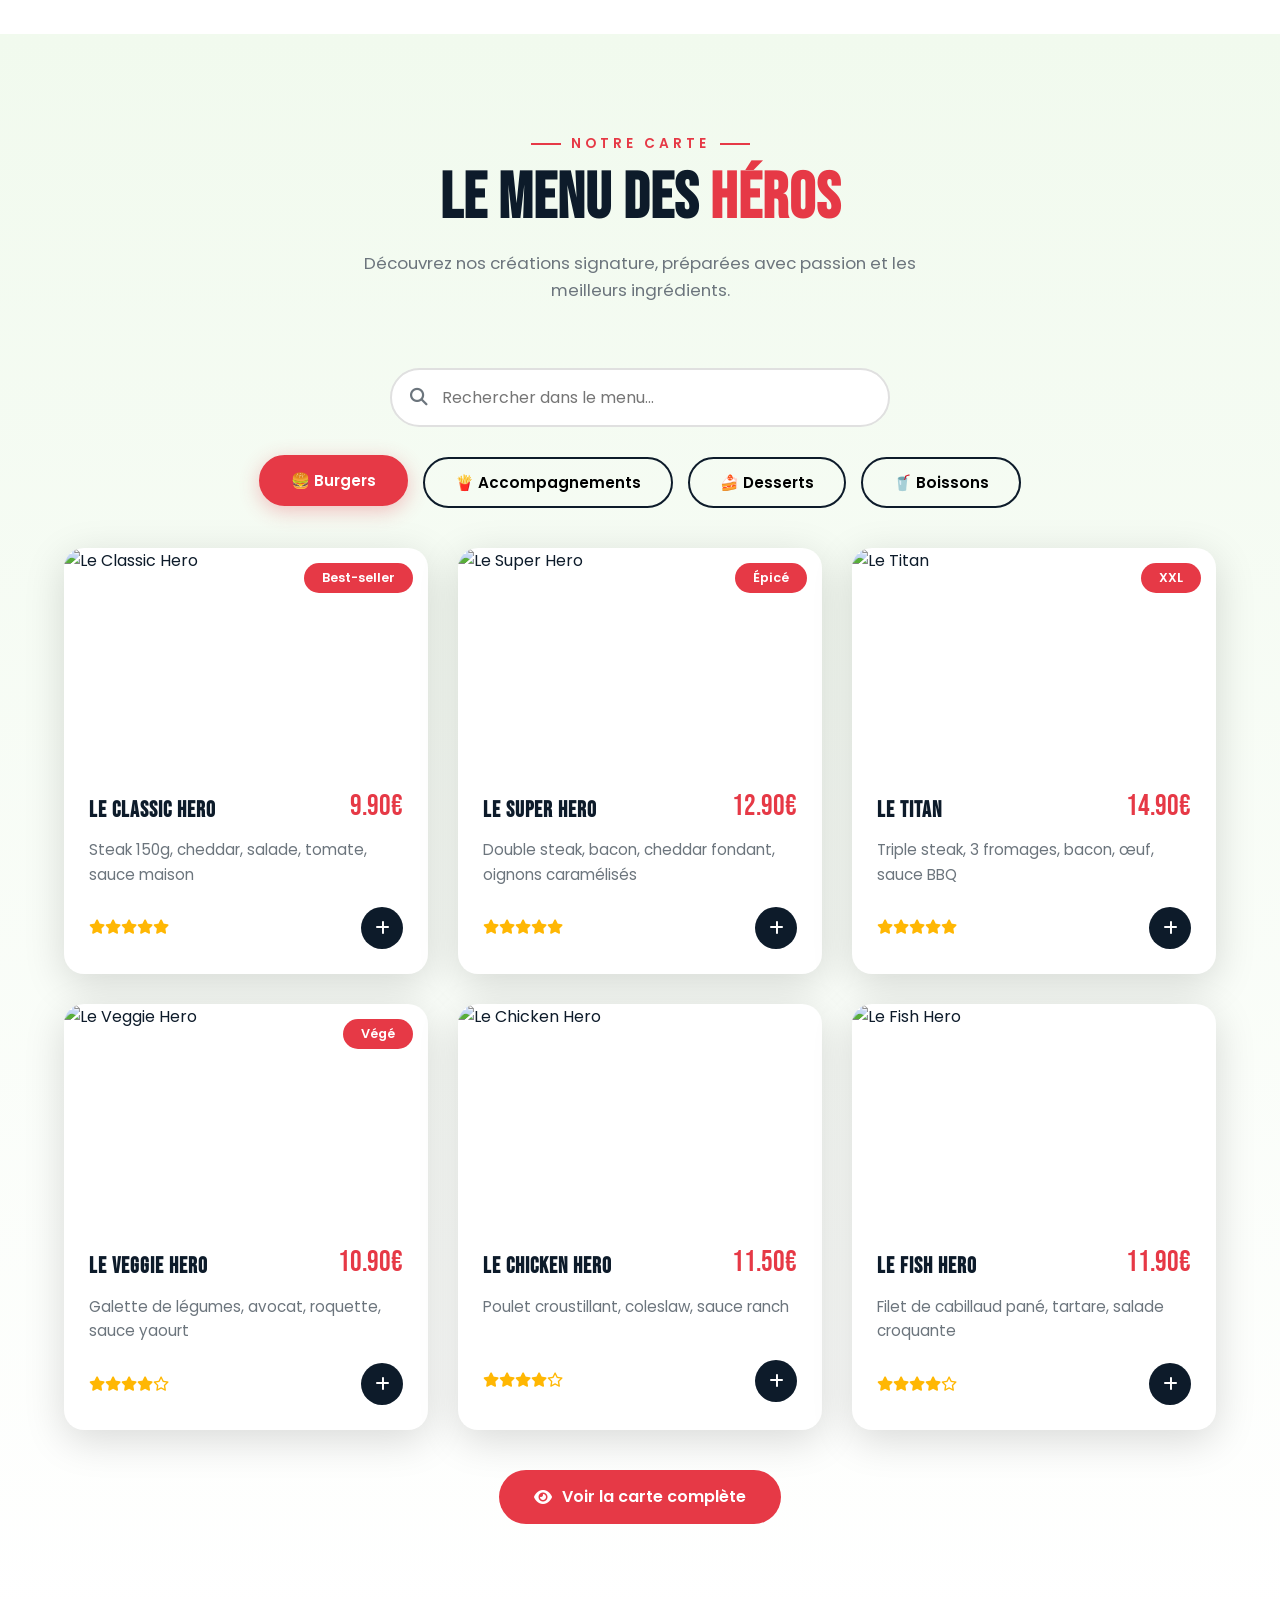
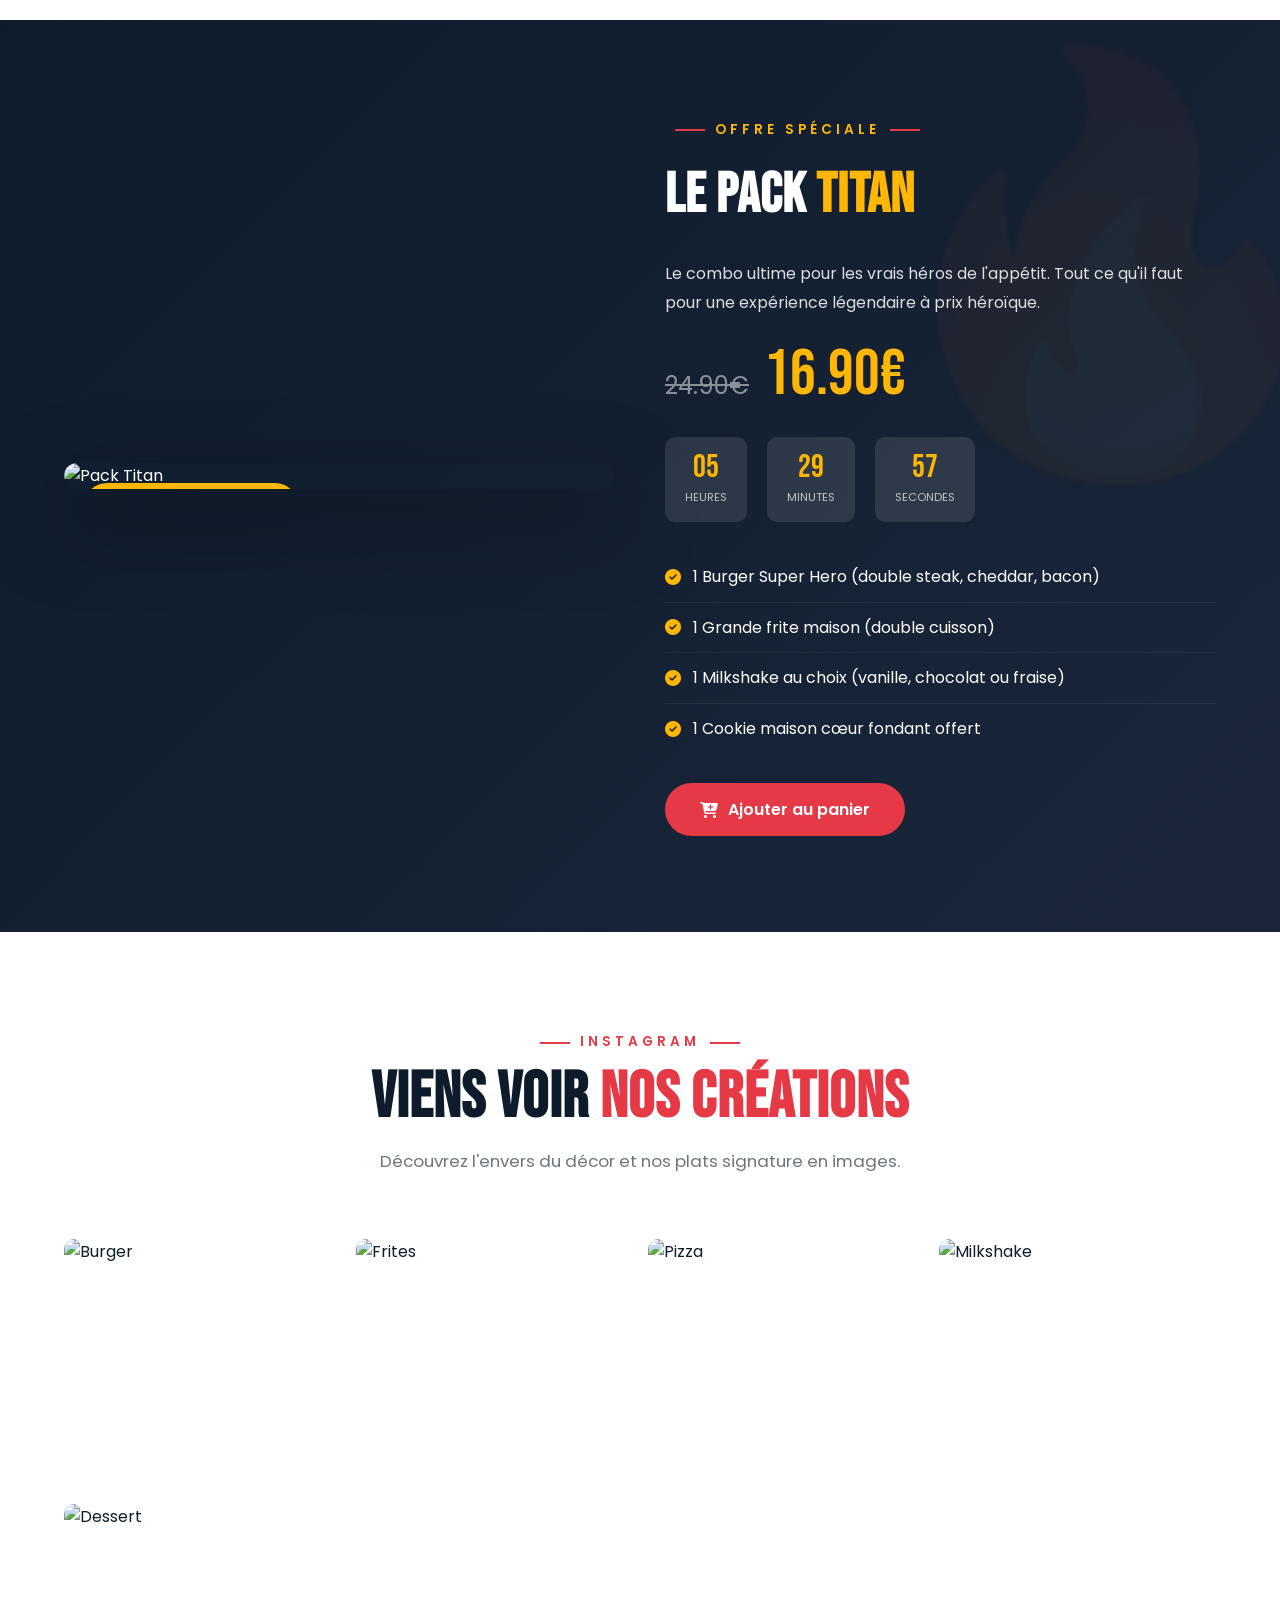
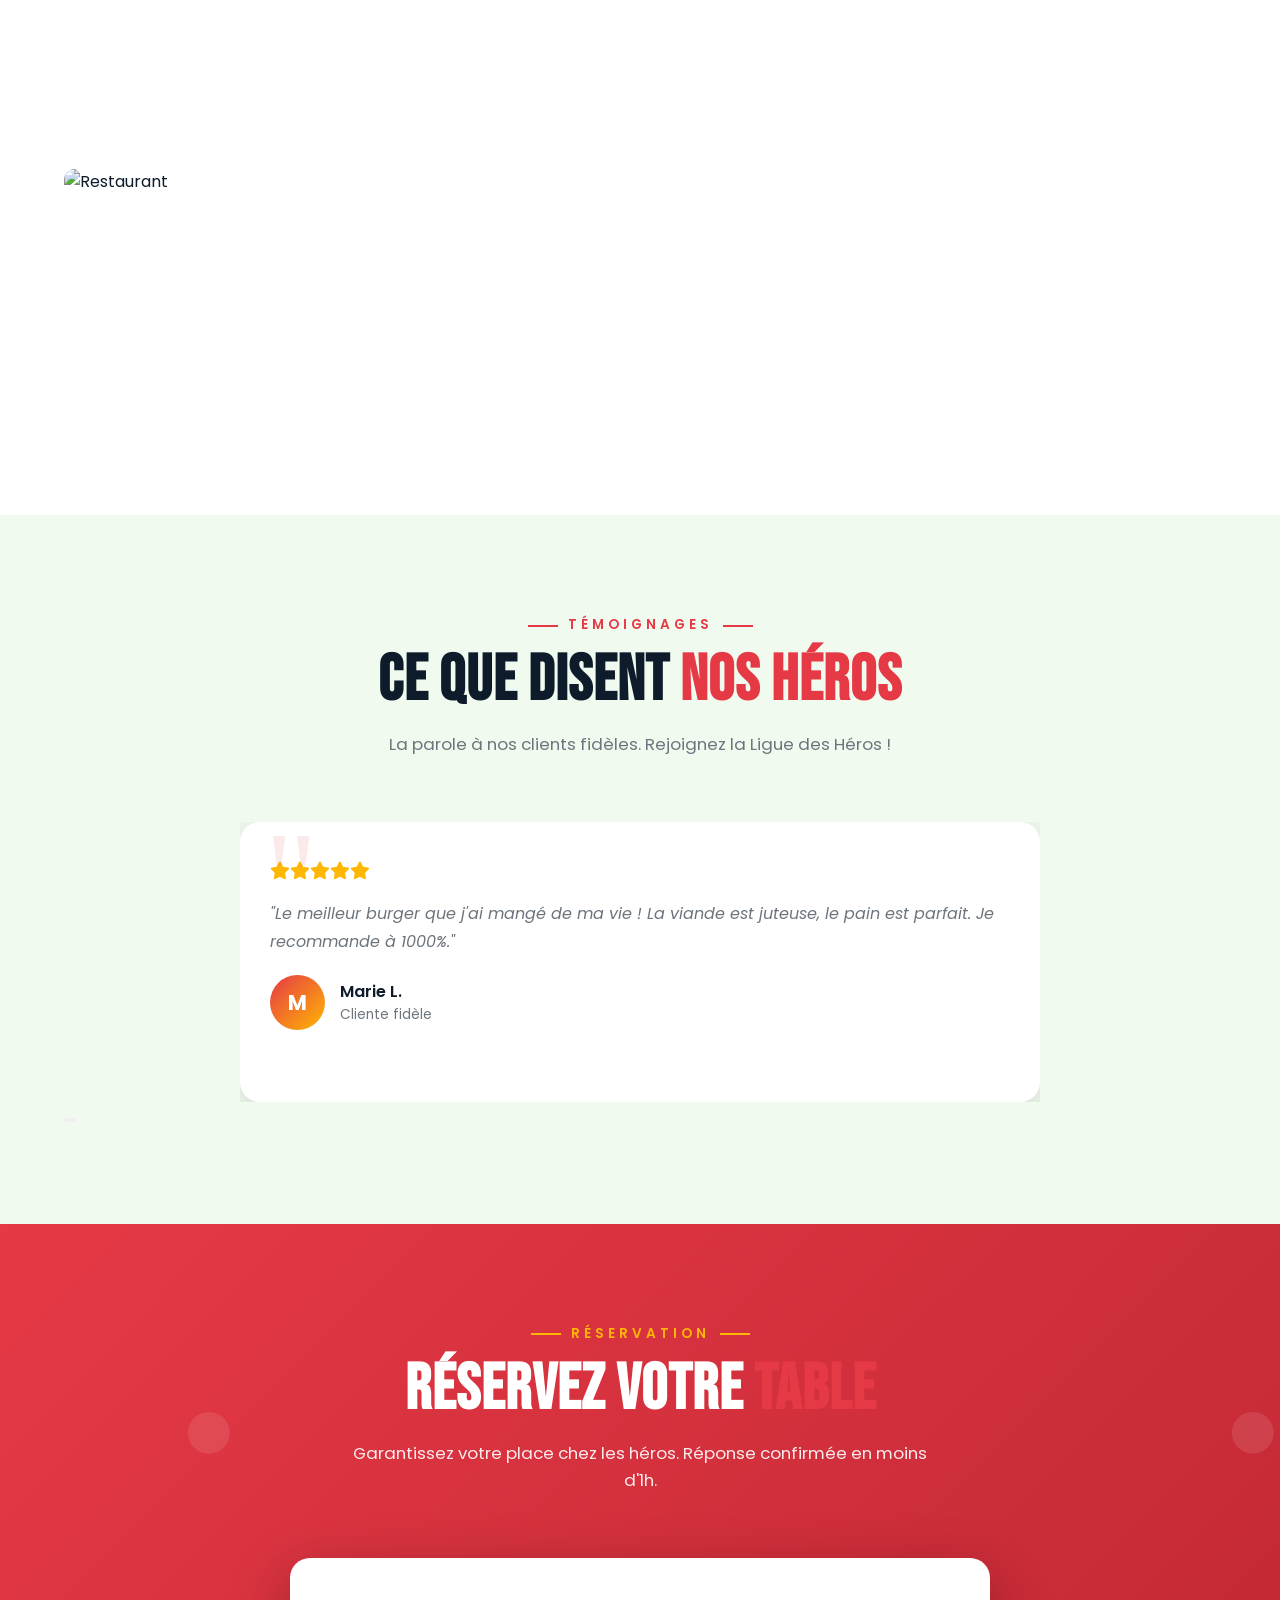
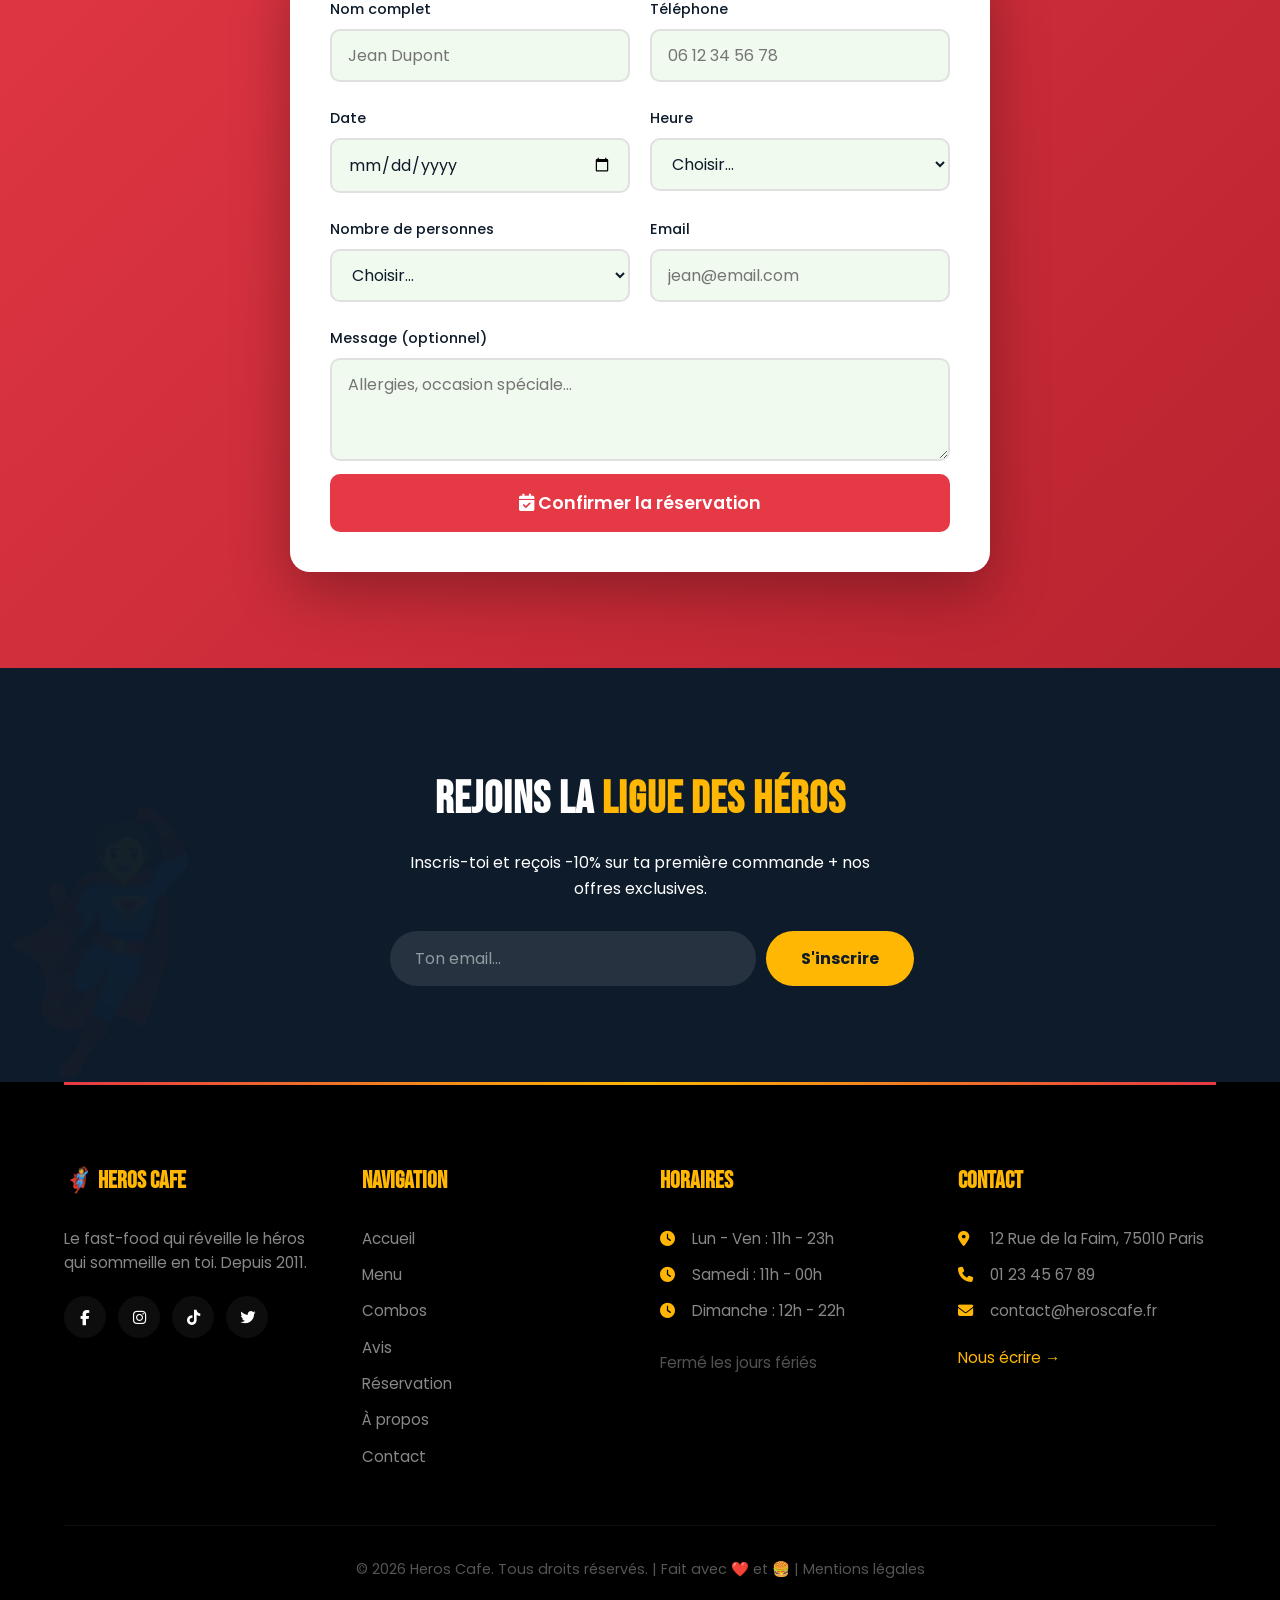
==== commit d8a3bf59: "Amélioration générale : SEO, UI/UX, interactions - Favicon 🍔, OG tags et JSON-LD structuré sur toute" ====
--- a/index.html
+++ b/index.html
@@ -5,7 +5,31 @@
     <meta name="viewport" content="width=device-width, initial-scale=1.0">
     <meta name="description" content="Heros Cafe - Le Fast-Food des Héros. Burgers XXL, frites croustillantes et milkshakes onctueux.">
     <meta name="theme-color" content="#e63946">
+    <meta property="og:title" content="Heros Cafe - Le Fast-Food des Héros">
+    <meta property="og:description" content="Burgers XXL, frites croustillantes et milkshakes onctueux. Chez Heros Cafe, chaque bouchée est une victoire.">
+    <meta property="og:image" content="https://images.unsplash.com/photo-1568901346375-23c9450c58cd?w=1200">
+    <meta property="og:type" content="website">
+    <meta property="og:url" content="https://siterestau.vercel.app">
+    <meta name="twitter:card" content="summary_large_image">
+    <meta name="twitter:title" content="Heros Cafe - Le Fast-Food des Héros">
+    <meta name="twitter:description" content="Burgers XXL, frites croustillantes et milkshakes onctueux.">
+    <link rel="icon" href="data:image/svg+xml,<svg xmlns=%22http://www.w3.org/2000/svg%22 viewBox=%220 0 100 100%22><text y=%22.9em%22 font-size=%2290%22>🍔</text></svg>">
     <title>Heros Cafe - Le Fast-Food des Héros</title>
+    <script type="application/ld+json">
+    {
+        "@context": "https://schema.org",
+        "@type": "Restaurant",
+        "name": "Heros Cafe",
+        "description": "Fast-food de qualité à Paris. Burgers, frites, milkshakes faits maison.",
+        "url": "https://siterestau.vercel.app",
+        "telephone": "01 23 45 67 89",
+        "address": { "@type": "PostalAddress", "streetAddress": "12 Rue de la Faim", "addressLocality": "Paris", "postalCode": "75010", "addressCountry": "FR" },
+        "openingHours": ["Mo-Fr 11:00-23:00", "Sa 11:00-00:00", "Su 12:00-22:00"],
+        "servesCuisine": "Fast-Food",
+        "priceRange": "€€",
+        "image": "https://images.unsplash.com/photo-1568901346375-23c9450c58cd?w=1200"
+    }
+    </script>
     <link rel="preconnect" href="https://fonts.googleapis.com">
     <link rel="preconnect" href="https://fonts.gstatic.com" crossorigin>
     <link href="https://fonts.googleapis.com/css2?family=Bebas+Neue&family=Poppins:wght@300;400;500;600;700;800&display=swap" rel="stylesheet">
@@ -53,7 +77,7 @@
         <div class="hero-particles"></div>
         <div class="hero-content">
             <div class="hero-badge">🔥 NOUVEAU : Le Burger Titan</div>
-            <h1>DEViens LE <span>HÉROS</span> DE TON APPÉTIT</h1>
+            <h1>DEViens LE <span class="typewriter">HÉROS</span> DE TON APPÉTIT</h1>
             <p>Burgers XXL, frites croustillantes et milkshakes onctueux. Chez Heros Cafe, chaque bouchée est une victoire. Prêt pour l'aventure ?</p>
             <div class="hero-buttons">
                 <a href="#menu" class="btn btn-primary"><i class="fas fa-utensils"></i> Voir le Menu</a>
--- a/styles.css
+++ b/styles.css
@@ -702,6 +702,63 @@
 .empty-cart { text-align: center; padding: 40px 0; color: var(--gray-dark); }
 .empty-cart i { font-size: 3rem; margin-bottom: 15px; color: #ddd; }
 
+/* ===== TYPEWRITER EFFECT ===== */
+.hero h1 span { color: var(--secondary); display: block; }
+.hero .typewriter {
+    display: block; overflow: hidden;
+    white-space: nowrap; border-right: 4px solid var(--secondary);
+    width: 0; animation: typing 3s steps(25) 1s forwards, blink 0.8s step-end infinite;
+}
+@keyframes typing { from { width: 0; } to { width: 100%; } }
+@keyframes blink { 50% { border-color: transparent; } }
+@media (max-width: 480px) { .hero .typewriter { white-space: normal; border: none; animation: none; width: auto; } }
+
+/* ===== TESTIMONIAL CAROUSEL ===== */
+.testimonials-grid {
+    display: grid; grid-template-columns: repeat(auto-fit, minmax(300px, 1fr));
+    gap: 30px; max-width: 1200px; margin: 0 auto;
+}
+@media (min-width: 769px) {
+    .testimonials-grid.testimonials-carousel {
+        display: flex; overflow: hidden; position: relative;
+        max-width: 800px; min-height: 280px;
+    }
+    .testimonials-carousel .testimonial-card {
+        min-width: 100%; transition: transform 0.6s cubic-bezier(0.4, 0, 0.2, 1);
+        margin: 0;
+    }
+    .testimonials-carousel .testimonial-dots {
+        display: flex; justify-content: center; gap: 10px; margin-top: 30px;
+    }
+    .testimonials-carousel .testimonial-dots button {
+        width: 12px; height: 12px; border-radius: 50%; border: 2px solid var(--primary);
+        background: transparent; cursor: pointer; transition: var(--transition); padding: 0;
+    }
+    .testimonials-carousel .testimonial-dots button.active { background: var(--primary); transform: scale(1.2); }
+}
+
+/* ===== SKELETON LOADING ===== */
+.skeleton { background: linear-gradient(90deg, #e0e0e0 25%, #f0f0f0 50%, #e0e0e0 75%); background-size: 200% 100%; animation: shimmer 1.5s infinite; border-radius: var(--radius-sm); }
+[data-theme="dark"] .skeleton { background: linear-gradient(90deg, #2a2a3a 25%, #3a3a4a 50%, #2a2a3a 75%); background-size: 200% 100%; }
+@keyframes shimmer { 0% { background-position: 200% 0; } 100% { background-position: -200% 0; } }
+.menu-card.skeleton .menu-card-img { height: 220px; }
+.menu-card.skeleton .menu-card-body { padding: 25px; }
+.menu-card.skeleton .skeleton-text { height: 20px; margin-bottom: 10px; }
+.menu-card.skeleton .skeleton-text.short { width: 60%; }
+
+/* ===== KEYBOARD HINT ===== */
+.kbd-hint {
+    position: fixed; bottom: 100px; left: 30px;
+    font-size: 0.75rem; color: var(--gray-dark); opacity: 0.4;
+    z-index: 1; pointer-events: none;
+}
+.kbd-hint kbd {
+    display: inline-block; background: var(--dark); color: white;
+    padding: 2px 7px; border-radius: 4px; font-size: 0.7rem;
+    margin: 0 2px; font-family: inherit;
+}
+@media (max-width: 768px) { .kbd-hint { display: none; } }
+
 /* ===== TOAST NOTIFICATIONS ===== */
 #toastContainer {
     position: fixed; top: 80px; right: 20px; z-index: 10002;
@@ -727,13 +784,19 @@
 .scroll-top {
     position: fixed; bottom: 100px; right: 30px;
     background: var(--dark); color: white;
-    width: 50px; height: 50px; border-radius: 50%;
+    width: 52px; height: 52px; border-radius: 50%;
     display: none; align-items: center; justify-content: center;
     cursor: pointer; z-index: 998; transition: var(--transition);
     border: none; font-size: 1.2rem;
 }
 .scroll-top.show { display: flex; }
 .scroll-top:hover { background: var(--primary); transform: translateY(-5px); box-shadow: 0 10px 30px rgba(230,57,70,0.4); }
+.scroll-top svg { position: absolute; inset: 0; width: 100%; height: 100%; transform: rotate(-90deg); }
+.scroll-top svg circle {
+    fill: none; stroke: var(--secondary); stroke-width: 3;
+    stroke-dasharray: 151; stroke-dashoffset: 151;
+    transition: stroke-dashoffset 0.1s;
+}
 
 /* ===== ANIMATIONS SCROLL ===== */
 .fade-in {
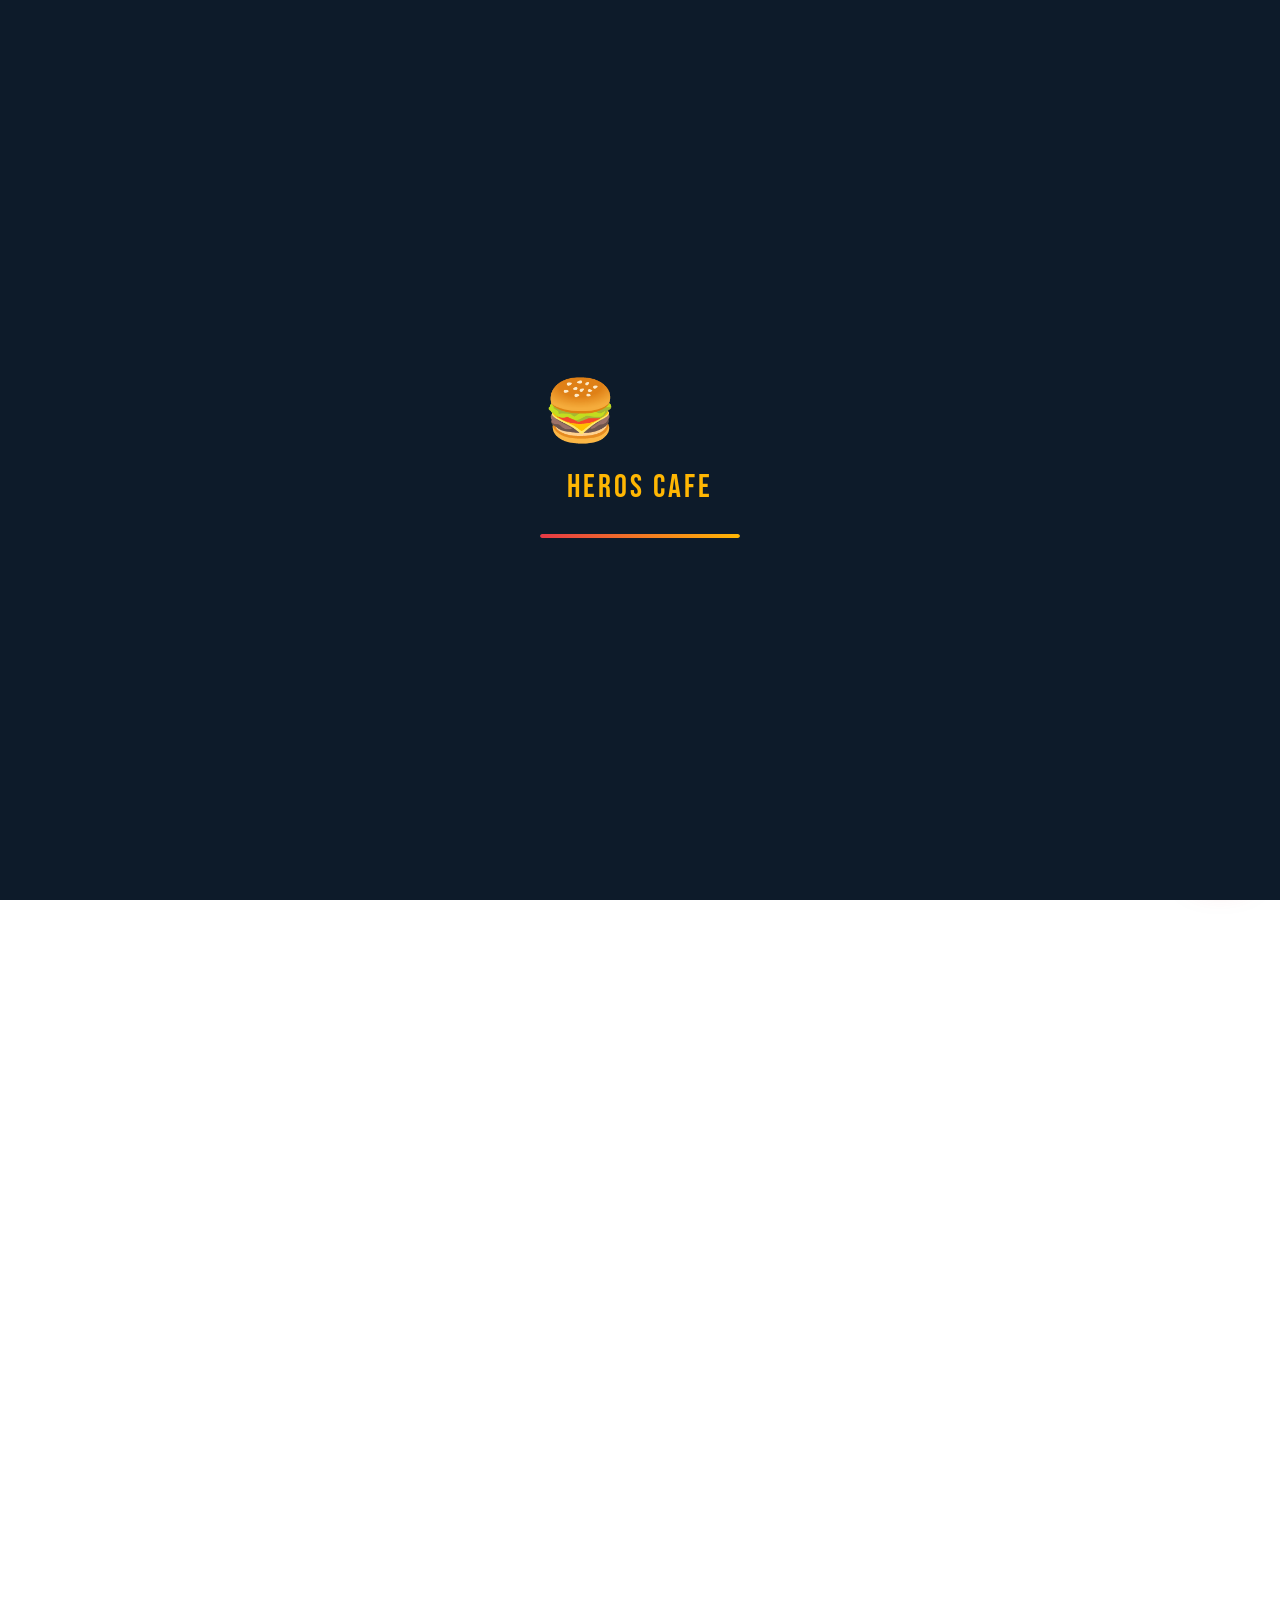
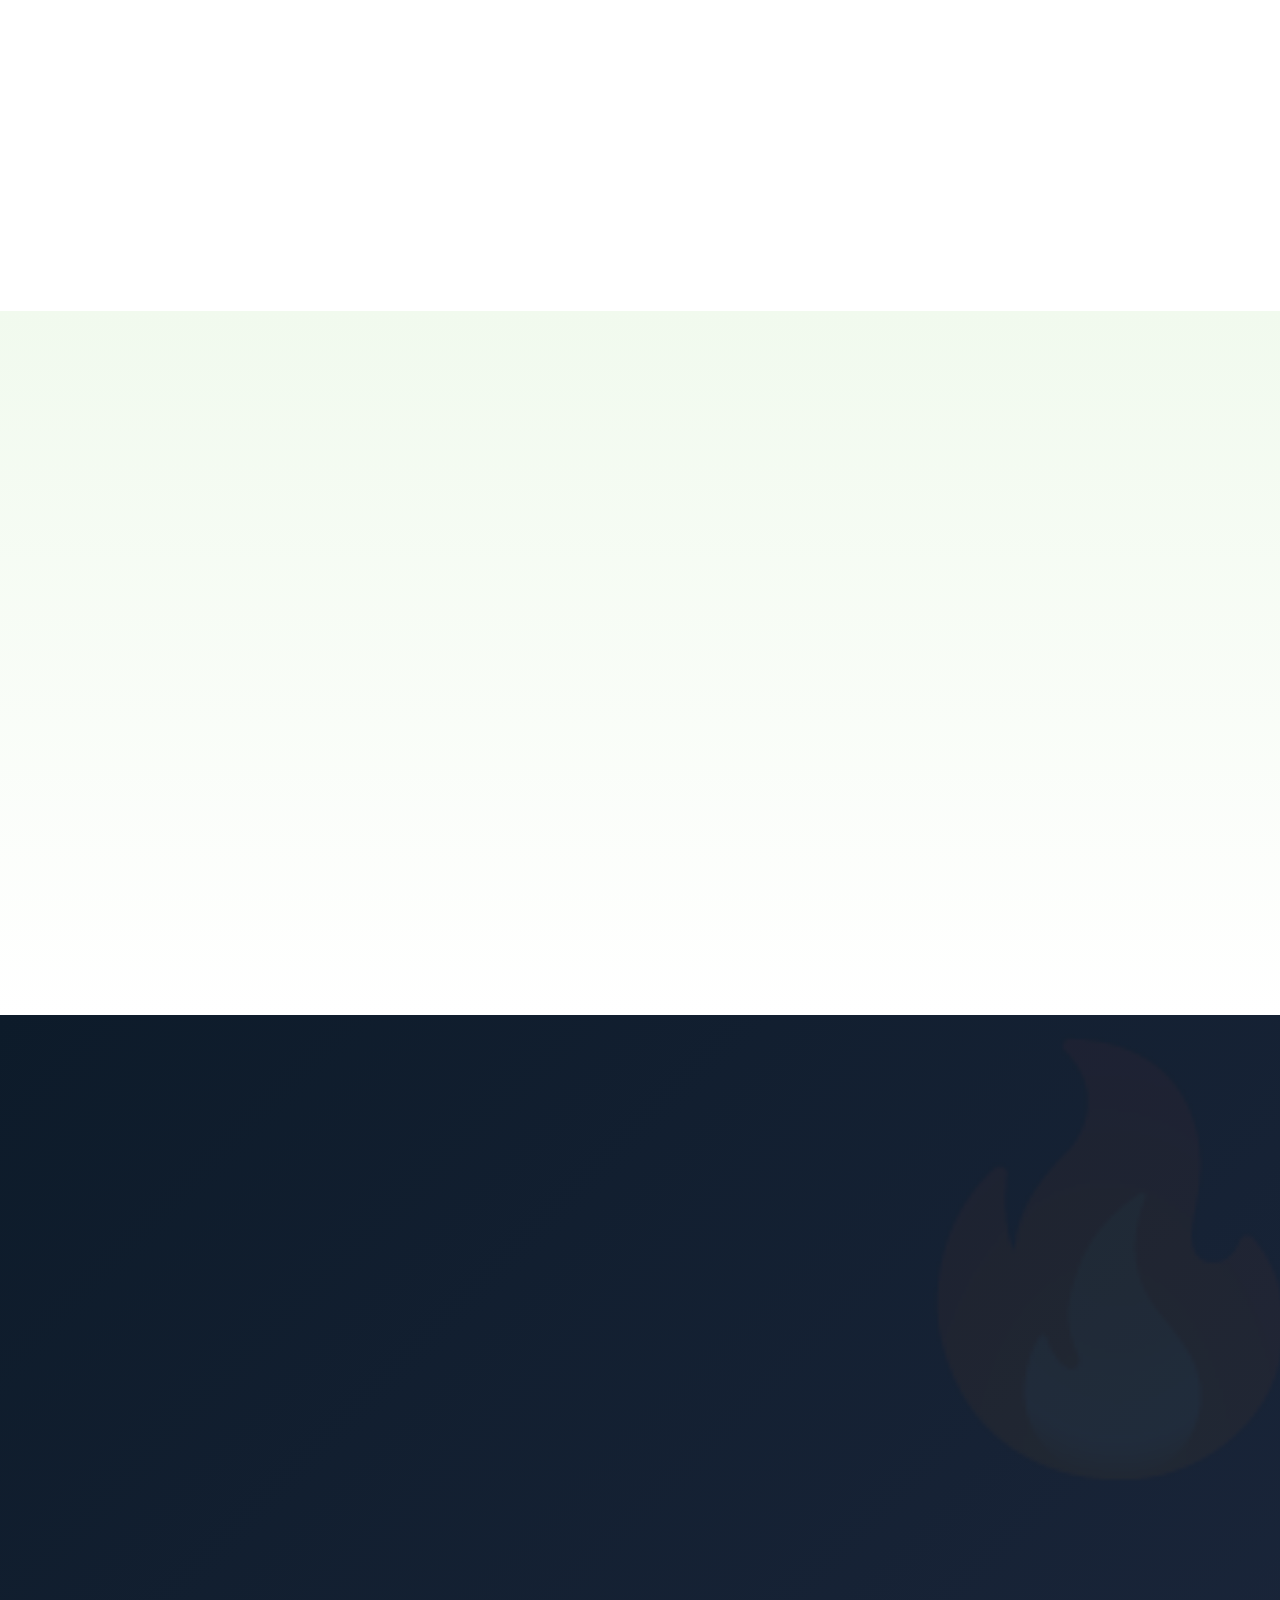
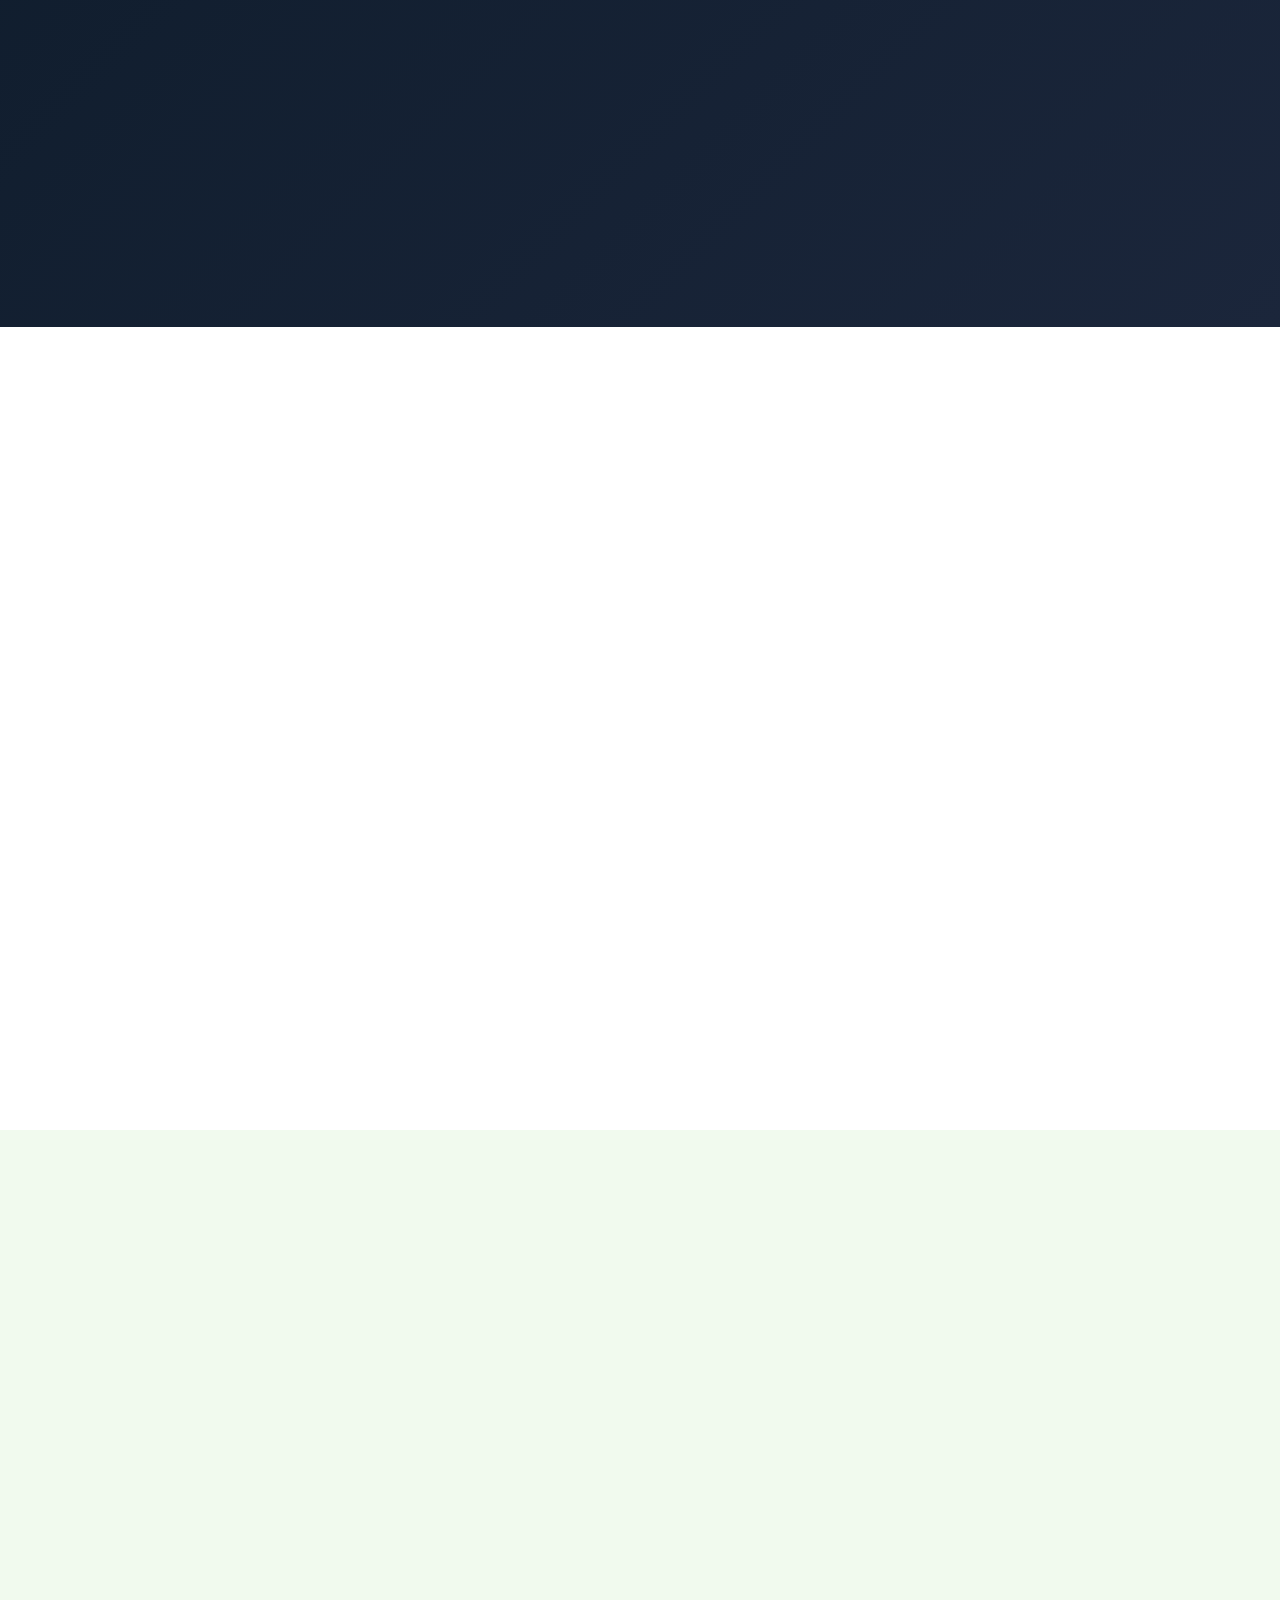
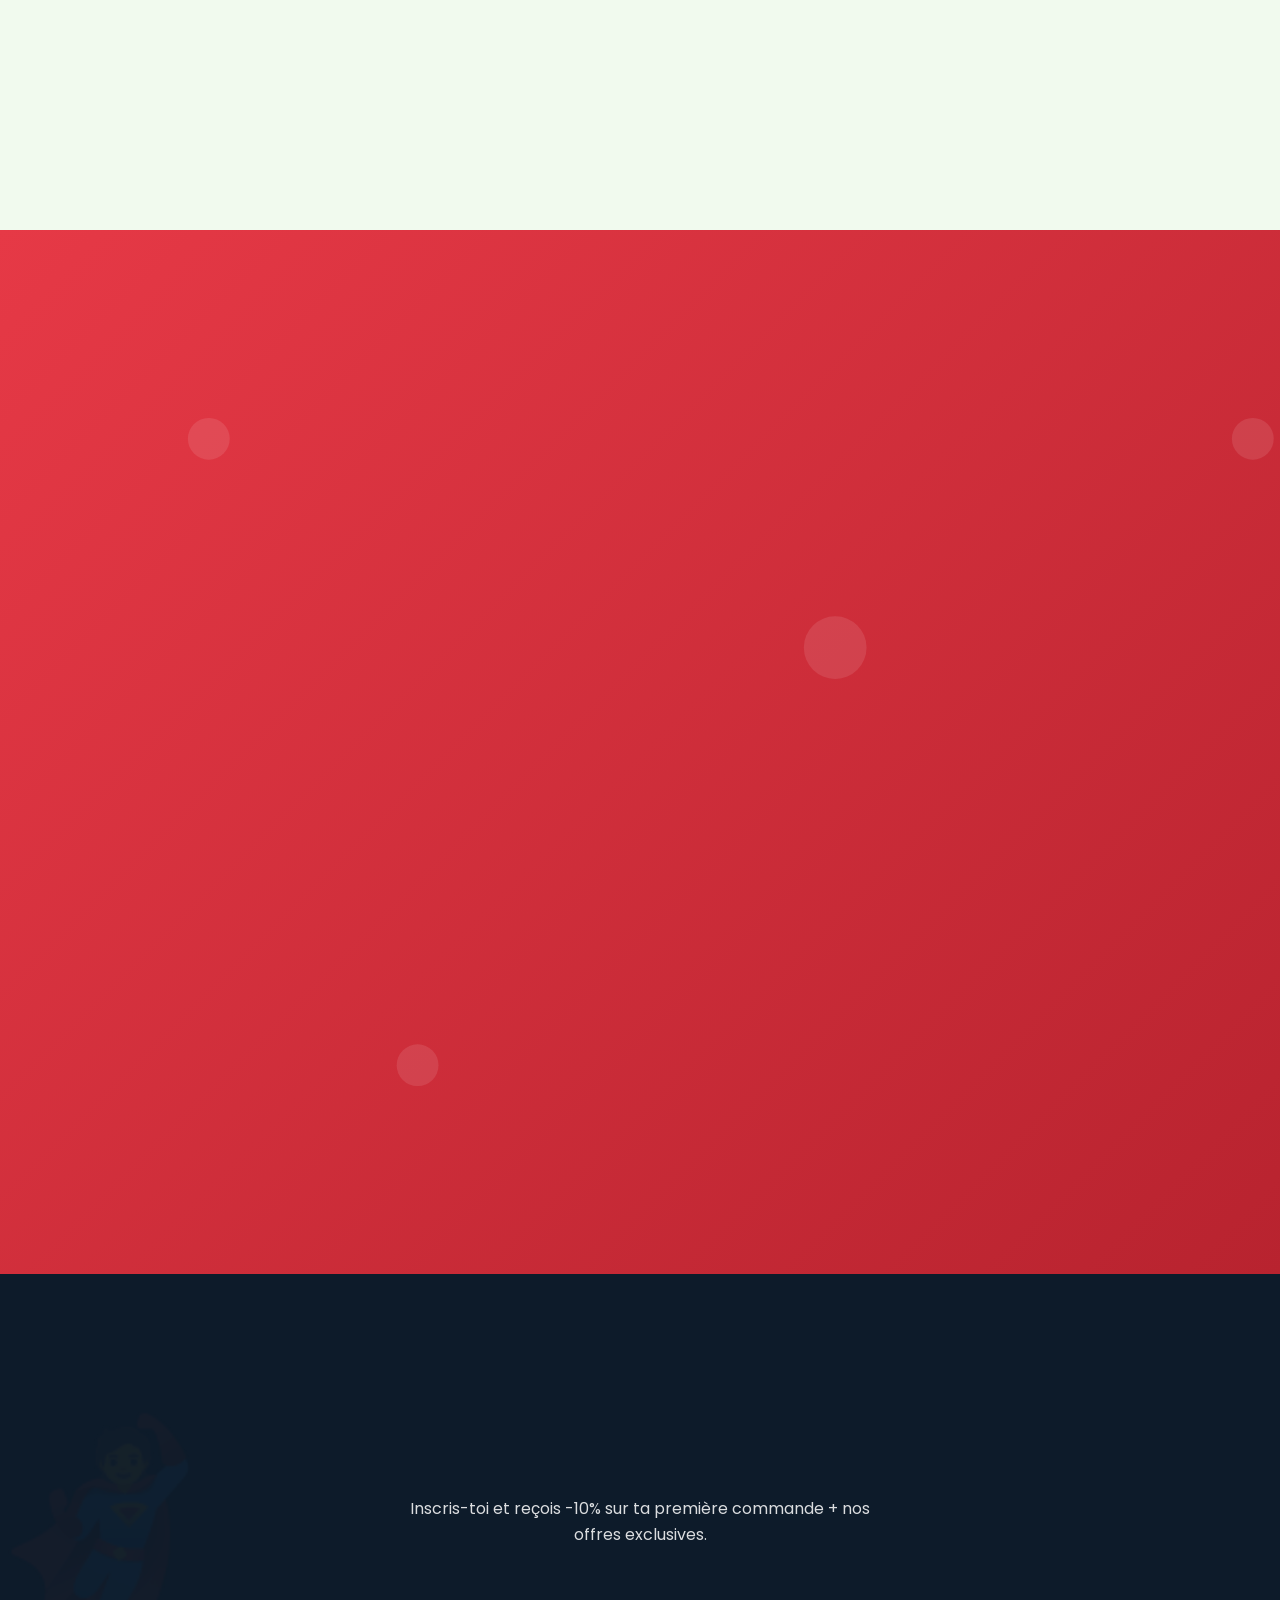
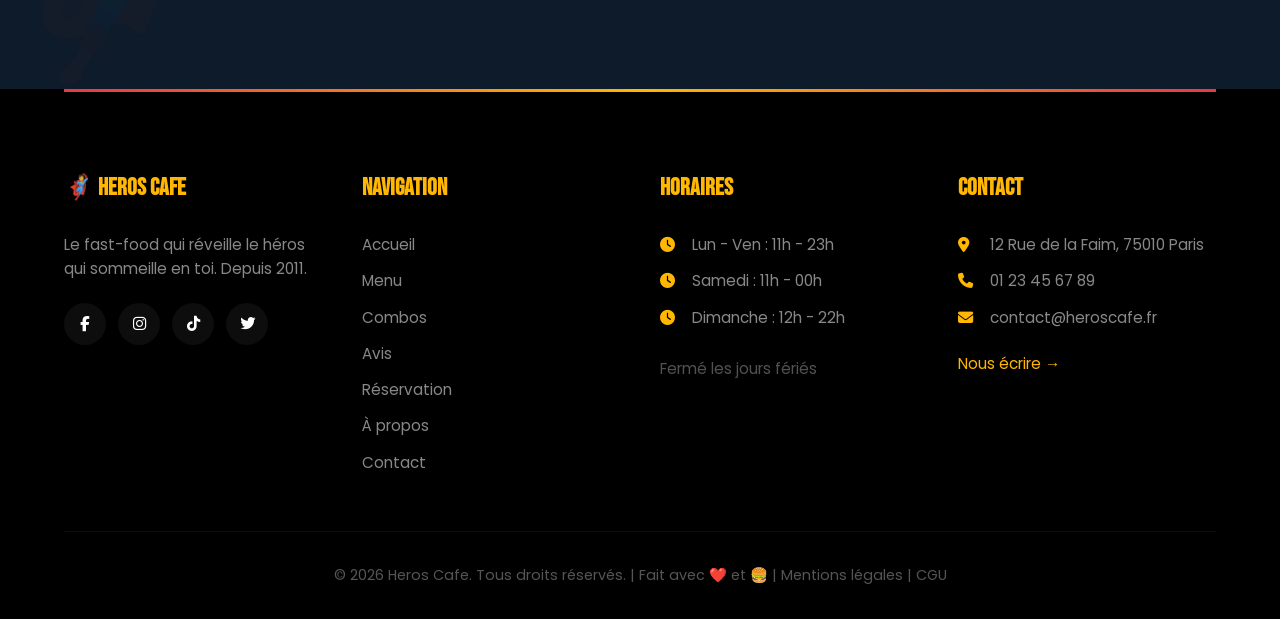
==== commit 2f18d963: "Amélioration massive : pages légales, order tracking, confetti, carousel, bento, word-rotate, shine-" ====
--- a/index.html
+++ b/index.html
@@ -77,7 +77,7 @@
         <div class="hero-particles"></div>
         <div class="hero-content">
             <div class="hero-badge">🔥 NOUVEAU : Le Burger Titan</div>
-            <h1>DEViens LE <span class="typewriter">HÉROS</span> DE TON APPÉTIT</h1>
+            <h1>DEViens LE HÉROS <span class="word-rotate-wrapper">DE TON APPÉTIT<span class="word active">🔥 DE TON APPÉTIT</span><span class="word">🍔 DE LA FAIM</span><span class="word">🥤 DE LA SOIF</span></span></h1>
             <p>Burgers XXL, frites croustillantes et milkshakes onctueux. Chez Heros Cafe, chaque bouchée est une victoire. Prêt pour l'aventure ?</p>
             <div class="hero-buttons">
                 <a href="#menu" class="btn btn-primary"><i class="fas fa-utensils"></i> Voir le Menu</a>
@@ -107,23 +107,23 @@
             <h2 class="section-title">L'EXCELLENCE <span>FAST-FOOD</span></h2>
             <p class="section-desc">Nous ne faisons pas que des burgers, nous créons des expériences.</p>
         </div>
-        <div class="features-grid">
-            <div class="feature-card fade-in">
+        <div class="features-grid bento">
+            <div class="feature-card fade-in shine-border">
                 <div class="feature-icon"><i class="fas fa-leaf"></i></div>
                 <h3>100% Frais</h3>
                 <p>Ingrédients locaux sélectionnés chaque matin pour une qualité irréprochable.</p>
             </div>
-            <div class="feature-card fade-in">
+            <div class="feature-card fade-in shine-border">
                 <div class="feature-icon"><i class="fas fa-fire"></i></div>
                 <h3>Cuit à la Flamme</h3>
                 <p>Nos viandes sont grillées au charbon de bois pour un goût authentique et fumé.</p>
             </div>
-            <div class="feature-card fade-in" style="transition-delay:0.1s;">
+            <div class="feature-card fade-in shine-border" style="transition-delay:0.1s;">
                 <div class="feature-icon"><i class="fas fa-bolt"></i></div>
                 <h3>Service Éclair</h3>
                 <p>Votre commande prête en moins de 10 minutes, garantie ou elle est offerte.</p>
             </div>
-            <div class="feature-card fade-in" style="transition-delay:0.2s;">
+            <div class="feature-card fade-in shine-border" style="transition-delay:0.2s;">
                 <div class="feature-icon"><i class="fas fa-truck"></i></div>
                 <h3>Livraison Rapide</h3>
                 <p>Livré chaud chez vous en 30 minutes max dans tout Paris. Sinon c'est offert.</p>
@@ -180,7 +180,7 @@
                     <li><i class="fas fa-check-circle"></i> 1 Milkshake au choix (vanille, chocolat ou fraise)</li>
                     <li><i class="fas fa-check-circle"></i> 1 Cookie maison cœur fondant offert</li>
                 </ul>
-                <button class="btn btn-primary" onclick="addToCart('Pack Titan', 16.90)">
+                <button class="btn btn-primary" data-confetti onclick="addToCart('Pack Titan', 16.90)">
                     <i class="fas fa-cart-plus"></i> Ajouter au panier
                 </button>
             </div>
@@ -194,13 +194,17 @@
             <h2 class="section-title">VIENS VOIR <span>NOS CRÉATIONS</span></h2>
             <p class="section-desc">Découvrez l'envers du décor et nos plats signature en images.</p>
         </div>
-        <div class="gallery-grid">
-            <div class="gallery-item fade-in"><img src="https://images.unsplash.com/photo-1550547660-d9450f859349?w=400" alt="Burger" loading="lazy"></div>
-            <div class="gallery-item fade-in"><img src="https://images.unsplash.com/photo-1586816001966-79b736744398?w=400" alt="Frites" loading="lazy"></div>
-            <div class="gallery-item fade-in"><img src="https://images.unsplash.com/photo-1565299585323-38d6b0865b47?w=400" alt="Pizza" loading="lazy"></div>
-            <div class="gallery-item fade-in"><img src="https://images.unsplash.com/photo-1563805042-7684c019e1cb?w=400" alt="Milkshake" loading="lazy"></div>
-            <div class="gallery-item fade-in"><img src="https://images.unsplash.com/photo-1551024601-bec78aea704b?w=400" alt="Dessert" loading="lazy"></div>
-            <div class="gallery-item fade-in"><img src="https://images.unsplash.com/photo-1466978913421-dad2ebd01d17?w=400" alt="Restaurant" loading="lazy"></div>
+        <div class="gallery-carousel fade-in">
+            <button class="carousel-btn carousel-prev"><i class="fas fa-chevron-left"></i></button>
+            <div class="carousel-track">
+                <div class="carousel-slide"><img src="https://images.unsplash.com/photo-1550547660-d9450f859349?w=1000" alt="Burger" loading="lazy"></div>
+                <div class="carousel-slide"><img src="https://images.unsplash.com/photo-1586816001966-79b736744398?w=1000" alt="Frites" loading="lazy"></div>
+                <div class="carousel-slide"><img src="https://images.unsplash.com/photo-1565299585323-38d6b0865b47?w=1000" alt="Pizza" loading="lazy"></div>
+                <div class="carousel-slide"><img src="https://images.unsplash.com/photo-1563805042-7684c019e1cb?w=1000" alt="Milkshake" loading="lazy"></div>
+                <div class="carousel-slide"><img src="https://images.unsplash.com/photo-1551024601-bec78aea704b?w=1000" alt="Dessert" loading="lazy"></div>
+                <div class="carousel-slide"><img src="https://images.unsplash.com/photo-1466978913421-dad2ebd01d17?w=1000" alt="Restaurant" loading="lazy"></div>
+            </div>
+            <button class="carousel-btn carousel-next"><i class="fas fa-chevron-right"></i></button>
         </div>
     </section>
 
@@ -288,7 +292,7 @@
                         <textarea rows="3" placeholder="Allergies, occasion spéciale..."></textarea>
                     </div>
                 </div>
-                <button type="submit" class="submit-btn">
+                <button type="submit" class="submit-btn" data-confetti>
                     <span class="btn-text"><i class="fas fa-calendar-check"></i> Confirmer la réservation</span>
                     <div class="spinner"></div>
                 </button>
@@ -345,7 +349,7 @@
             </div>
         </div>
         <div class="footer-bottom">
-            <p>&copy; 2026 Heros Cafe. Tous droits réservés. | Fait avec ❤️ et 🍔 | <a href="#" style="display:inline;color:#555;">Mentions légales</a></p>
+            <p>&copy; 2026 Heros Cafe. Tous droits réservés. | Fait avec ❤️ et 🍔 | <a href="mentions-legales.html" style="display:inline;color:#555;">Mentions légales</a> | <a href="cgu.html" style="display:inline;color:#555;">CGU</a></p>
         </div>
     </footer>
 
--- a/styles.css
+++ b/styles.css
@@ -295,6 +295,81 @@
 @keyframes fadeInLeft { from { opacity: 0; transform: translateX(-50px); } to { opacity: 1; transform: translateX(0); } }
 @keyframes fadeInUp { from { opacity: 0; transform: translateY(30px); } to { opacity: 1; transform: translateY(0); } }
 
+/* ===== SHINE BORDER ===== */
+.shine-border {
+    position: relative; overflow: hidden;
+}
+.shine-border::before {
+    content: ''; position: absolute; top: -50%; left: -50%;
+    width: 200%; height: 200%;
+    background: conic-gradient(transparent, var(--primary), transparent 30%);
+    animation: shineRotate 4s linear infinite;
+    opacity: 0; transition: opacity 0.4s;
+}
+.shine-border:hover::before { opacity: 0.15; }
+@keyframes shineRotate { to { transform: rotate(360deg); } }
+.shine-border::after {
+    content: ''; position: absolute; inset: 3px;
+    background: inherit; border-radius: inherit;
+}
+
+/* ===== WORD ROTATE ===== */
+.word-rotate-wrapper { display: inline-block; position: relative; height: 1.1em; vertical-align: bottom; }
+.word-rotate-wrapper .word { display: block; position: absolute; top: 0; left: 0; white-space: nowrap; opacity: 0; transform: translateY(30px); transition: all 0.5s ease; }
+.word-rotate-wrapper .word.active { opacity: 1; transform: translateY(0); position: relative; }
+
+/* ===== ORDER TRACKING ===== */
+.order-tracking { padding: 20px 0; }
+.tracking-steps { display: flex; justify-content: space-between; align-items: center; position: relative; margin: 30px 0; }
+.tracking-steps::before { content: ''; position: absolute; top: 50%; left: 40px; right: 40px; height: 3px; background: #eee; transform: translateY(-50%); z-index: 0; }
+.tracking-steps .step { display: flex; flex-direction: column; align-items: center; gap: 8px; position: relative; z-index: 1; }
+.tracking-steps .step .step-icon { width: 50px; height: 50px; border-radius: 50%; background: #eee; display: flex; align-items: center; justify-content: center; font-size: 1.2rem; color: #999; transition: var(--transition); }
+.tracking-steps .step.done .step-icon { background: var(--secondary); color: var(--dark); box-shadow: 0 0 20px rgba(255,183,3,0.3); }
+.tracking-steps .step.active .step-icon { background: var(--primary); color: white; box-shadow: 0 0 20px rgba(230,57,70,0.3); animation: pulse 1.5s infinite; }
+.tracking-steps .step .step-label { font-size: 0.75rem; font-weight: 600; color: var(--gray-dark); text-align: center; }
+.tracking-steps .step.active .step-label { color: var(--primary); }
+.tracking-steps .step.done .step-label { color: var(--secondary); }
+@keyframes trackingPulse { 0%, 100% { box-shadow: 0 0 0 0 rgba(230,57,70,0.4); } 50% { box-shadow: 0 0 0 15px rgba(230,57,70,0); } }
+
+/* ===== CONFETTI BUTTON ===== */
+@keyframes confetti-fall {
+    0% { transform: translateY(0) rotate(0deg); opacity: 1; }
+    100% { transform: translateY(100px) rotate(720deg); opacity: 0; }
+}
+.confetti-container { position: fixed; top: 0; left: 0; width: 100%; height: 100%; pointer-events: none; z-index: 10001; }
+.confetti-piece {
+    position: absolute; width: 10px; height: 10px;
+    animation: confetti-fall 1.5s ease-out forwards;
+}
+
+/* ===== GALLERY CAROUSEL ===== */
+.gallery-carousel { position: relative; overflow: hidden; max-width: 1000px; margin: 0 auto; border-radius: var(--radius); }
+.gallery-carousel .carousel-track { display: flex; transition: transform 0.6s cubic-bezier(0.4, 0, 0.2, 1); }
+.gallery-carousel .carousel-slide { min-width: 100%; height: 400px; }
+.gallery-carousel .carousel-slide img { width: 100%; height: 100%; object-fit: cover; }
+.gallery-carousel .carousel-btn {
+    position: absolute; top: 50%; transform: translateY(-50%);
+    background: rgba(0,0,0,0.5); color: white; border: none;
+    width: 50px; height: 50px; border-radius: 50%; cursor: pointer;
+    font-size: 1.3rem; transition: var(--transition); z-index: 2;
+}
+.gallery-carousel .carousel-btn:hover { background: var(--primary); }
+.gallery-carousel .carousel-prev { left: 15px; }
+.gallery-carousel .carousel-next { right: 15px; }
+
+/* ===== BENTO GRID ===== */
+.features-grid.bento {
+    display: grid; gap: 20px;
+    grid-template-columns: 2fr 1fr 1fr;
+    grid-template-rows: auto auto;
+    max-width: 1200px; margin: 0 auto;
+}
+.features-grid.bento .feature-card:nth-child(1) { grid-column: 1; grid-row: 1 / 3; min-height: 350px; display: flex; flex-direction: column; justify-content: center; }
+.features-grid.bento .feature-card:nth-child(2) { grid-column: 2; grid-row: 1; }
+.features-grid.bento .feature-card:nth-child(3) { grid-column: 3; grid-row: 1; }
+.features-grid.bento .feature-card:nth-child(4) { grid-column: 2 / 4; grid-row: 2; }
+@media (max-width: 768px) { .features-grid.bento { grid-template-columns: 1fr; } .features-grid.bento .feature-card:nth-child(1) { grid-column: auto; grid-row: auto; min-height: auto; } .features-grid.bento .feature-card:nth-child(4) { grid-column: auto; } }
+
 /* ===== FEATURES ===== */
 .features { background: var(--white); }
 .features-grid {
@@ -654,6 +729,10 @@
 }
 .cart-float .cart-count.bounce { animation: cartBounce 0.3s ease; }
 @keyframes cartBounce { 0%, 100% { transform: scale(1); } 50% { transform: scale(1.3); } }
+
+/* ===== CONFIRMATION MODAL ===== */
+.confirmation-modal { animation: fadeIn 0.3s ease; }
+@keyframes fadeIn { from { opacity: 0; } to { opacity: 1; } }
 
 /* ===== MODAL PANIER ===== */
 .cart-modal {
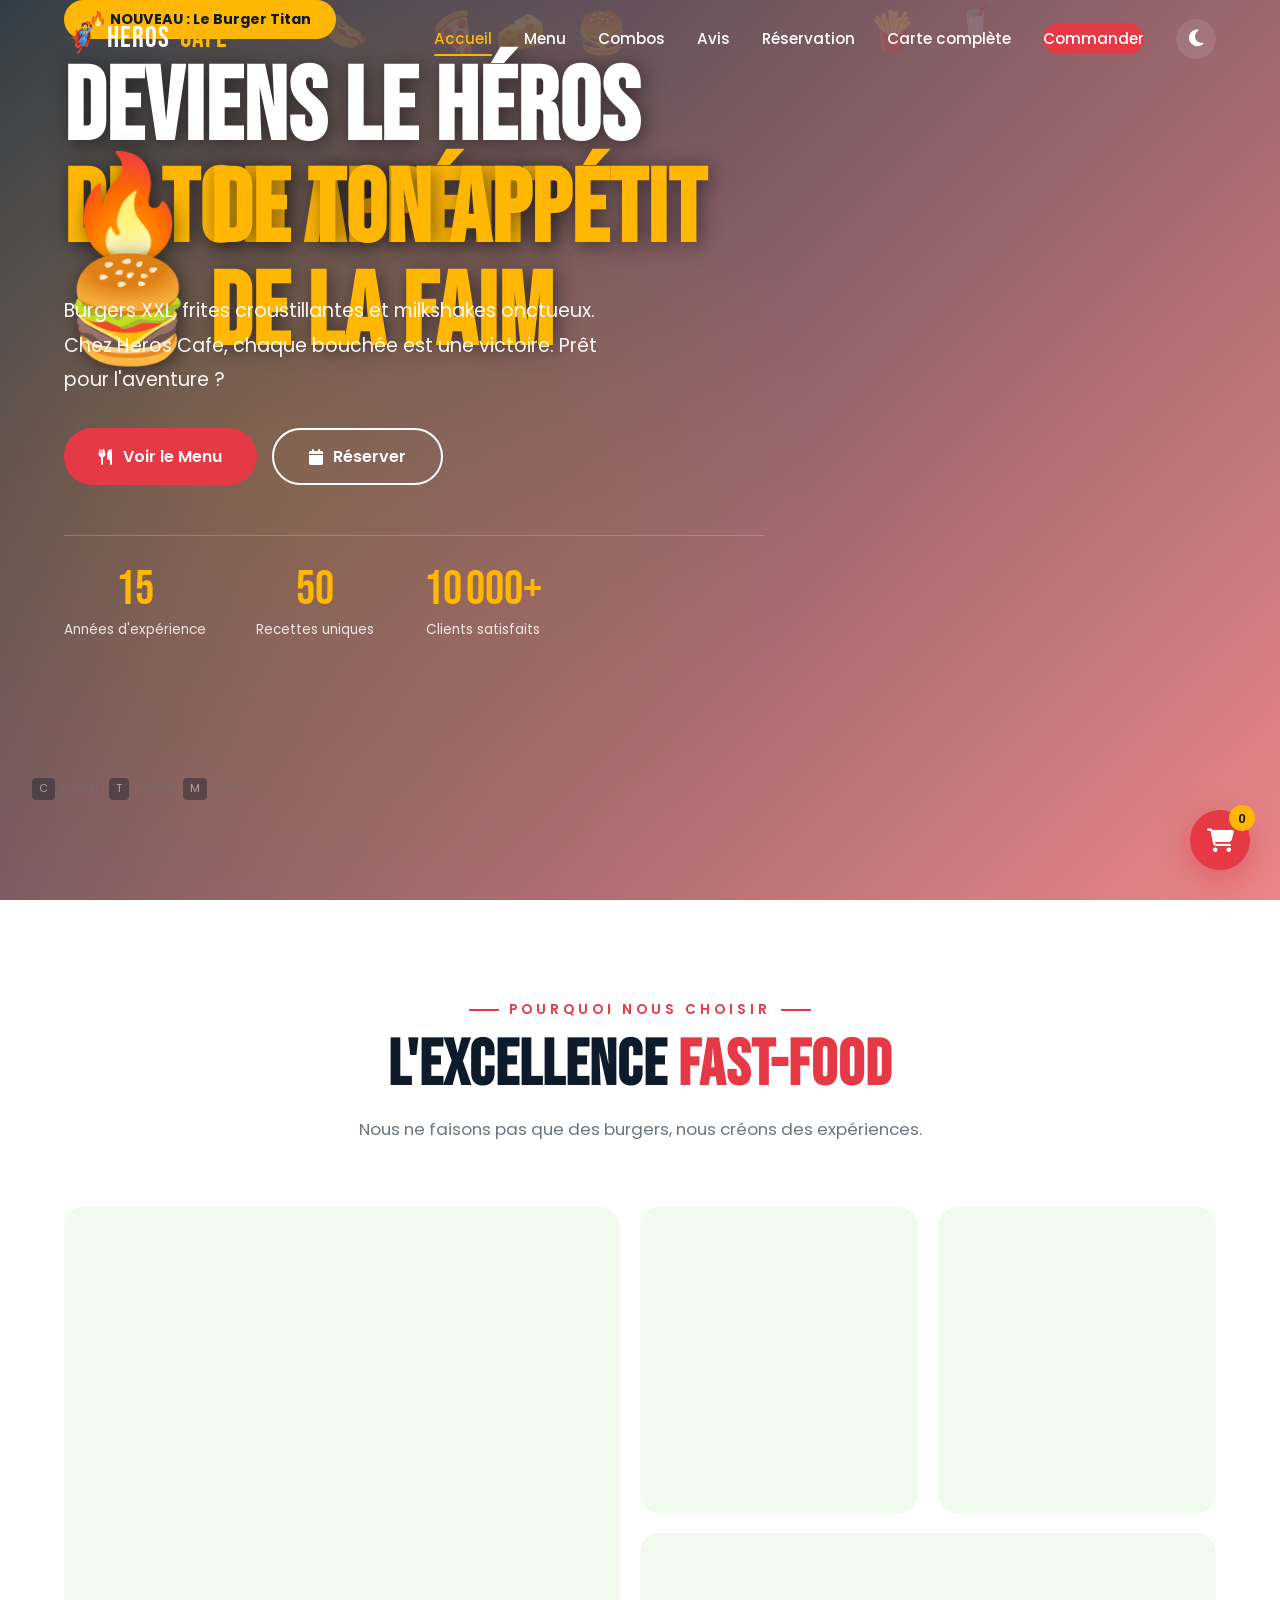
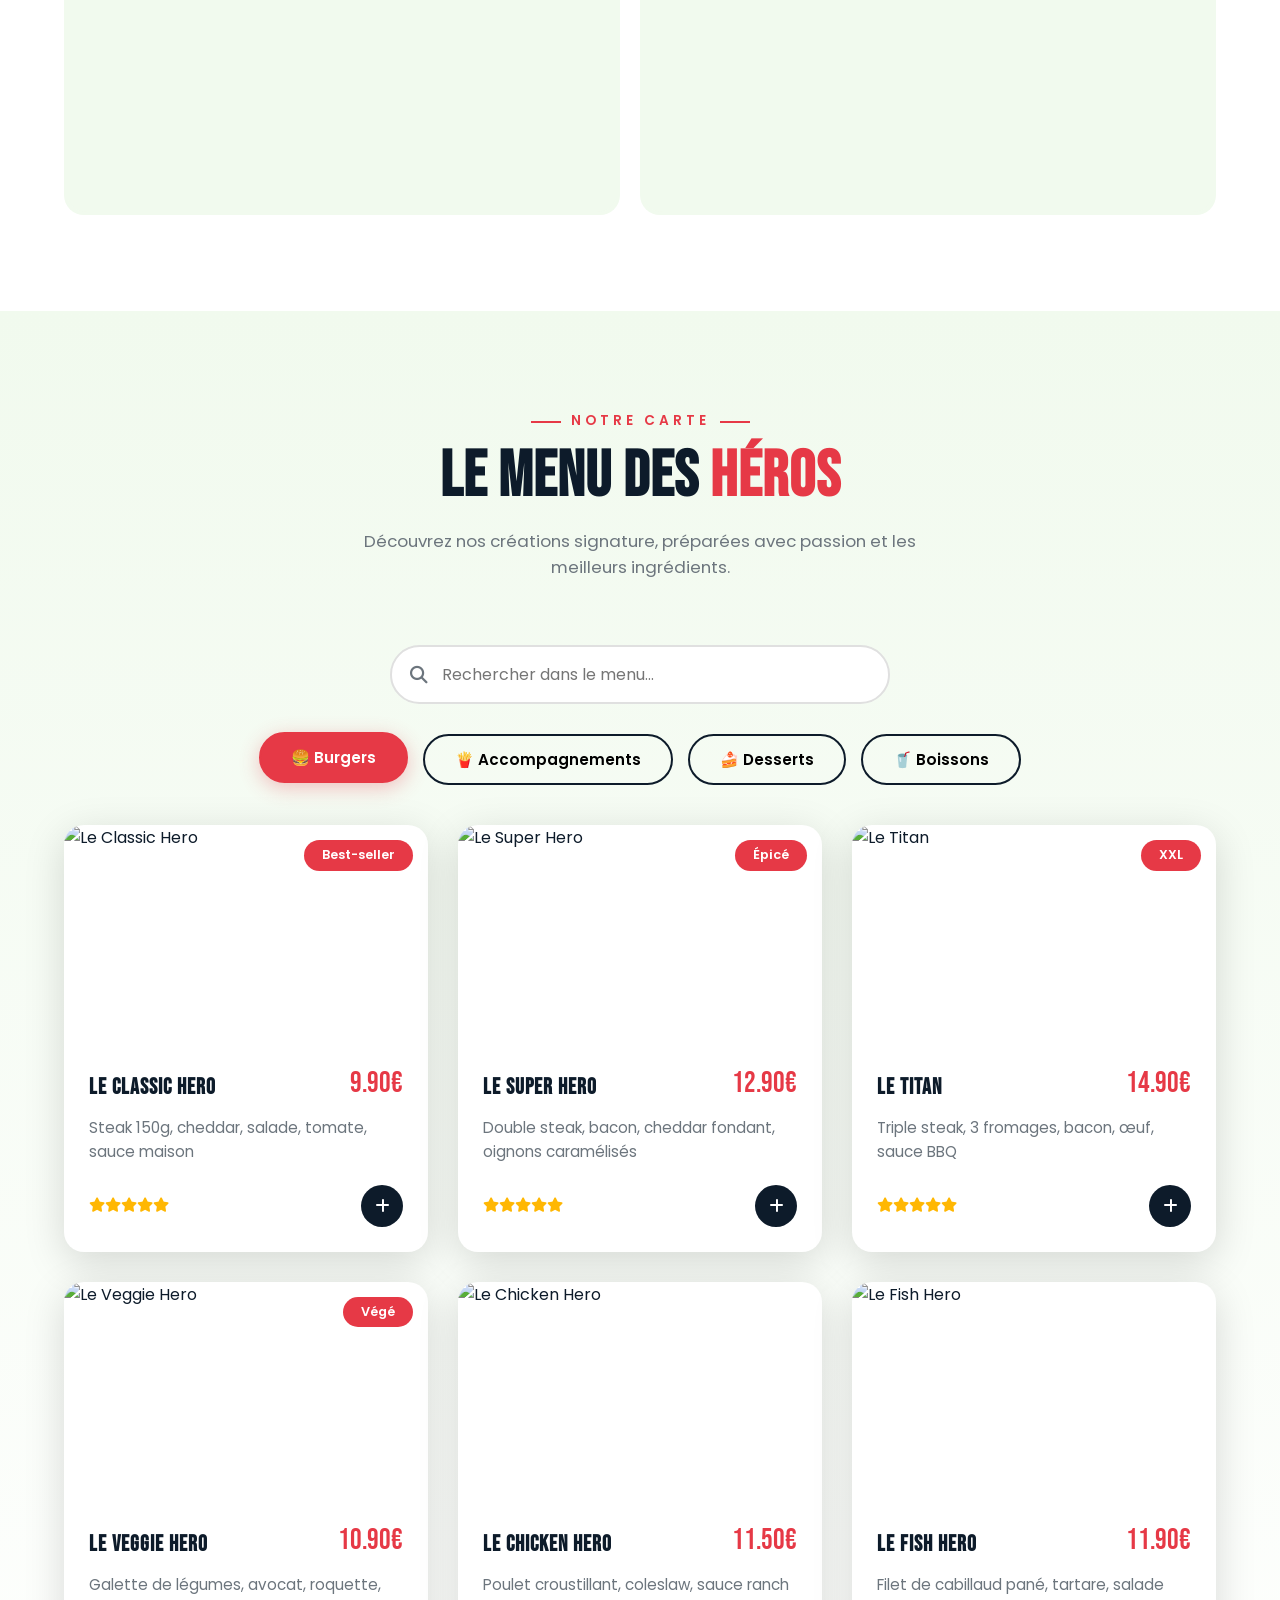
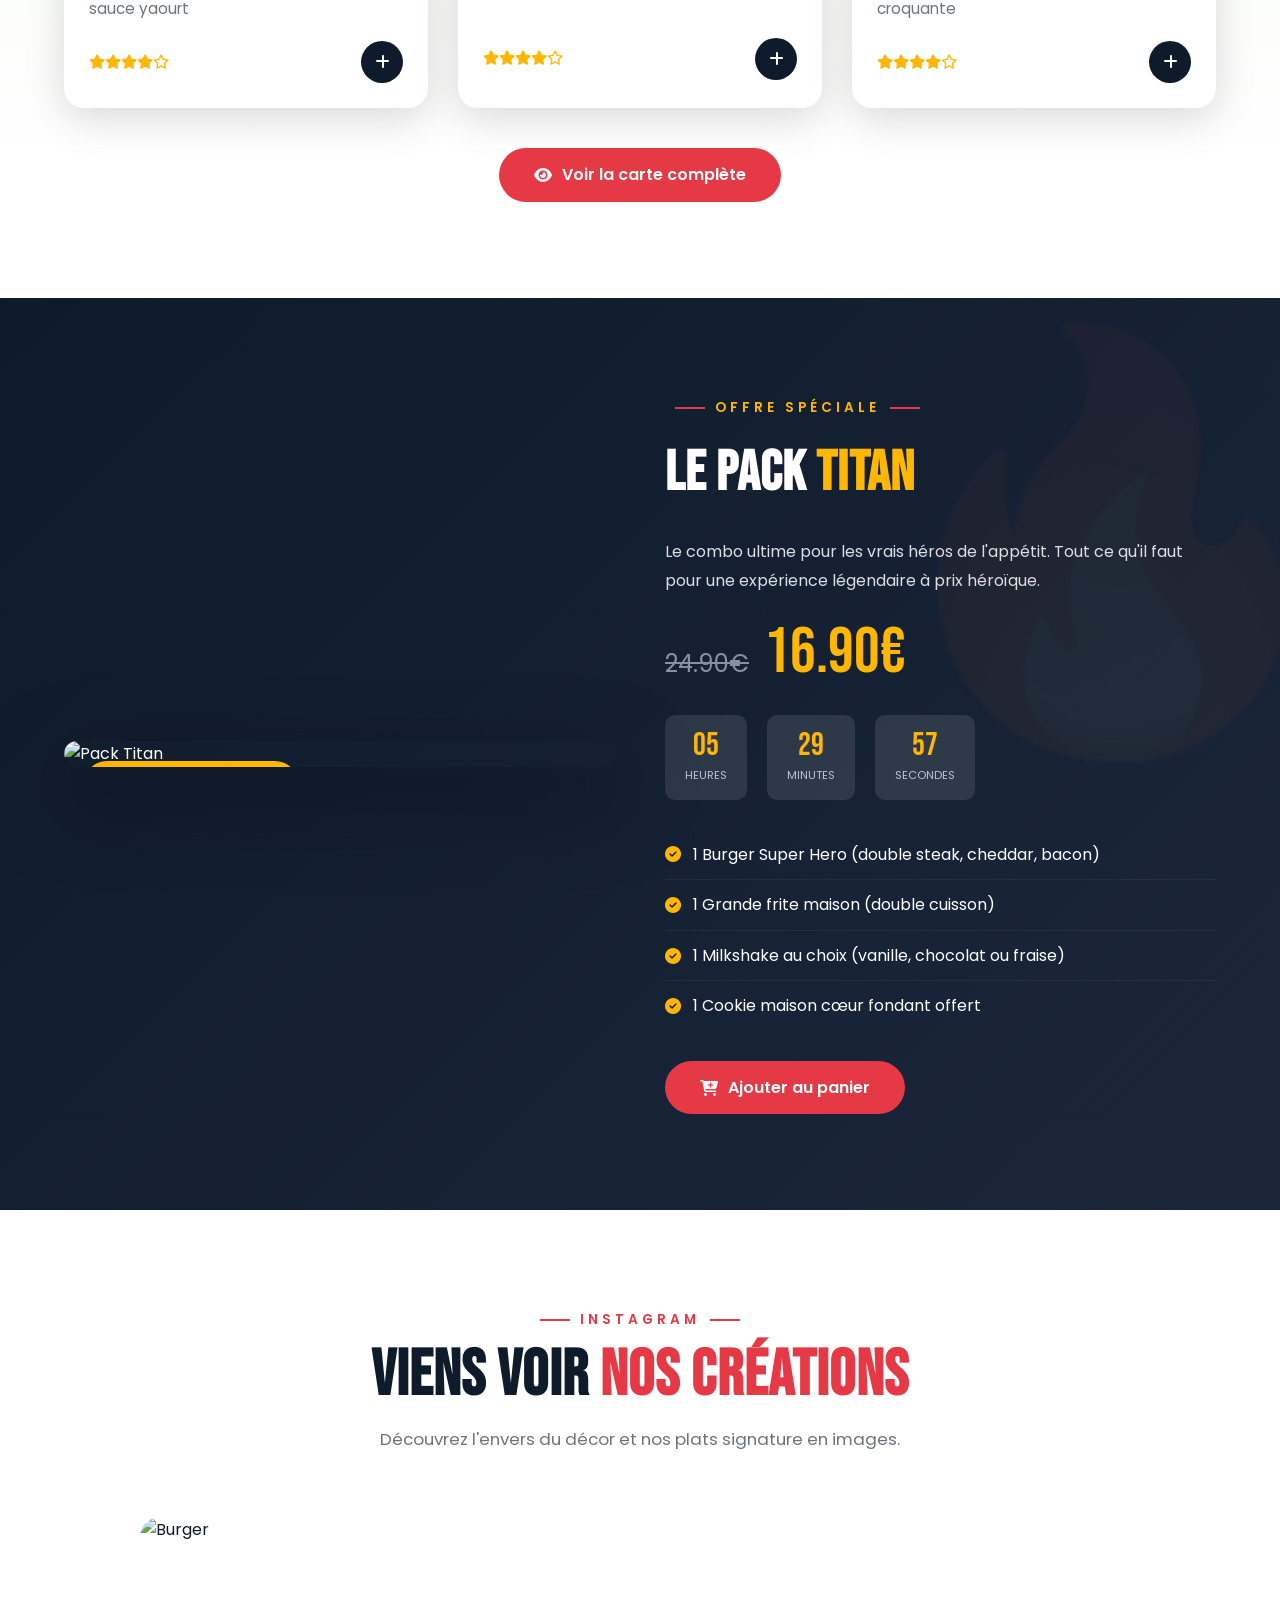
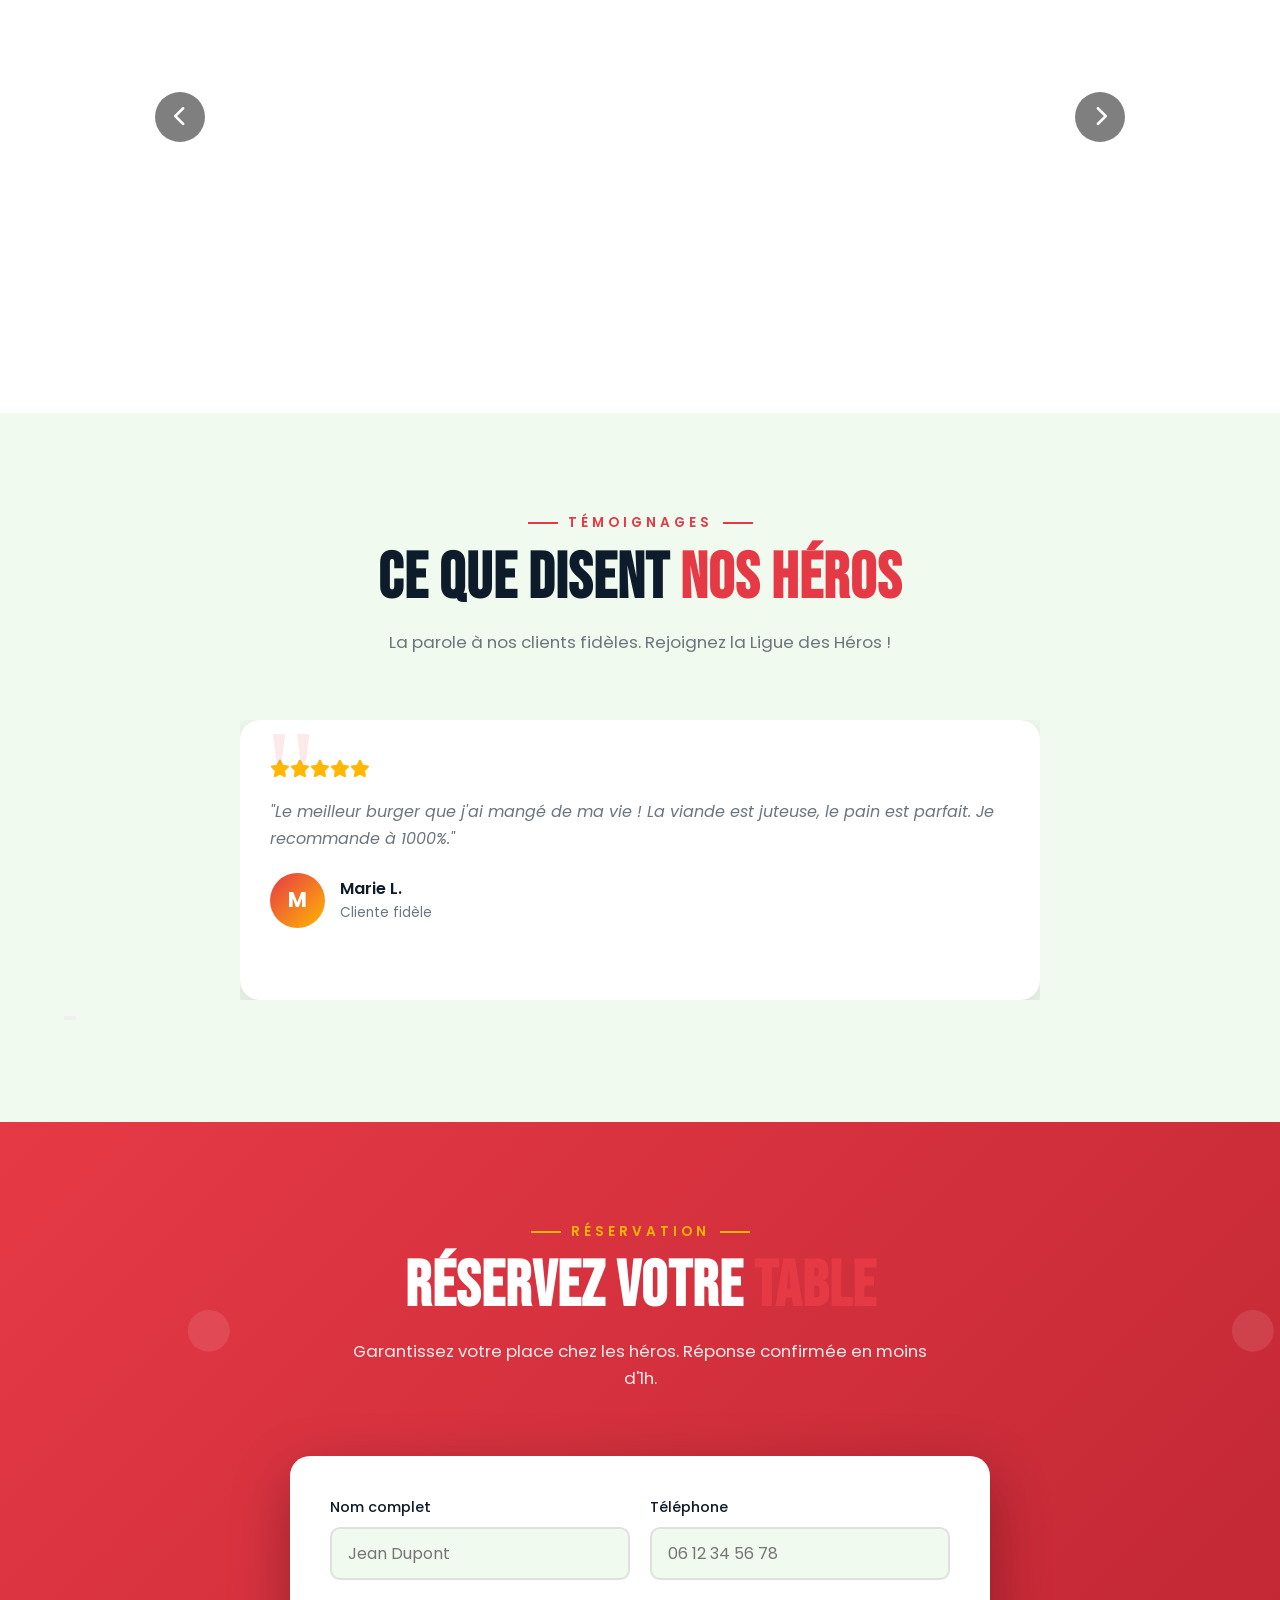
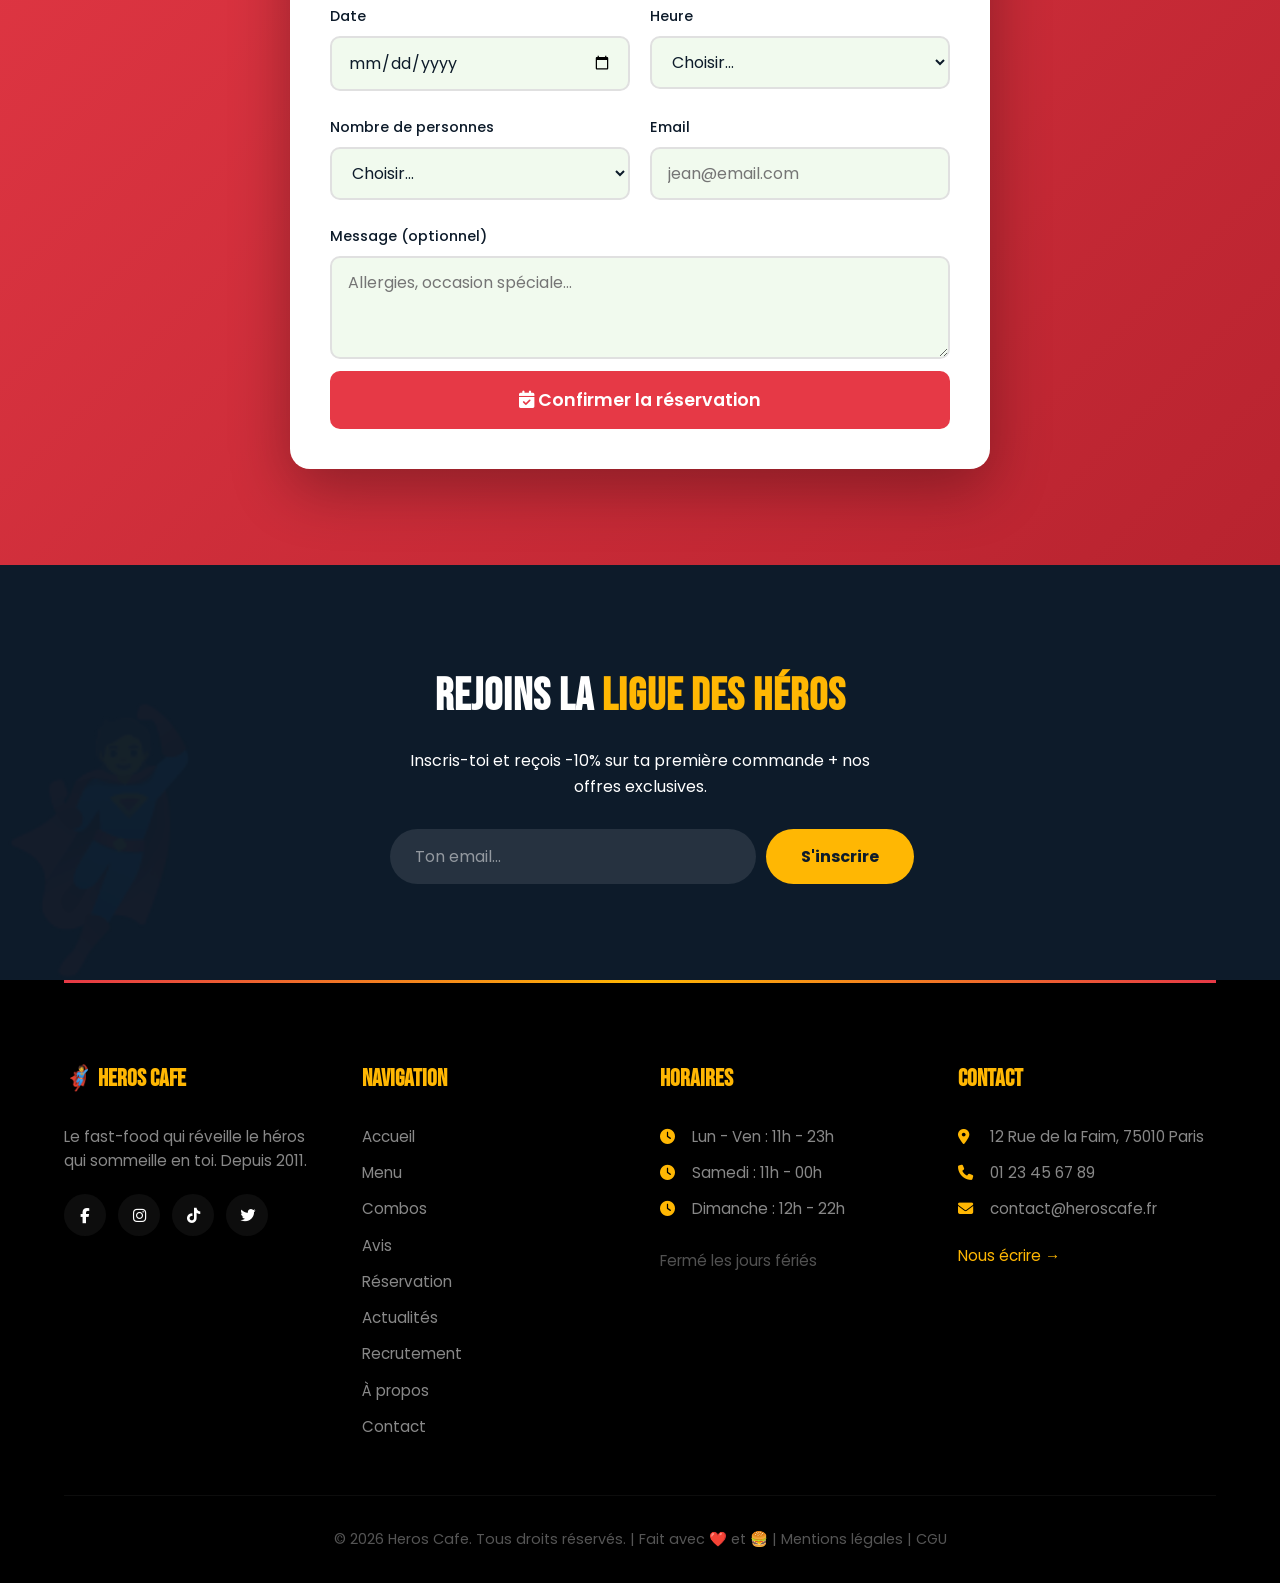
==== commit 958aecbb: "Perf (fm=webp, defer), PWA (manifest, sw, icons), blog, recrutement, lightbox prev/next, micro-inter" ====
--- a/index.html
+++ b/index.html
@@ -5,9 +5,13 @@
     <meta name="viewport" content="width=device-width, initial-scale=1.0">
     <meta name="description" content="Heros Cafe - Le Fast-Food des Héros. Burgers XXL, frites croustillantes et milkshakes onctueux.">
     <meta name="theme-color" content="#e63946">
+    <meta name="apple-mobile-web-app-capable" content="yes">
+    <meta name="apple-mobile-web-app-status-bar-style" content="black-translucent">
+    <meta name="apple-mobile-web-app-title" content="Heros Cafe">
+    <link rel="manifest" href="manifest.json">
     <meta property="og:title" content="Heros Cafe - Le Fast-Food des Héros">
     <meta property="og:description" content="Burgers XXL, frites croustillantes et milkshakes onctueux. Chez Heros Cafe, chaque bouchée est une victoire.">
-    <meta property="og:image" content="https://images.unsplash.com/photo-1568901346375-23c9450c58cd?w=1200">
+    <meta property="og:image" content="https://images.unsplash.com/photo-1568901346375-23c9450c58cd?w=800&q=75&fm=webp">
     <meta property="og:type" content="website">
     <meta property="og:url" content="https://siterestau.vercel.app">
     <meta name="twitter:card" content="summary_large_image">
@@ -27,7 +31,7 @@
         "openingHours": ["Mo-Fr 11:00-23:00", "Sa 11:00-00:00", "Su 12:00-22:00"],
         "servesCuisine": "Fast-Food",
         "priceRange": "€€",
-        "image": "https://images.unsplash.com/photo-1568901346375-23c9450c58cd?w=1200"
+        "image": "https://images.unsplash.com/photo-1568901346375-23c9450c58cd?w=800&q=75&fm=webp"
     }
     </script>
     <link rel="preconnect" href="https://fonts.googleapis.com">
@@ -35,6 +39,7 @@
     <link href="https://fonts.googleapis.com/css2?family=Bebas+Neue&family=Poppins:wght@300;400;500;600;700;800&display=swap" rel="stylesheet">
     <link rel="stylesheet" href="https://cdnjs.cloudflare.com/ajax/libs/font-awesome/6.4.0/css/all.min.css">
     <link rel="stylesheet" href="styles.css">
+    <link rel="preload" href="https://images.unsplash.com/photo-1568901346375-23c9450c58cd?w=800&q=75&fm=webp" as="image" fetchpriority="high">
 </head>
 <body>
 
@@ -159,7 +164,7 @@
         <div class="combo-container">
             <div class="combo-img fade-in-left">
                 <div class="combo-tag">🔥 COMBO DU JOUR</div>
-                <img src="https://images.unsplash.com/photo-1594212699903-ec8a3eca50f5?w=800" alt="Pack Titan" loading="lazy">
+                <img src="https://images.unsplash.com/photo-1594212699903-ec8a3eca50f5?w=600&q=75&fm=webp" alt="Pack Titan" loading="eager" fetchpriority="high">
             </div>
             <div class="combo-content fade-in-right">
                 <div class="section-subtitle" style="color:var(--secondary);">OFFRE SPÉCIALE</div>
@@ -197,12 +202,12 @@
         <div class="gallery-carousel fade-in">
             <button class="carousel-btn carousel-prev"><i class="fas fa-chevron-left"></i></button>
             <div class="carousel-track">
-                <div class="carousel-slide"><img src="https://images.unsplash.com/photo-1550547660-d9450f859349?w=1000" alt="Burger" loading="lazy"></div>
-                <div class="carousel-slide"><img src="https://images.unsplash.com/photo-1586816001966-79b736744398?w=1000" alt="Frites" loading="lazy"></div>
-                <div class="carousel-slide"><img src="https://images.unsplash.com/photo-1565299585323-38d6b0865b47?w=1000" alt="Pizza" loading="lazy"></div>
-                <div class="carousel-slide"><img src="https://images.unsplash.com/photo-1563805042-7684c019e1cb?w=1000" alt="Milkshake" loading="lazy"></div>
-                <div class="carousel-slide"><img src="https://images.unsplash.com/photo-1551024601-bec78aea704b?w=1000" alt="Dessert" loading="lazy"></div>
-                <div class="carousel-slide"><img src="https://images.unsplash.com/photo-1466978913421-dad2ebd01d17?w=1000" alt="Restaurant" loading="lazy"></div>
+                <div class="carousel-slide"><img src="https://images.unsplash.com/photo-1550547660-d9450f859349?w=800&q=75&fm=webp" alt="Burger" loading="lazy"></div>
+                <div class="carousel-slide"><img src="https://images.unsplash.com/photo-1586816001966-79b736744398?w=800&q=75&fm=webp" alt="Frites" loading="lazy"></div>
+                <div class="carousel-slide"><img src="https://images.unsplash.com/photo-1565299585323-38d6b0865b47?w=800&q=75&fm=webp" alt="Pizza" loading="lazy"></div>
+                <div class="carousel-slide"><img src="https://images.unsplash.com/photo-1563805042-7684c019e1cb?w=800&q=75&fm=webp" alt="Milkshake" loading="lazy"></div>
+                <div class="carousel-slide"><img src="https://images.unsplash.com/photo-1551024601-bec78aea704b?w=800&q=75&fm=webp" alt="Dessert" loading="lazy"></div>
+                <div class="carousel-slide"><img src="https://images.unsplash.com/photo-1466978913421-dad2ebd01d17?w=800&q=75&fm=webp" alt="Restaurant" loading="lazy"></div>
             </div>
             <button class="carousel-btn carousel-next"><i class="fas fa-chevron-right"></i></button>
         </div>
@@ -330,6 +335,8 @@
                 <a href="#combo">Combos</a>
                 <a href="#avis">Avis</a>
                 <a href="#reservation">Réservation</a>
+                <a href="blog.html">Actualités</a>
+                <a href="recrutement.html">Recrutement</a>
                 <a href="about.html">À propos</a>
                 <a href="contact.html">Contact</a>
             </div>
@@ -386,11 +393,20 @@
     </div>
 
     <!-- LIGHTBOX -->
-    <div class="lightbox" id="lightbox" onclick="closeLightbox()">
+    <div class="lightbox" id="lightbox" onclick="if(event.target===this)closeLightbox()">
         <button class="lightbox-close" onclick="closeLightbox()">&times;</button>
-        <img src="" alt="Gallery">
+        <button class="lightbox-nav lightbox-prev" onclick="event.stopPropagation();prevImage()"><i class="fas fa-chevron-left"></i></button>
+        <img src="" alt="Gallery" onclick="event.stopPropagation()">
+        <button class="lightbox-nav lightbox-next" onclick="event.stopPropagation();nextImage()"><i class="fas fa-chevron-right"></i></button>
     </div>
 
-    <script src="script.js"></script>
+    <script src="script.js" defer></script>
+    <script>
+      if ("serviceWorker" in navigator) {
+        window.addEventListener("load", () => {
+          navigator.serviceWorker.register("/sw.js");
+        });
+      }
+    </script>
 </body>
 </html>
--- a/styles.css
+++ b/styles.css
@@ -167,7 +167,7 @@
 .page-hero {
     min-height: 45vh;
     background: linear-gradient(135deg, rgba(13,27,42,0.9), rgba(230,57,70,0.7)),
-                url('https://images.unsplash.com/photo-1568901346375-23c9450c58cd?w=1600') center/cover fixed;
+                url('https://images.unsplash.com/photo-1568901346375-23c9450c58cd?w=800&q=75') center/cover fixed;&fm=webp
     display: flex; align-items: center; justify-content: center;
     text-align: center; padding-top: var(--nav-height);
     position: relative;
@@ -238,7 +238,7 @@
 .hero {
     min-height: 100vh;
     background: linear-gradient(135deg, rgba(13,27,42,0.85), rgba(230,57,70,0.6)),
-                url('https://images.unsplash.com/photo-1568901346375-23c9450c58cd?w=1600') center/cover fixed;
+                url('https://images.unsplash.com/photo-1568901346375-23c9450c58cd?w=800&q=75') center/cover fixed;&fm=webp
     display: flex; align-items: center; padding: 0 5%;
     position: relative; overflow: hidden;
 }
@@ -590,9 +590,20 @@
 .lightbox-close {
     position: absolute; top: 20px; right: 30px; color: white;
     font-size: 3rem; cursor: pointer; transition: var(--transition);
-    background: none; border: none;
+    background: none; border: none; z-index: 2;
 }
 .lightbox-close:hover { transform: rotate(90deg); }
+.lightbox-nav {
+    position: absolute; top: 50%; transform: translateY(-50%);
+    background: rgba(255,255,255,0.1); color: white; border: none;
+    width: 56px; height: 56px; border-radius: 50%; cursor: pointer;
+    font-size: 1.5rem; transition: var(--transition); z-index: 2;
+    display: flex; align-items: center; justify-content: center;
+    backdrop-filter: blur(8px);
+}
+.lightbox-nav:hover { background: var(--primary); transform: translateY(-50%) scale(1.1); }
+.lightbox-prev { left: 20px; }
+.lightbox-next { right: 20px; }
 
 /* ===== RÉSERVATION ===== */
 .reservation {
@@ -877,16 +888,32 @@
     transition: stroke-dashoffset 0.1s;
 }
 
+/* ===== MICRO-INTERACTIONS ===== */
+.btn:active { transform: scale(0.96) !important; }
+.feature-card { cursor: default; }
+.feature-card:hover .feature-icon { animation: iconPop 0.4s ease; }
+@keyframes iconPop { 0% { transform: scale(1); } 50% { transform: scale(1.2) rotate(10deg); } 100% { transform: scale(1.1) rotate(10deg); } }
+.menu-card, .menu-page-item { transition: transform 0.35s cubic-bezier(0.34, 1.56, 0.64, 1), box-shadow 0.35s ease; }
+.cart-float { transition: transform 0.3s cubic-bezier(0.34, 1.56, 0.64, 1), box-shadow 0.3s; }
+
 /* ===== ANIMATIONS SCROLL ===== */
 .fade-in {
     opacity: 0; transform: translateY(40px);
-    transition: opacity 0.8s ease, transform 0.8s ease;
+    transition: opacity 0.8s cubic-bezier(0.4, 0, 0.2, 1), transform 0.8s cubic-bezier(0.4, 0, 0.2, 1);
 }
 .fade-in.visible { opacity: 1; transform: translateY(0); }
-.fade-in-left { opacity: 0; transform: translateX(-40px); transition: opacity 0.8s ease, transform 0.8s ease; }
+.fade-in-left { opacity: 0; transform: translateX(-40px); transition: opacity 0.8s cubic-bezier(0.4, 0, 0.2, 1), transform 0.8s cubic-bezier(0.4, 0, 0.2, 1); }
 .fade-in-left.visible { opacity: 1; transform: translateX(0); }
-.fade-in-right { opacity: 0; transform: translateX(40px); transition: opacity 0.8s ease, transform 0.8s ease; }
+.fade-in-right { opacity: 0; transform: translateX(40px); transition: opacity 0.8s cubic-bezier(0.4, 0, 0.2, 1), transform 0.8s cubic-bezier(0.4, 0, 0.2, 1); }
 .fade-in-right.visible { opacity: 1; transform: translateX(0); }
+.fade-in-scale { opacity: 0; transform: scale(0.9); transition: opacity 0.8s cubic-bezier(0.4, 0, 0.2, 1), transform 0.8s cubic-bezier(0.4, 0, 0.2, 1); }
+.fade-in-scale.visible { opacity: 1; transform: scale(1); }
+.stagger-1 { transition-delay: 0.05s; }
+.stagger-2 { transition-delay: 0.1s; }
+.stagger-3 { transition-delay: 0.15s; }
+.stagger-4 { transition-delay: 0.2s; }
+.stagger-5 { transition-delay: 0.25s; }
+.stagger-6 { transition-delay: 0.3s; }
 
 /* ===== MENU PAGE ===== */
 .menu-categories {
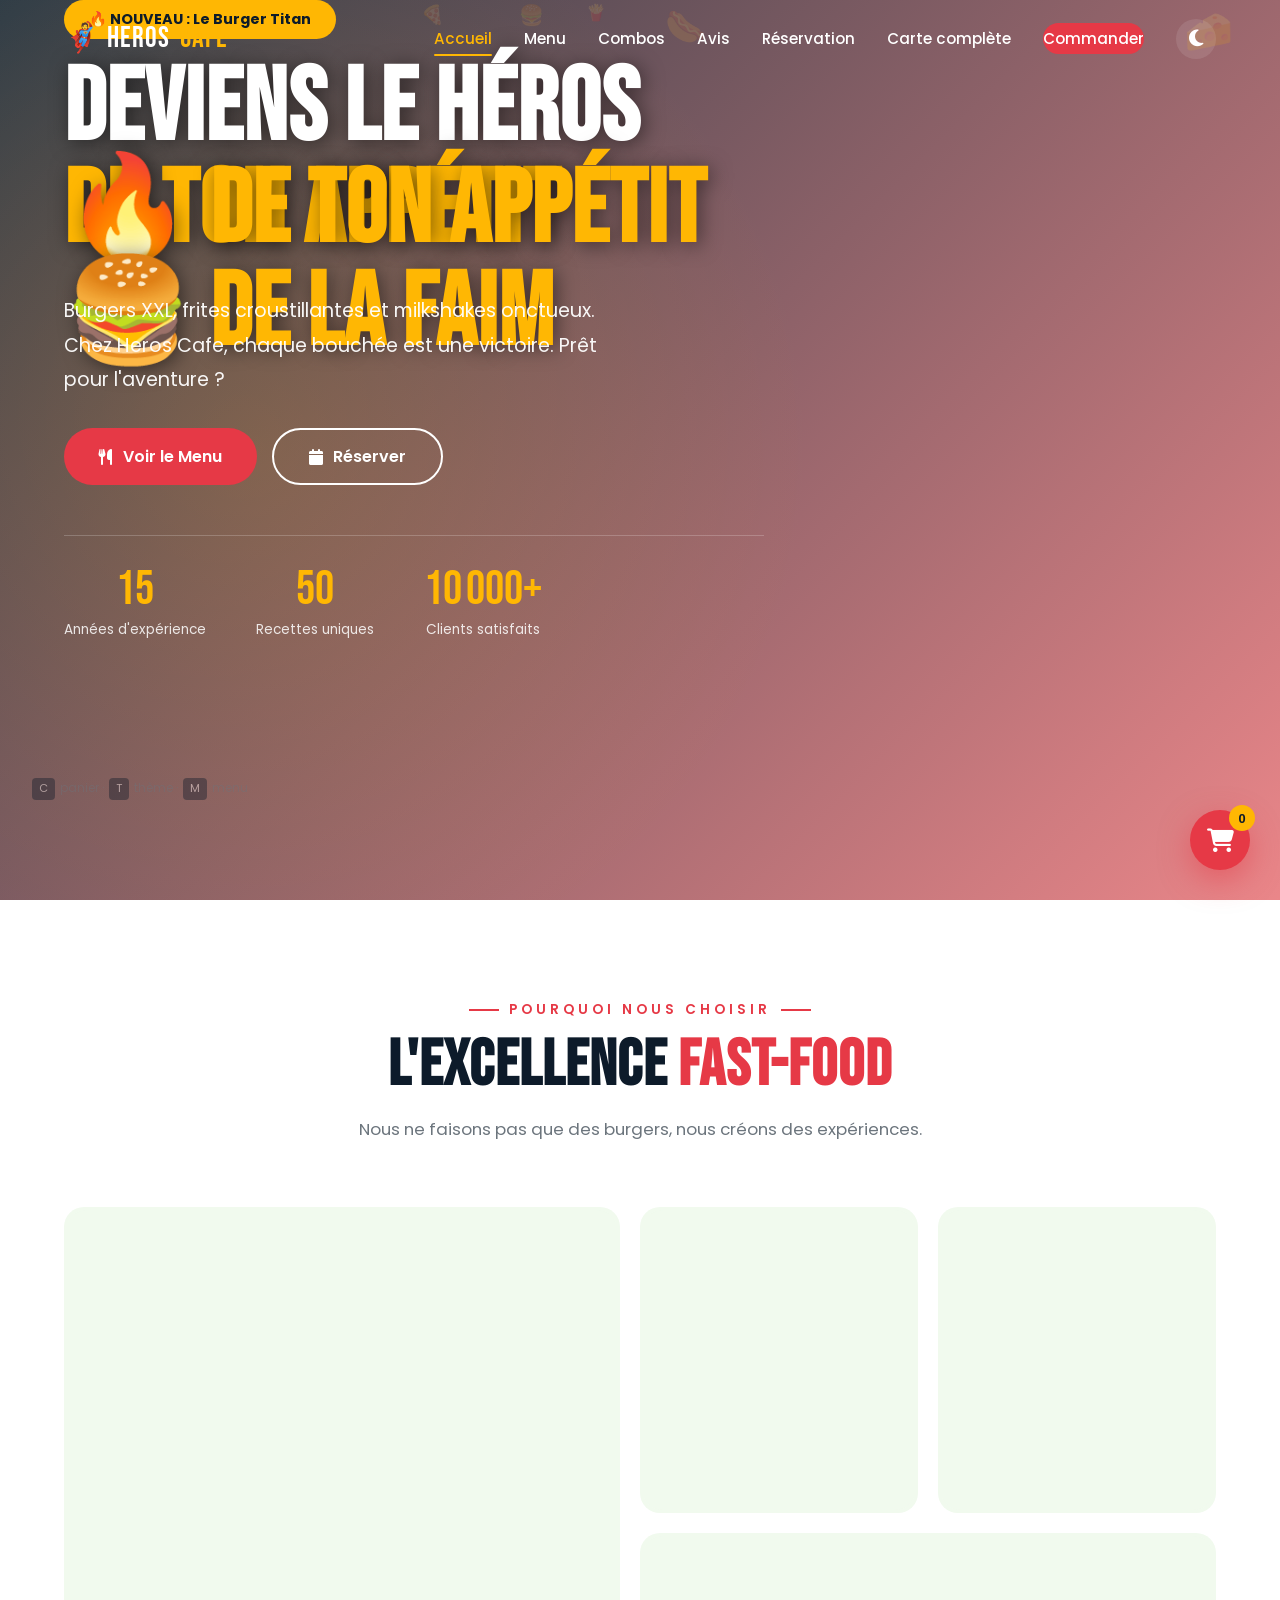
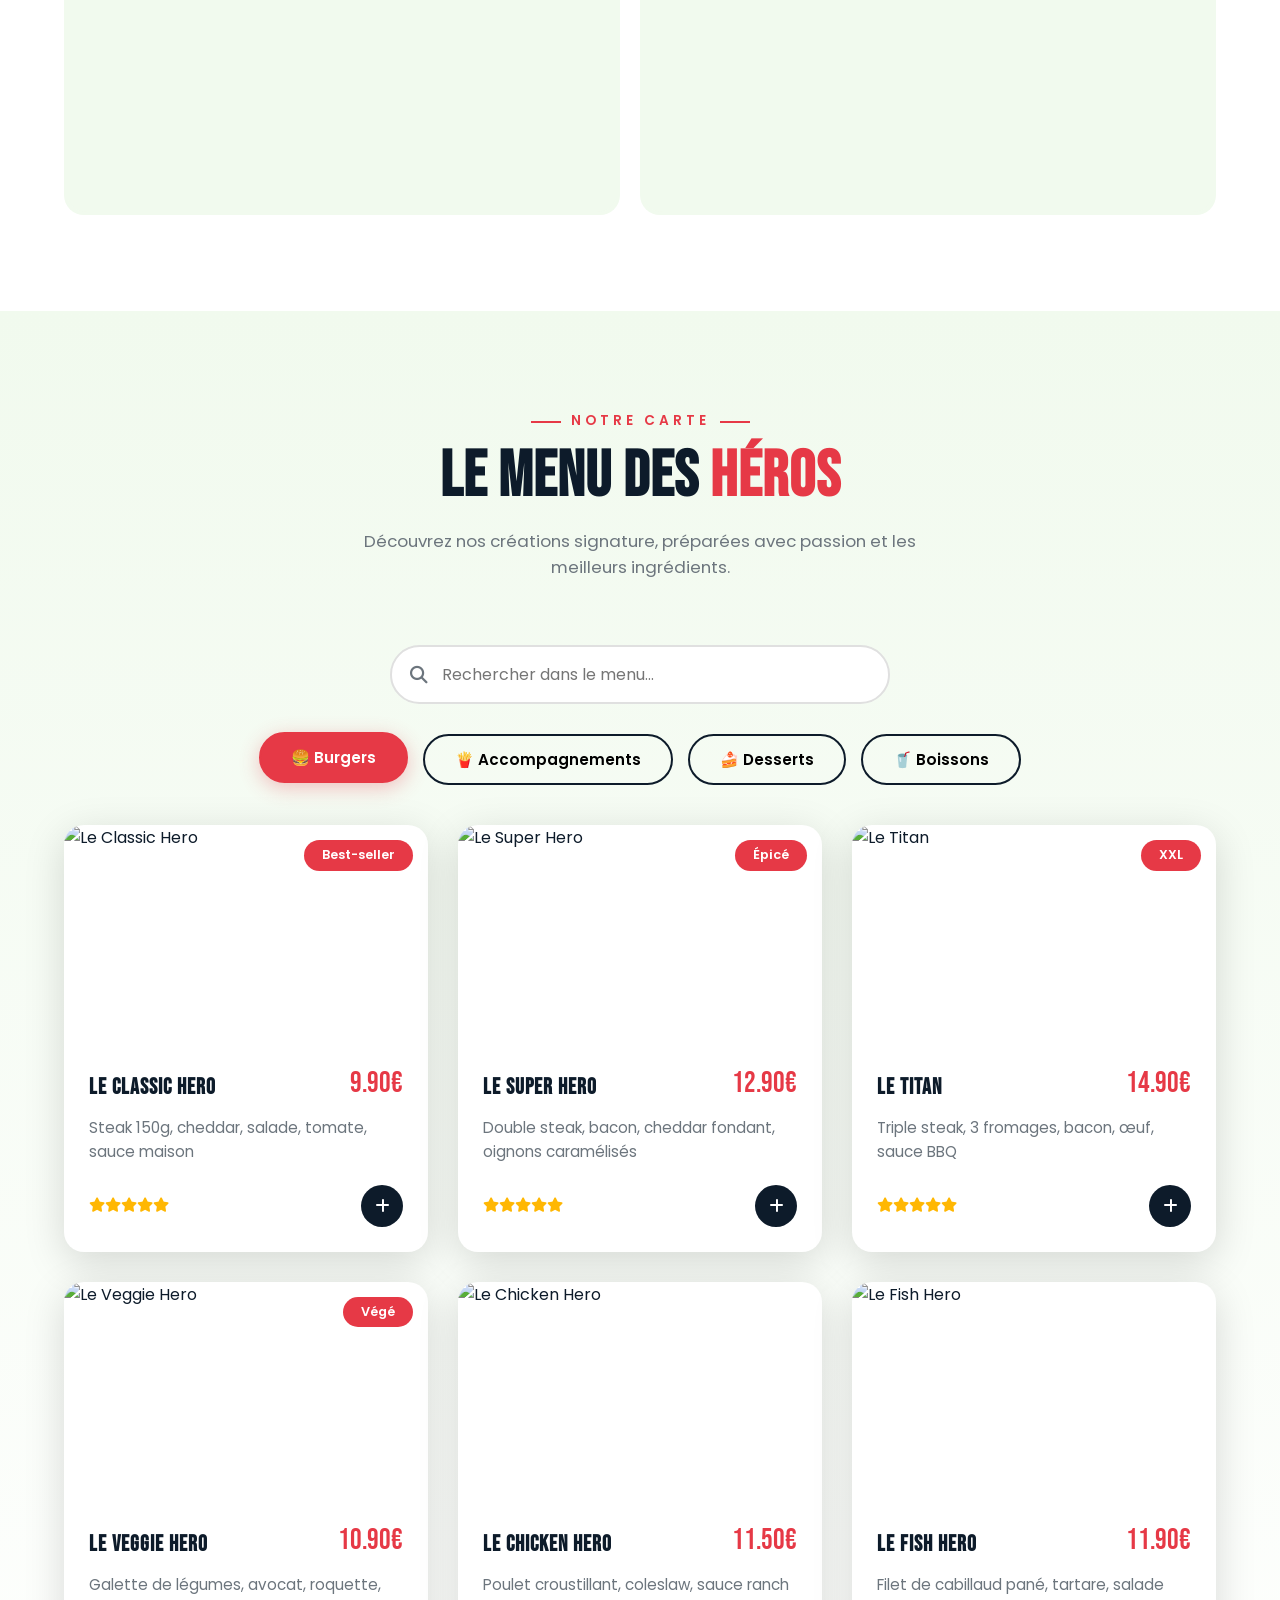
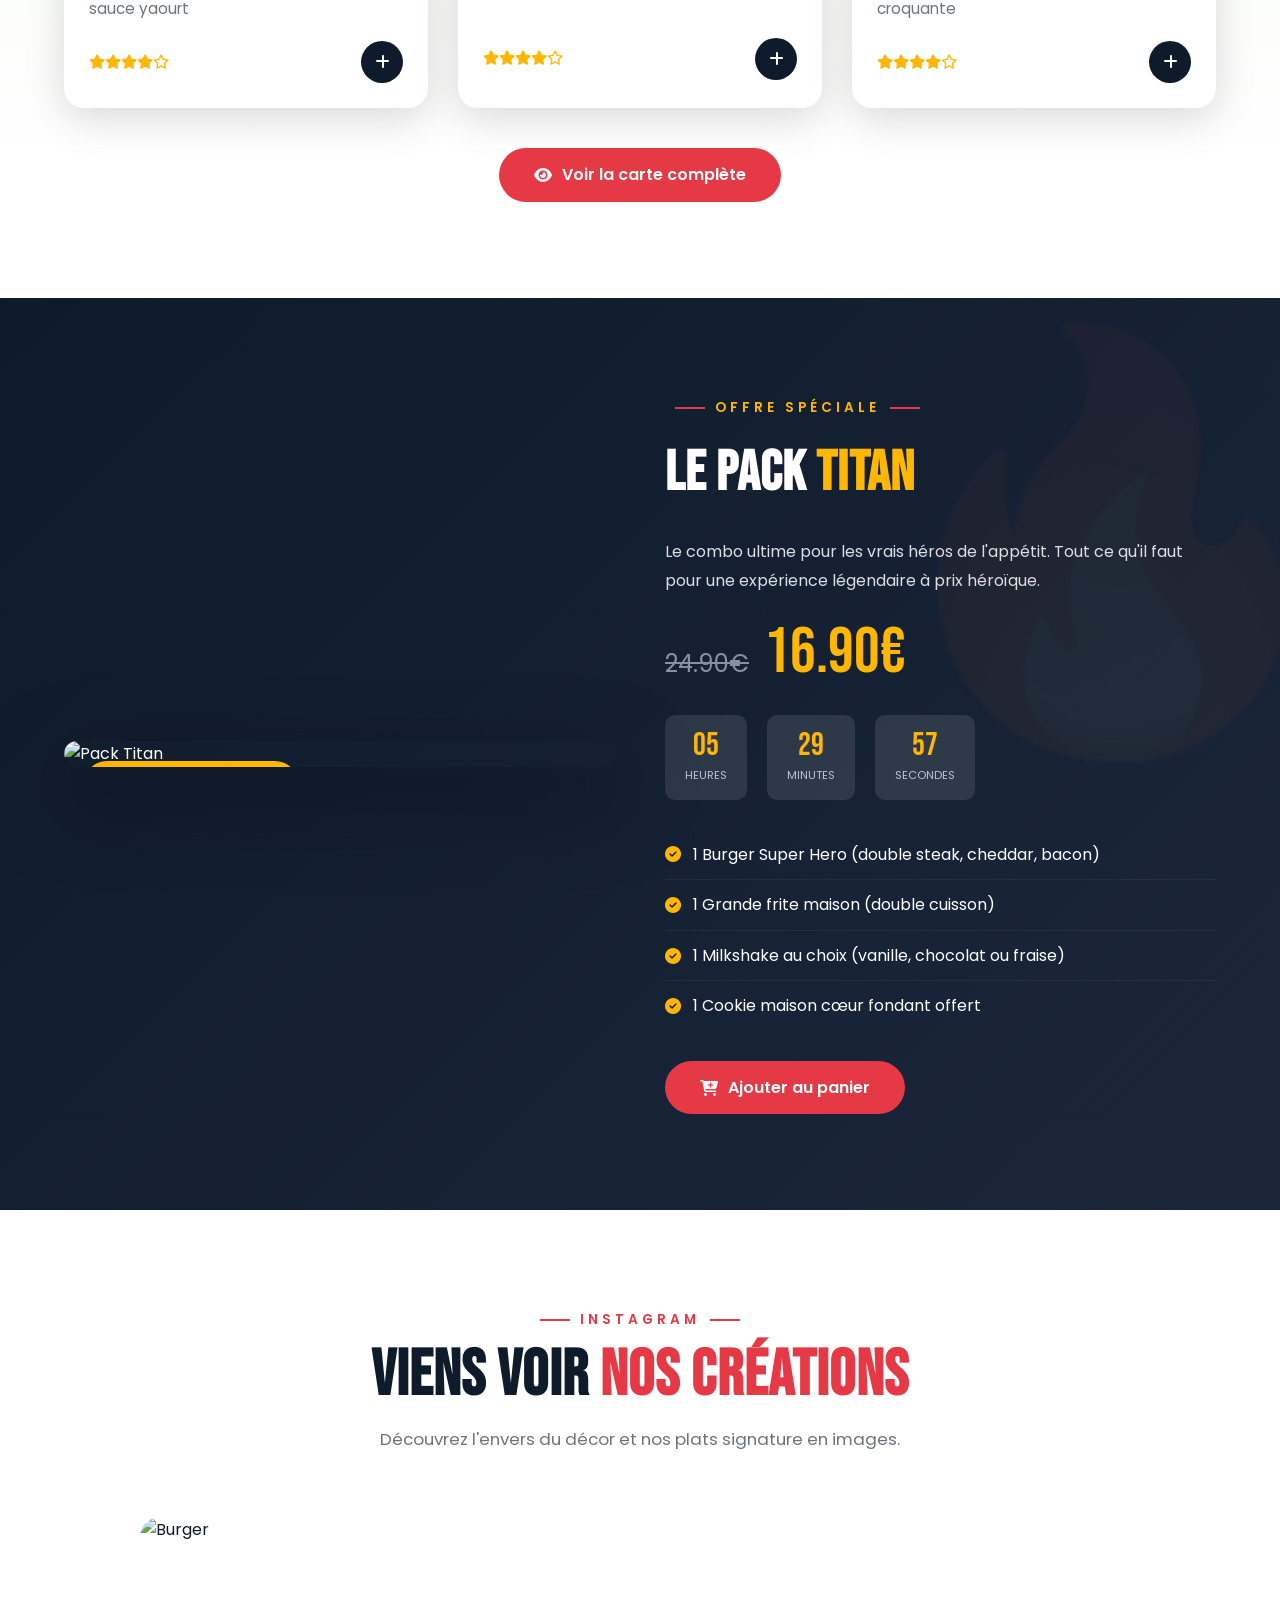
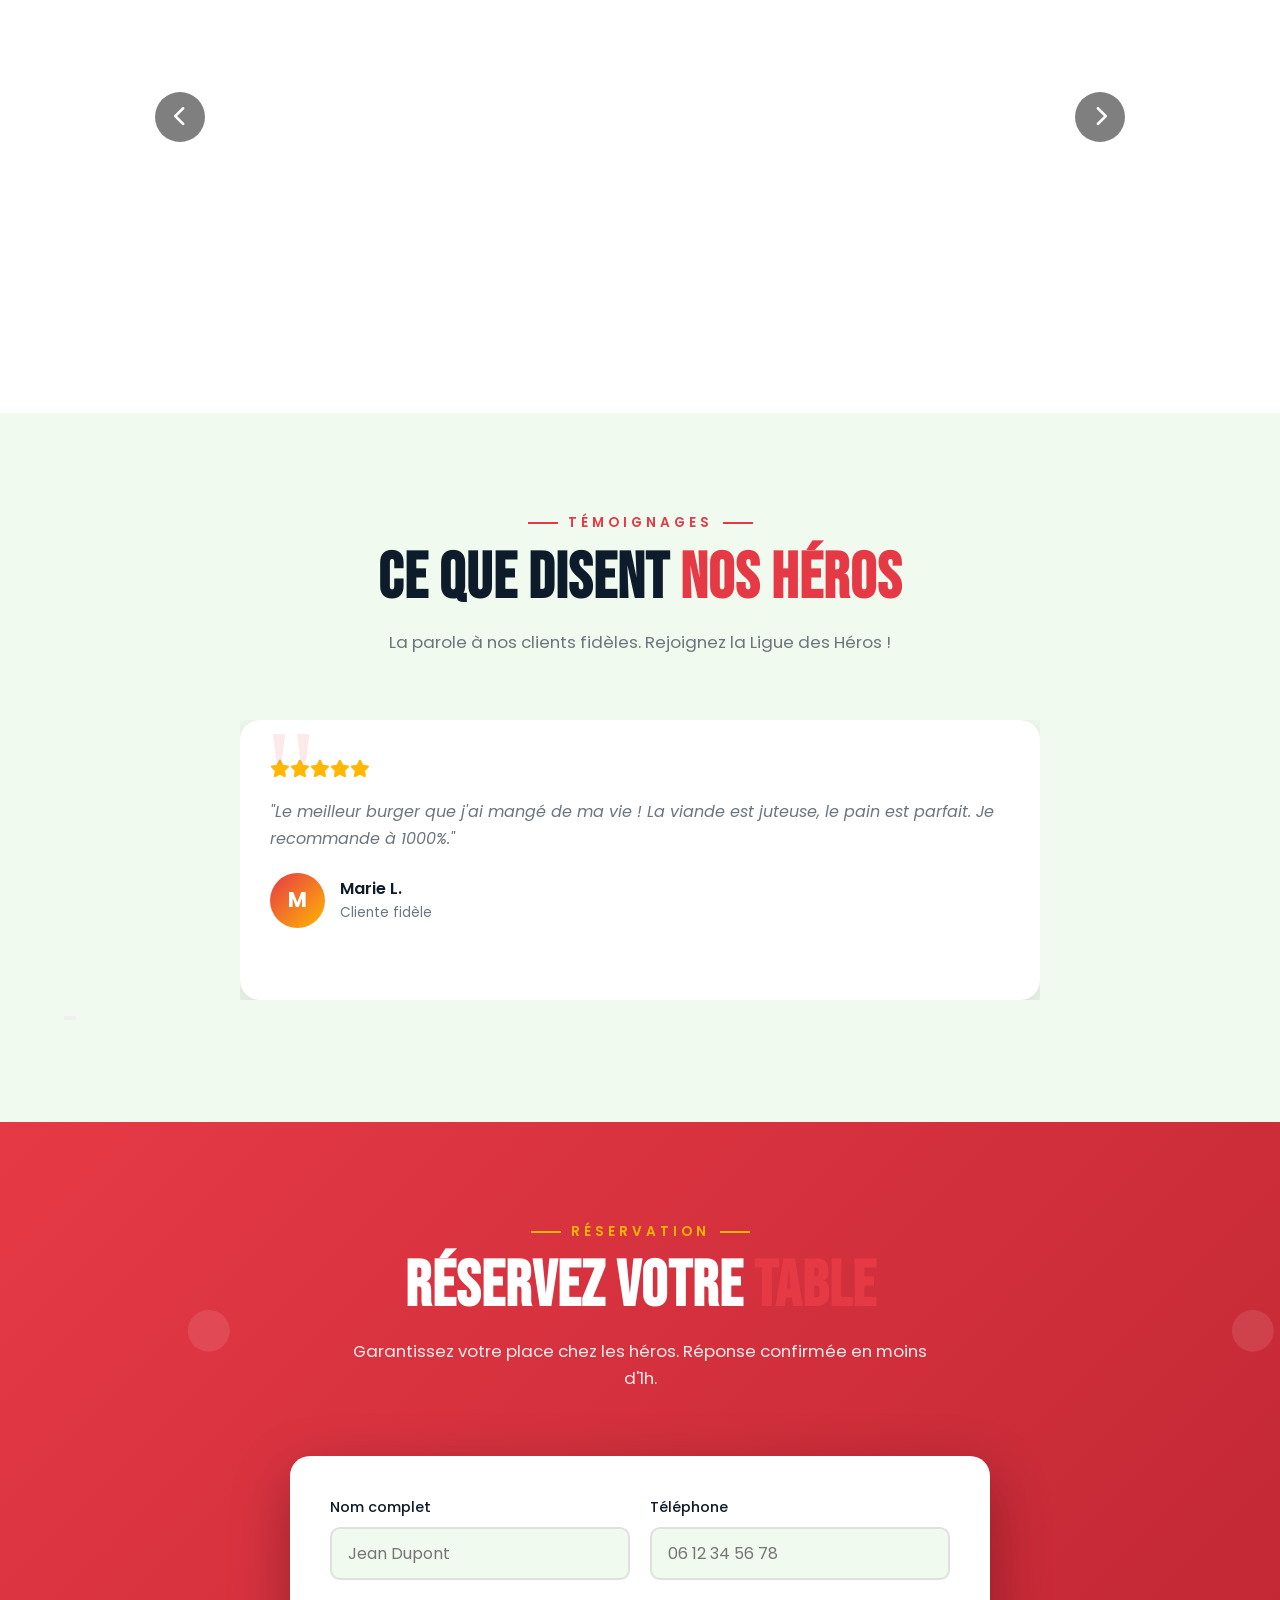
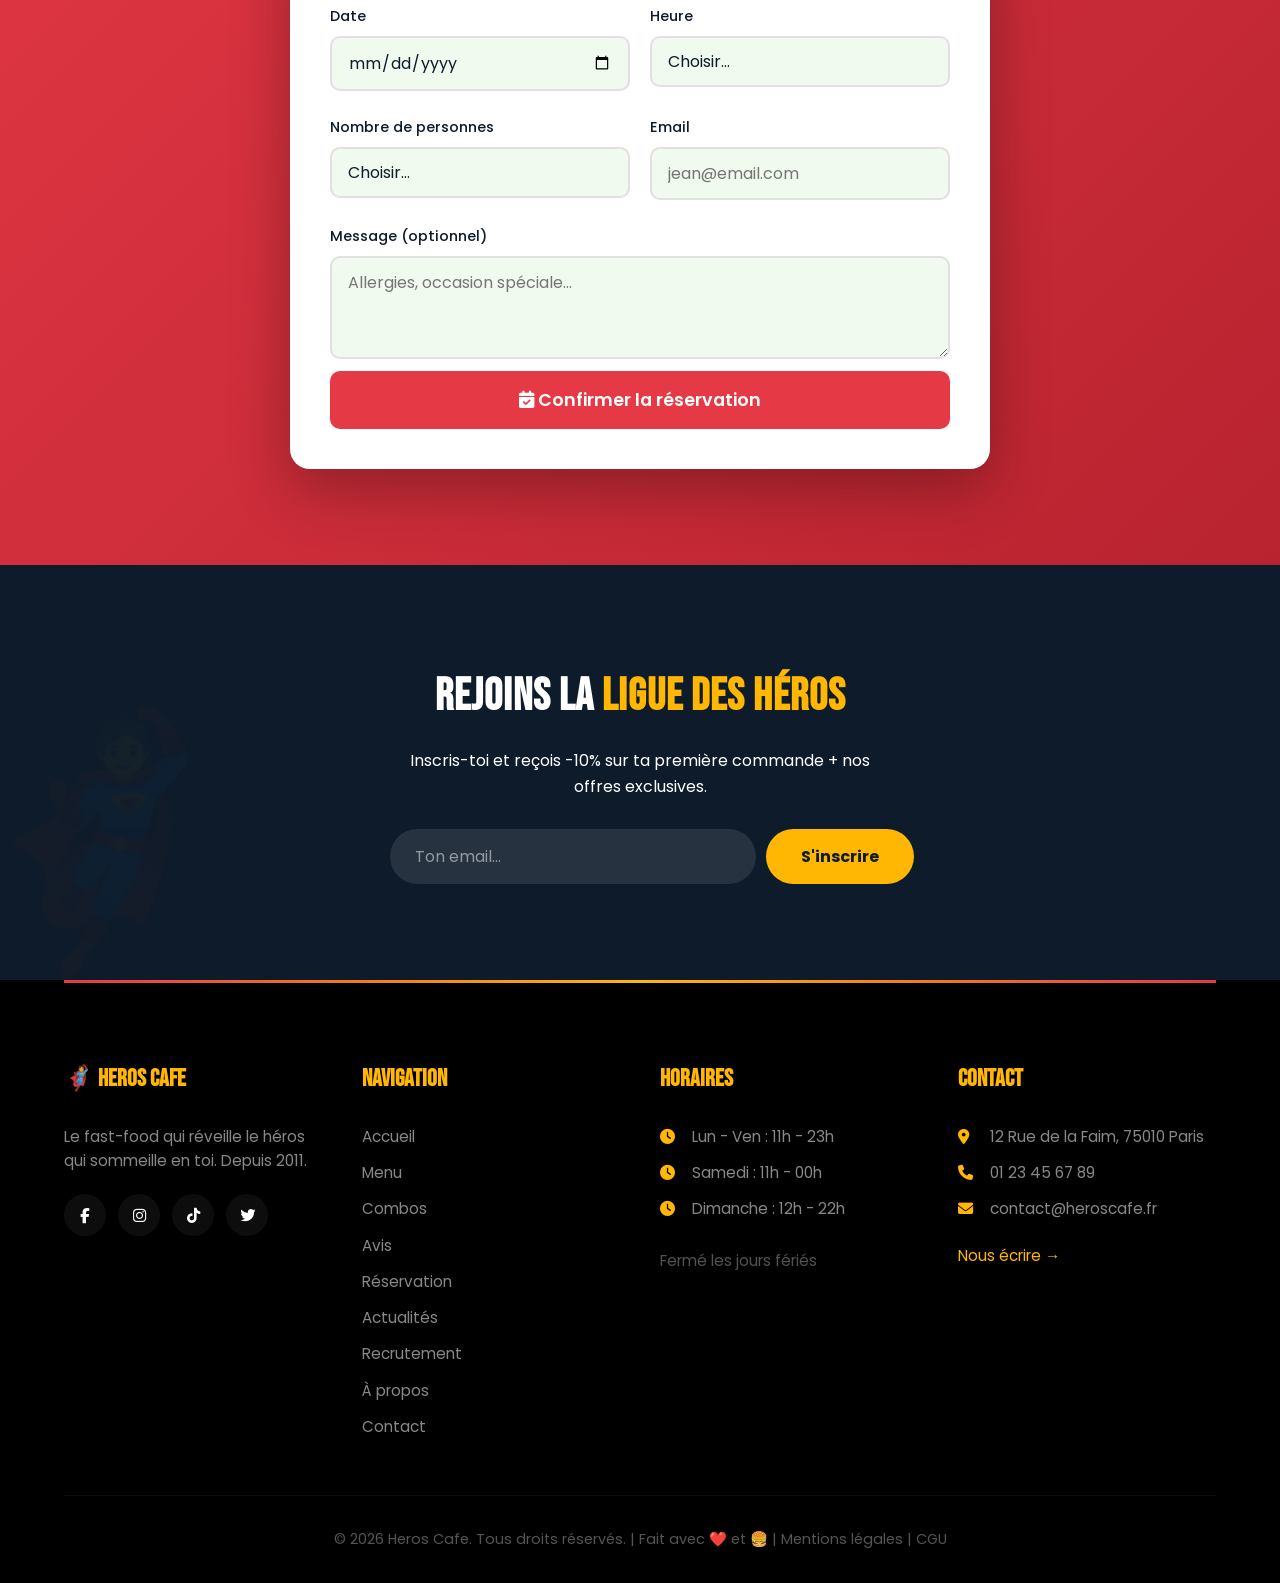
==== commit b014335d: "Version mobile complète : responsive 360-1024px, touch targets, mobile nav theme toggle, form UX, bl" ====
--- a/index.html
+++ b/index.html
@@ -69,7 +69,8 @@
             <li><a href="#reservation">Réservation</a></li>
             <li><a href="Menu.html">Carte complète</a></li>
             <li><a href="order.html" class="nav-btn">Commander</a></li>
-            <li><button class="theme-toggle" onclick="toggleTheme()" title="Mode sombre"><i class="fas fa-moon"></i></button></li>
+            <li class="theme-toggle-desktop"><button class="theme-toggle" onclick="toggleTheme()" title="Mode sombre"><i class="fas fa-moon"></i></button></li>
+            <li class="theme-toggle-mobile"><a href="#" onclick="event.preventDefault();toggleTheme()"><i class="fas fa-moon"></i> Mode sombre</a></li>
         </ul>
         <div class="burger" id="burger"><i class="fas fa-bars"></i></div>
     </nav>
@@ -260,11 +261,11 @@
                 <div class="form-grid">
                     <div class="form-group">
                         <label>Nom complet</label>
-                        <input type="text" required placeholder="Jean Dupont">
+                        <input type="text" required placeholder="Jean Dupont" autocomplete="name" enterkeyhint="next">
                     </div>
                     <div class="form-group">
                         <label>Téléphone</label>
-                        <input type="tel" required placeholder="06 12 34 56 78">
+                        <input type="tel" required placeholder="06 12 34 56 78" inputmode="numeric" autocomplete="tel" enterkeyhint="next">
                     </div>
                     <div class="form-group">
                         <label>Date</label>
@@ -290,7 +291,7 @@
                     </div>
                     <div class="form-group">
                         <label>Email</label>
-                        <input type="email" required placeholder="jean@email.com">
+                        <input type="email" required placeholder="jean@email.com" inputmode="email" autocomplete="email" enterkeyhint="next">
                     </div>
                     <div class="form-group full">
                         <label>Message (optionnel)</label>
@@ -310,7 +311,7 @@
         <h2 class="fade-in">Rejoins la <span style="color:var(--secondary);">Ligue des Héros</span></h2>
         <p class="fade-in" style="transition-delay:0.1s;">Inscris-toi et reçois -10% sur ta première commande + nos offres exclusives.</p>
         <form class="newsletter-form fade-in" style="transition-delay:0.2s;" onsubmit="handleNewsletter(event)">
-            <input type="email" placeholder="Ton email..." required>
+            <input type="email" placeholder="Ton email..." required inputmode="email" autocomplete="email" enterkeyhint="send">
             <button type="submit">S'inscrire</button>
         </form>
     </section>
--- a/styles.css
+++ b/styles.css
@@ -109,6 +109,9 @@
     display: flex; align-items: center; justify-content: center;
 }
 .theme-toggle:hover { background: var(--primary); transform: rotate(45deg); }
+.theme-toggle-desktop { display: list-item; }
+.theme-toggle-mobile { display: none; }
+.theme-toggle-mobile a { display: flex !important; align-items: center; gap: 10px; }
 
 /* ===== NAVBAR ===== */
 nav {
@@ -634,9 +637,13 @@
     width: 100%; padding: 12px 16px; border: 2px solid #e0e0e0;
     border-radius: var(--radius-sm); font-family: var(--font-primary); font-size: 1rem;
     transition: var(--transition); background: var(--light); color: var(--dark);
+    -webkit-appearance: none; appearance: none;
 }
 .form-group input:focus, .form-group select:focus, .form-group textarea:focus {
     outline: none; border-color: var(--primary); box-shadow: 0 0 0 4px rgba(230,57,70,0.1);
+}
+@media (hover: none) and (pointer: coarse) {
+    .form-group input, .form-group select, .form-group textarea { font-size: 16px; }
 }
 .form-group input.error, .form-group select.error, .form-group textarea.error {
     border-color: var(--primary); box-shadow: 0 0 0 4px rgba(230,57,70,0.15);
@@ -984,35 +991,309 @@
 .empty-order { text-align: center; padding: 40px 0; color: var(--gray-dark); }
 .empty-order i { font-size: 3rem; margin-bottom: 15px; color: #ddd; }
 
+/* ===== BLOG PAGE ===== */
+.blog-grid {
+    display: grid; grid-template-columns: repeat(auto-fill, minmax(340px, 1fr));
+    gap: 30px; max-width: 1200px; margin: 0 auto;
+}
+.blog-card {
+    background: var(--white); border-radius: var(--radius); overflow: hidden;
+    box-shadow: var(--shadow); transition: var(--transition);
+}
+.blog-card:hover { transform: translateY(-8px); box-shadow: var(--shadow-hover); }
+.blog-card .blog-image { height: 220px; overflow: hidden; position: relative; }
+.blog-card .blog-image img { width: 100%; height: 100%; object-fit: cover; transition: transform 0.6s; }
+.blog-card:hover .blog-image img { transform: scale(1.1); }
+.blog-date {
+    position: absolute; bottom: 10px; left: 10px;
+    background: rgba(0,0,0,0.7); color: white;
+    padding: 5px 14px; border-radius: var(--radius-full); font-size: 0.8rem;
+}
+.blog-info { padding: 25px; }
+.blog-info h3 { font-size: 1.3rem; margin-bottom: 10px; color: var(--dark); }
+.blog-info p { color: var(--gray-dark); font-size: 0.95rem; margin-bottom: 15px; line-height: 1.6; }
+.blog-link { color: var(--primary); font-weight: 600; text-decoration: none; display: inline-flex; align-items: center; gap: 8px; transition: var(--transition); }
+.blog-link:hover { color: var(--secondary); gap: 12px; }
+
+/* ===== RECRUTEMENT PAGE ===== */
+.jobs-grid {
+    display: grid; grid-template-columns: repeat(auto-fill, minmax(300px, 1fr));
+    gap: 25px; max-width: 1200px; margin: 0 auto;
+}
+.job-card {
+    background: var(--white); padding: 30px; border-radius: var(--radius);
+    box-shadow: var(--shadow); transition: var(--transition);
+    border: 2px solid transparent;
+}
+.job-card:hover { transform: translateY(-5px); box-shadow: var(--shadow-hover); border-color: var(--primary); }
+.job-card h3 { font-size: 1.4rem; margin-bottom: 12px; color: var(--dark); }
+.job-tags { display: flex; gap: 15px; margin-bottom: 15px; flex-wrap: wrap; }
+.job-tags span { font-size: 0.85rem; color: var(--gray-dark); display: flex; align-items: center; gap: 5px; }
+.job-tags i { color: var(--primary); }
+.job-desc { color: var(--gray-dark); font-size: 0.95rem; line-height: 1.6; margin-bottom: 20px; }
+.job-card .submit-btn { font-size: 0.9rem; padding: 12px; }
+.benefits-grid {
+    display: grid; grid-template-columns: repeat(auto-fill, minmax(220px, 1fr));
+    gap: 25px; max-width: 1200px; margin: 0 auto;
+}
+.value-card {
+    text-align: center; padding: 35px 25px; border-radius: var(--radius);
+    background: var(--light); transition: var(--transition);
+}
+.value-card:hover { transform: translateY(-5px); box-shadow: var(--shadow); }
+.value-icon { font-size: 3rem; margin-bottom: 15px; }
+.value-card h3 { font-size: 1.2rem; margin-bottom: 10px; color: var(--dark); }
+.value-card p { color: var(--gray-dark); font-size: 0.9rem; line-height: 1.6; }
+.contact-recrut {
+    max-width: 600px; margin: 0 auto; text-align: center; padding: 40px;
+    background: var(--white); border-radius: var(--radius); box-shadow: var(--shadow);
+}
+.contact-recrut h3 { font-size: 1.6rem; margin-bottom: 15px; color: var(--dark); }
+.contact-recrut p { color: var(--gray-dark); margin-bottom: 20px; }
+.email-box {
+    display: inline-flex; align-items: center; gap: 12px;
+    background: var(--light); padding: 15px 30px; border-radius: var(--radius-sm);
+    font-weight: 600; color: var(--dark); font-size: 1.1rem;
+}
+.email-box i { color: var(--primary); font-size: 1.3rem; }
+
+/* ===== ABOUT PAGE ===== */
+.about-story {
+    display: grid; grid-template-columns: 1fr 1fr; gap: 50px;
+    align-items: center; max-width: 1200px; margin: 0 auto;
+}
+.about-story h2 { font-size: 3rem; margin-bottom: 20px; }
+.about-story h2 span { color: var(--primary); }
+.about-story p { color: var(--gray-dark); line-height: 1.8; margin-bottom: 10px; }
+.about-story img { border-radius: var(--radius); width: 100%; height: 400px; object-fit: cover; }
+.values-grid {
+    display: grid; grid-template-columns: repeat(auto-fill, minmax(220px, 1fr));
+    gap: 25px; max-width: 1200px; margin: 0 auto;
+}
+
 /* ===== RESPONSIVE ===== */
+
+/* Tablettes (max 1024px) */
+@media (max-width: 1024px) {
+    .about-story { grid-template-columns: 1fr; gap: 30px; }
+    .about-story img { height: 300px; }
+    .blog-grid { grid-template-columns: repeat(2, 1fr); }
+    .gallery-carousel .carousel-slide { height: 320px; }
+}
+
+/* Mobile large / Tablette petite (max 768px) */
 @media (max-width: 768px) {
-    .burger { display: block; }
+    /* Nav */
+    .burger { display: flex; align-items: center; justify-content: center; width: 44px; height: 44px; }
     .theme-toggle { display: none; }
+    .theme-toggle-desktop { display: none !important; }
+    .theme-toggle-mobile { display: block; }
     .nav-links {
         position: fixed; top: 0; right: -100%;
         flex-direction: column; background: var(--dark);
-        width: 75%; height: 100vh; padding: 80px 40px 40px;
-        transition: right 0.4s ease; z-index: 999;
+        width: 80%; height: 100dvh; padding: 90px 30px 40px;
+        transition: right 0.35s cubic-bezier(0.4, 0, 0.2, 1);
+        z-index: 999; gap: 8px; overflow-y: auto;
     }
+    [data-theme="dark"] .nav-links { background: var(--dark); }
     .nav-links.active { right: 0; }
-    .combo-container { grid-template-columns: 1fr; }
-    .combo-content h2 { font-size: 2.5rem; }
-    .combo-new-price { font-size: 3rem; }
-    .form-grid { grid-template-columns: 1fr; }
-    .hero-stats { gap: 25px; }
-    .hero-stats { justify-content: center; }
+    .nav-links a { font-size: 1.1rem; padding: 12px 15px; border-radius: var(--radius-sm); width: 100%; }
+    .nav-links a:hover { background: rgba(255,255,255,0.05); }
+    .nav-links a.nav-btn { text-align: center; margin-top: 10px; }
+    .nav-overlay.active { opacity: 1; visibility: visible; }
+
+    /* Hero */
+    .hero { min-height: 90dvh; padding: 0 5%; align-items: flex-end; padding-bottom: 4rem; }
+    .hero h1 { font-size: clamp(2.5rem, 12vw, 4rem); }
+    .hero p { font-size: 1rem; }
+    .hero-buttons { flex-direction: column; width: 100%; }
+    .hero-buttons .btn { width: 100%; justify-content: center; }
+    .hero-stats { gap: 15px; justify-content: center; margin-top: 30px; padding-top: 20px; }
+    .stat-number { font-size: 2.2rem; }
+    .hero-badge { font-size: 0.8rem; padding: 6px 18px; }
+
+    /* Features */
+    .features-grid.bento { grid-template-columns: 1fr; }
+    .features-grid.bento .feature-card:nth-child(1) { grid-column: auto; grid-row: auto; min-height: auto; }
+    .features-grid.bento .feature-card:nth-child(4) { grid-column: auto; }
+    .feature-card { padding: 30px 20px; }
+
+    /* Menu */
+    .menu-tabs { gap: 8px; }
+    .tab-btn { padding: 10px 18px; font-size: 0.85rem; }
+    .menu-grid { grid-template-columns: 1fr; }
+    .menu-card-img { height: 180px; }
+
+    /* Combo */
+    .combo-container { grid-template-columns: 1fr; gap: 30px; }
+    .combo-content h2 { font-size: 2rem; }
+    .combo-new-price { font-size: 2.5rem; }
+    .combo-old-price { font-size: 1.2rem; }
+    .combo-countdown { justify-content: center; gap: 12px; }
+    .countdown-item { padding: 10px 15px; min-width: 60px; }
+    .countdown-number { font-size: 1.6rem; }
+    .combo-img { order: -1; }
+    .combo-features li { font-size: 0.9rem; padding: 10px 0; }
+
+    /* Galerie */
+    .gallery-carousel .carousel-slide { height: 250px; }
+    .gallery-carousel .carousel-btn { width: 40px; height: 40px; font-size: 1rem; }
+    .gallery-grid { grid-template-columns: 1fr 1fr; gap: 10px; }
+    .gallery-item { height: 180px; }
+    .gallery-item:nth-child(3) { grid-row: auto; height: 180px; }
+    .gallery-item:nth-child(6) { grid-column: auto; }
+
+    /* Testimonials */
+    .testimonials-grid { grid-template-columns: 1fr; }
+    .testimonial-card { padding: 25px 20px; }
+
+    /* Reservation */
+    .form-grid { grid-template-columns: 1fr; gap: 15px; }
+    .reservation-form { padding: 25px 20px; }
+    .submit-btn { padding: 14px; font-size: 1rem; }
+    section { padding: 3rem 5%; }
+
+    /* Newsletter */
     .newsletter-form { flex-direction: column; }
-    .gallery-grid { grid-template-columns: 1fr 1fr; }
-    .gallery-item:nth-child(3) { grid-row: auto; }
-    .gallery-item:nth-child(6) { grid-column: auto; }
-    .combo-countdown { justify-content: center; }
-    section { padding: 4rem 5%; }
-    .cart-content { padding: 25px; }
-}
-
+    .newsletter h2 { font-size: 2rem; }
+    .newsletter-form input, .newsletter-form button { width: 100%; }
+
+    /* Footer */
+    .footer-grid { grid-template-columns: 1fr 1fr; gap: 30px; }
+    .footer-col h4 { font-size: 1.2rem; }
+
+    /* Panier */
+    .cart-content { padding: 20px; max-height: 90dvh; max-width: 100%; margin: 0 10px; }
+    .cart-item { flex-wrap: wrap; gap: 8px; }
+    .cart-item-qty { margin-left: auto; }
+    .cart-float { width: 54px; height: 54px; bottom: 20px; right: 20px; }
+
+    /* Scroll top */
+    .scroll-top { width: 46px; height: 46px; bottom: 85px; right: 20px; }
+
+    /* Page hero */
+    .page-hero { min-height: 35vh; }
+    .page-hero h1 { font-size: clamp(2rem, 8vw, 3rem); }
+    .page-hero p { font-size: 1rem; padding: 0 15px; }
+
+    /* Menu page */
+    .menu-categories { top: 0; gap: 8px; padding: 15px 15px; }
+    .category-link { padding: 8px 16px; font-size: 0.8rem; }
+    .menu-page-section { padding: 2rem 0; }
+    .menu-page-grid { grid-template-columns: 1fr; gap: 20px; padding: 20px 0; }
+    .menu-page-item .item-image { height: 180px; }
+    .menu-page-item .item-info { padding: 15px; }
+    .menu-page-item .item-price { font-size: 1.4rem; }
+    .btn-sm { padding: 8px 14px; font-size: 0.8rem; }
+
+    /* Order page */
+    .order-summary-card, .order-total-card, .order-form-card { padding: 20px; }
+    .order-summary-card h2, .order-form-card h2 { font-size: 1.4rem; }
+    .order-total-card h3 { font-size: 1.2rem; }
+    .order-total-card h3 span { font-size: 1.6rem; }
+    .order-item { flex-wrap: wrap; gap: 8px; }
+    .order-item h4 { font-size: 0.95rem; }
+
+    /* Tracking */
+    .tracking-steps { gap: 5px; }
+    .tracking-steps::before { left: 25px; right: 25px; }
+    .tracking-steps .step .step-icon { width: 40px; height: 40px; font-size: 1rem; }
+    .tracking-steps .step .step-label { font-size: 0.65rem; }
+
+    /* Blog */
+    .blog-grid { grid-template-columns: 1fr; gap: 20px; }
+    .blog-card .blog-image { height: 200px; }
+    .blog-info { padding: 20px; }
+    .blog-info h3 { font-size: 1.15rem; }
+    .blog-info p { font-size: 0.9rem; }
+
+    /* Recrutement */
+    .jobs-grid { grid-template-columns: 1fr; gap: 20px; }
+    .job-card { padding: 25px 20px; }
+    .benefits-grid { grid-template-columns: 1fr 1fr; gap: 15px; }
+    .value-card { padding: 25px 20px; }
+    .contact-recrut { padding: 30px 20px; }
+    .email-box { padding: 12px 20px; font-size: 0.95rem; flex-wrap: wrap; justify-content: center; }
+
+    /* About */
+    .about-story { grid-template-columns: 1fr; gap: 30px; }
+    .about-story h2 { font-size: 2.2rem; }
+    .about-story img { height: 250px; }
+
+    /* Lightbox */
+    .lightbox-nav { width: 44px; height: 44px; font-size: 1.2rem; }
+    .lightbox-prev { left: 10px; }
+    .lightbox-next { right: 10px; }
+    .lightbox-close { font-size: 2.5rem; right: 15px; top: 10px; }
+
+    /* Kbd hint hidden on mobile */
+    .kbd-hint { display: none; }
+}
+
+/* Mobile small (max 480px) */
 @media (max-width: 480px) {
-    .hero h1 { font-size: 2.5rem; }
-    .menu-grid, .menu-page-grid { grid-template-columns: 1fr; }
+    nav { padding: 0.6rem 4%; }
+    .logo { font-size: 1.4rem; }
+    .nav-links { width: 100%; }
+    .hero { min-height: 85dvh; padding-bottom: 3rem; }
+    .hero h1 { font-size: clamp(2rem, 14vw, 2.8rem); }
+    .hero p { font-size: 0.95rem; }
+    .hero-stats { gap: 10px; flex-direction: column; align-items: center; }
+    .stat-number { font-size: 1.8rem; }
+    .section-title { font-size: clamp(1.8rem, 8vw, 2.5rem); }
+    section { padding: 2.5rem 4%; }
+    .menu-grid, .menu-page-grid, .blog-grid, .jobs-grid { grid-template-columns: 1fr; }
     .gallery-grid { grid-template-columns: 1fr; }
-    nav { padding: 0.8rem 4%; }
-}
+    .gallery-item { height: 220px; }
+    .benefits-grid { grid-template-columns: 1fr; }
+    .footer-grid { grid-template-columns: 1fr; gap: 25px; text-align: center; }
+    .social-links { justify-content: center; }
+    .combo-content h2 { font-size: 1.6rem; }
+    .combo-new-price { font-size: 2rem; }
+    .combo-countdown { gap: 8px; }
+    .countdown-item { padding: 8px 12px; min-width: 50px; }
+    .countdown-number { font-size: 1.3rem; }
+    .gallery-carousel .carousel-slide { height: 200px; }
+    .cart-content { padding: 15px; }
+    .cart-header h3 { font-size: 1.4rem; }
+    .newsletter h2 { font-size: 1.5rem; }
+    .page-hero { min-height: 30vh; }
+    .page-hero h1 { font-size: 2rem; }
+    .menu-page-item .item-price { font-size: 1.2rem; }
+    .menu-page-item .item-info h3 { font-size: 1.15rem; }
+    .menu-categories { padding: 10px 10px; gap: 6px; }
+    .category-link { padding: 6px 12px; font-size: 0.75rem; }
+    .tab-btn { padding: 8px 14px; font-size: 0.8rem; }
+    section { padding: 2rem 4%; }
+    .about-story img { height: 200px; }
+    .about-story h2 { font-size: 1.8rem; }
+    .tracking-steps .step .step-icon { width: 34px; height: 34px; font-size: 0.85rem; }
+    .tracking-steps .step .step-label { font-size: 0.6rem; }
+    .blog-info h3 { font-size: 1.05rem; }
+    .blog-card .blog-image { height: 180px; }
+    .job-card h3 { font-size: 1.2rem; }
+    .value-card { padding: 20px 15px; }
+    .email-box { font-size: 0.85rem; padding: 10px 15px; }
+    .lightbox-nav { width: 38px; height: 38px; font-size: 1rem; }
+    .lightbox { padding: 15px; }
+}
+
+/* Very small phones (max 360px) */
+@media (max-width: 360px) {
+    .hero h1 { font-size: 1.8rem; }
+    .hero-badge { font-size: 0.7rem; padding: 4px 14px; }
+    .logo { font-size: 1.2rem; }
+    nav { padding: 0.5rem 3%; }
+    .gallery-carousel .carousel-slide { height: 180px; }
+    section { padding: 1.5rem 3%; }
+}
+
+/* Touch device improvements */
+@media (hover: none) and (pointer: coarse) {
+    .btn, .submit-btn, .tab-btn, .category-link, .add-cart-btn, .btn-sm, .nav-links a { cursor: default; }
+    .feature-card:hover, .menu-card:hover, .blog-card:hover, .job-card:hover { transform: none; }
+    .menu-card:hover .menu-card-img img { transform: none; }
+    .gallery-carousel .carousel-btn { width: 44px; height: 44px; }
+    .lightbox-nav { width: 44px; height: 44px; }
+    .cart-float { width: 56px; height: 56px; }
+}
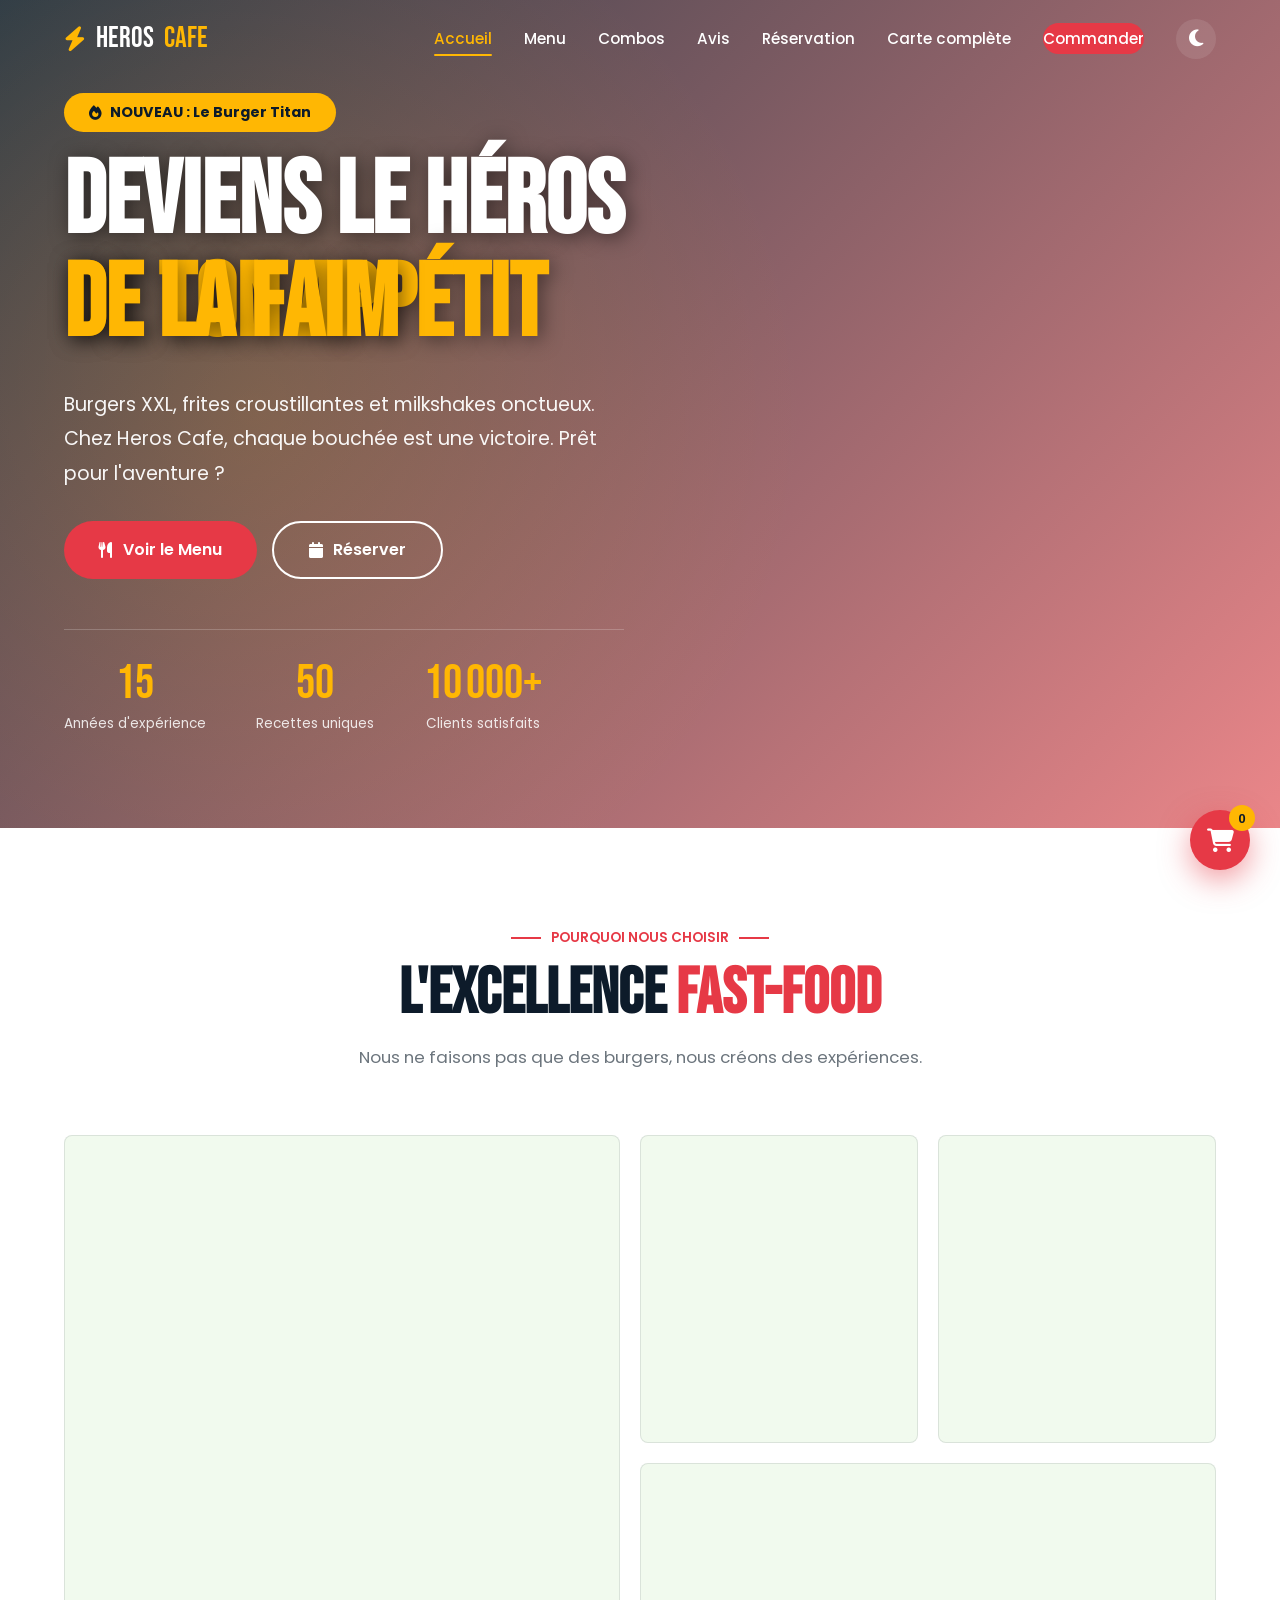
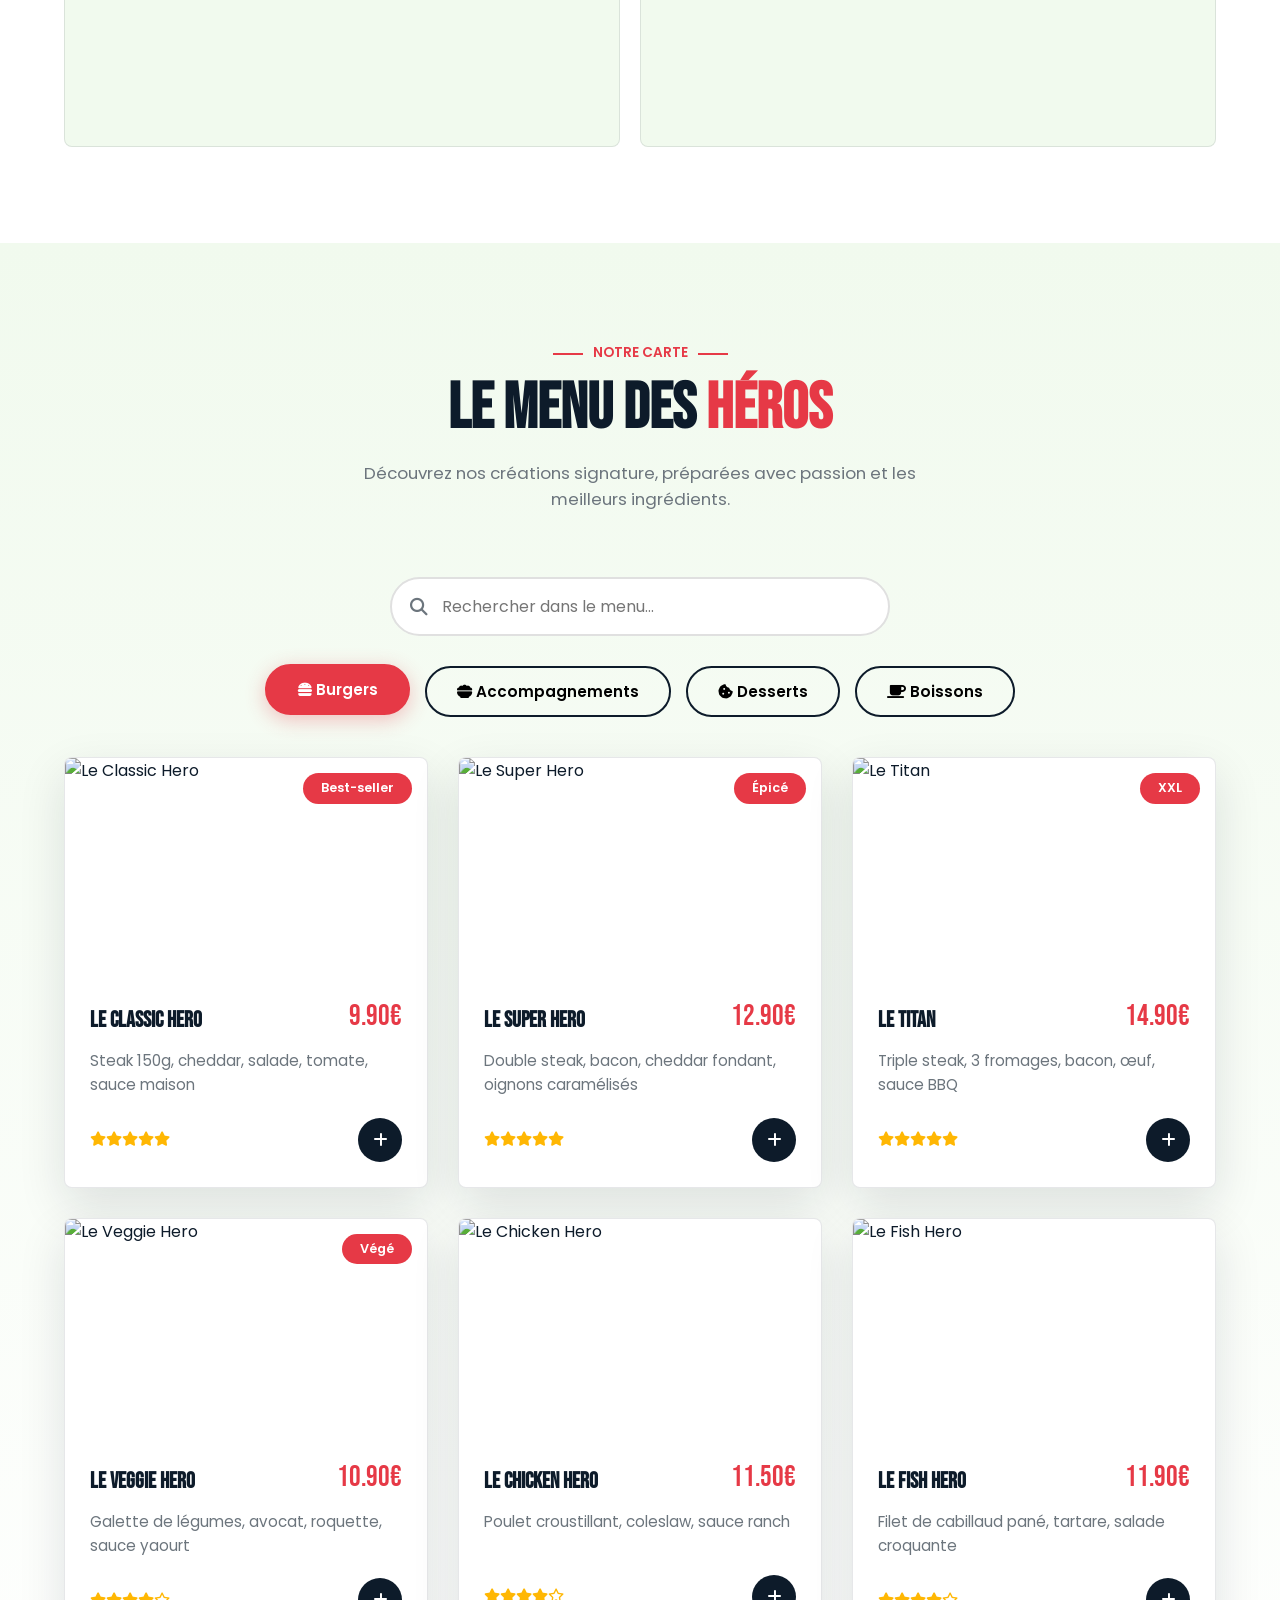
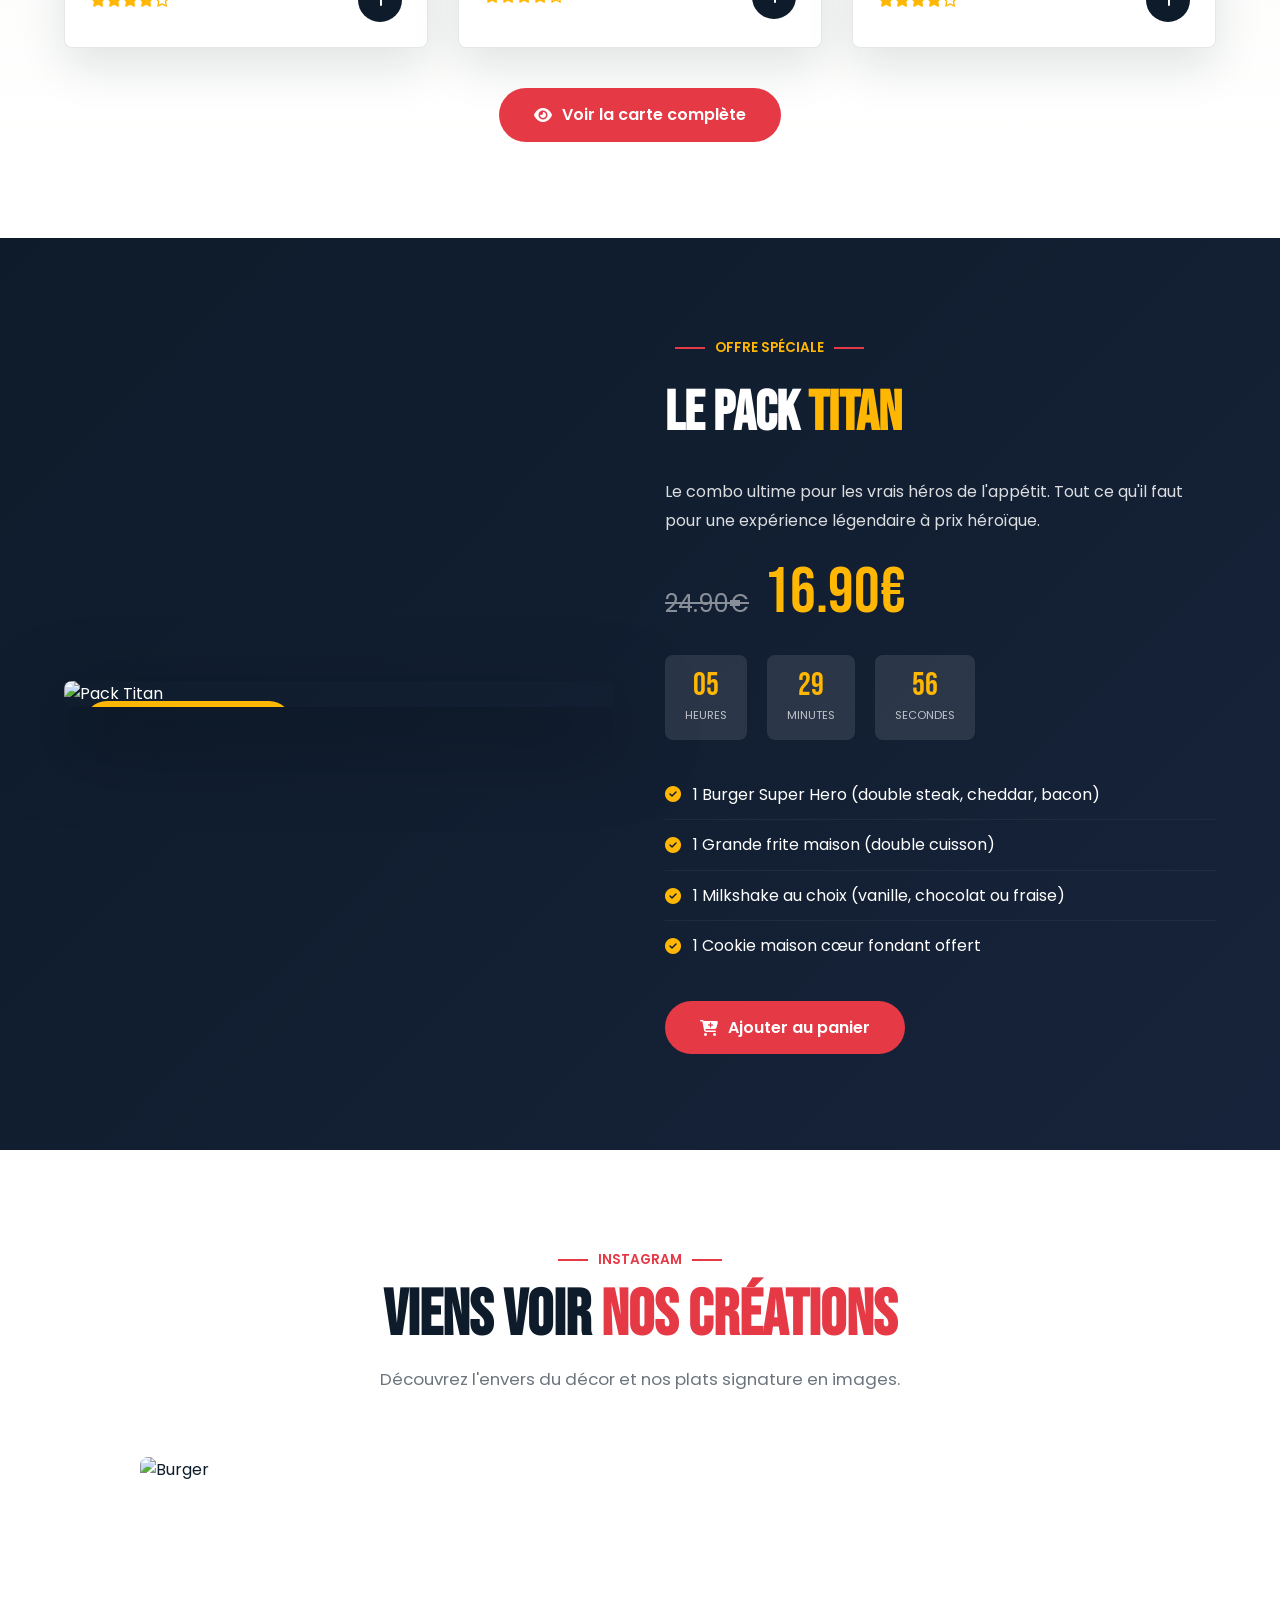
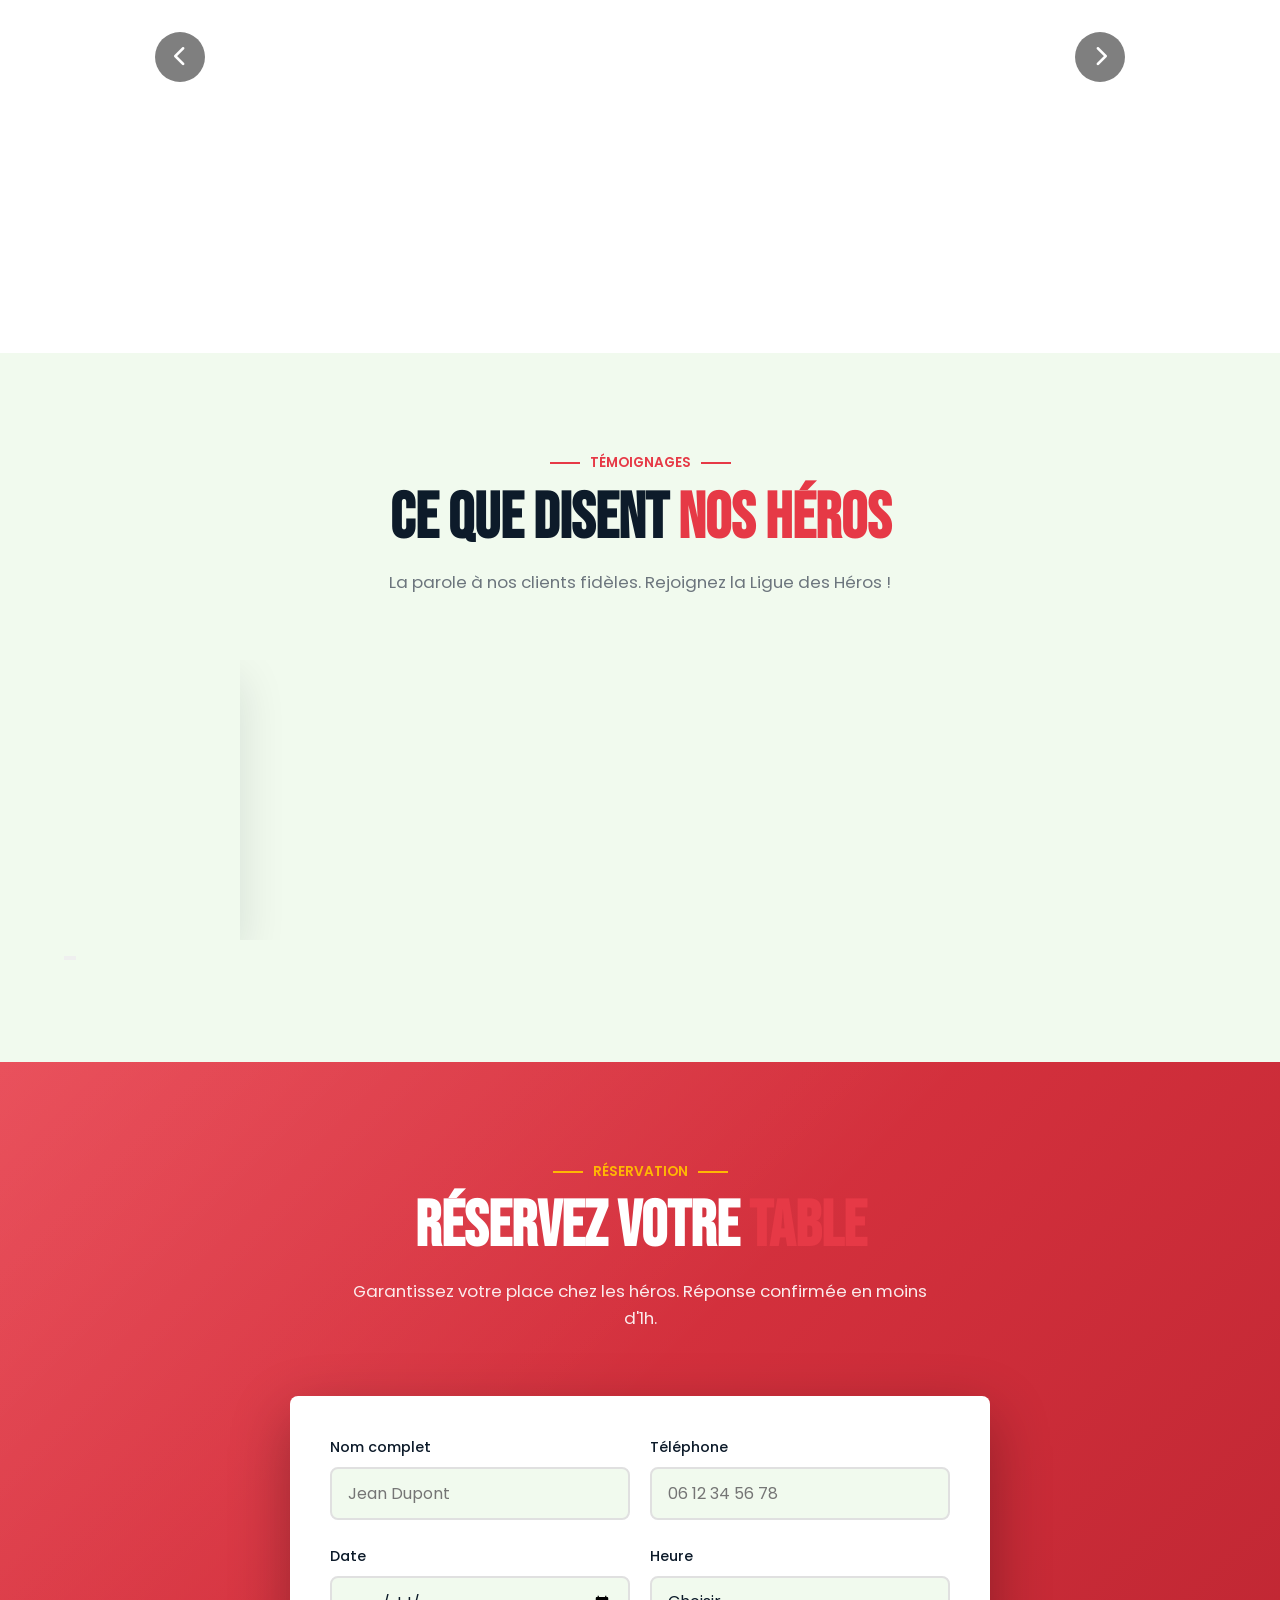
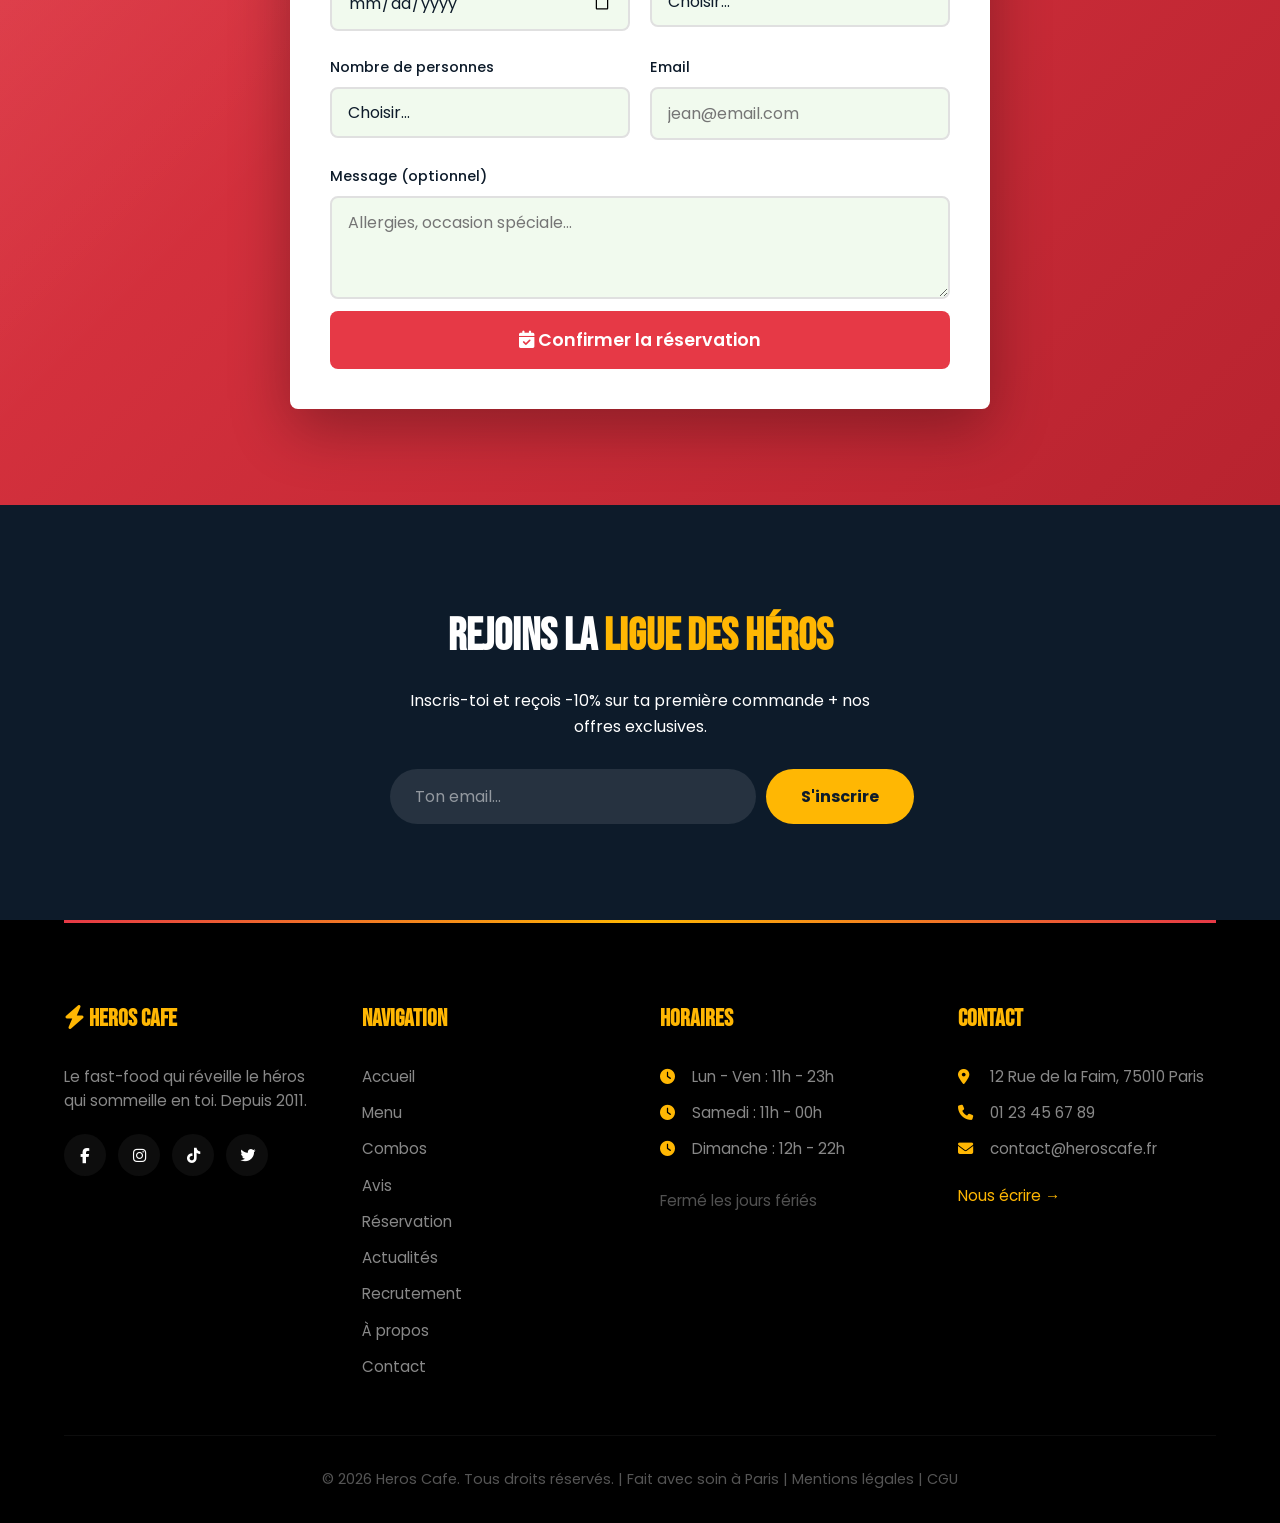
==== commit 7db0cd5d: "Polish restaurant site UX" ====
--- a/index.html
+++ b/index.html
@@ -17,7 +17,7 @@
     <meta name="twitter:card" content="summary_large_image">
     <meta name="twitter:title" content="Heros Cafe - Le Fast-Food des Héros">
     <meta name="twitter:description" content="Burgers XXL, frites croustillantes et milkshakes onctueux.">
-    <link rel="icon" href="data:image/svg+xml,<svg xmlns=%22http://www.w3.org/2000/svg%22 viewBox=%220 0 100 100%22><text y=%22.9em%22 font-size=%2290%22>🍔</text></svg>">
+    <link rel="icon" href="icon-192.svg" type="image/svg+xml">
     <title>Heros Cafe - Le Fast-Food des Héros</title>
     <script type="application/ld+json">
     {
@@ -60,7 +60,7 @@
 
     <!-- NAVBAR -->
     <nav id="navbar">
-        <a href="index.html" class="logo">🦸 HEROS <span>CAFE</span></a>
+        <a href="index.html" class="logo"><i class="fas fa-bolt logo-mark" aria-hidden="true"></i> HEROS <span>CAFE</span></a>
         <ul class="nav-links" id="navLinks">
             <li><a href="#home" class="active">Accueil</a></li>
             <li><a href="#menu">Menu</a></li>
@@ -69,10 +69,10 @@
             <li><a href="#reservation">Réservation</a></li>
             <li><a href="Menu.html">Carte complète</a></li>
             <li><a href="order.html" class="nav-btn">Commander</a></li>
-            <li class="theme-toggle-desktop"><button class="theme-toggle" onclick="toggleTheme()" title="Mode sombre"><i class="fas fa-moon"></i></button></li>
+            <li class="theme-toggle-desktop"><button class="theme-toggle" onclick="toggleTheme()" title="Mode sombre" aria-label="Activer le mode sombre"><i class="fas fa-moon" aria-hidden="true"></i></button></li>
             <li class="theme-toggle-mobile"><a href="#" onclick="event.preventDefault();toggleTheme()"><i class="fas fa-moon"></i> Mode sombre</a></li>
         </ul>
-        <div class="burger" id="burger"><i class="fas fa-bars"></i></div>
+        <button class="burger" id="burger" type="button" aria-label="Ouvrir le menu" aria-controls="navLinks" aria-expanded="false"><i class="fas fa-bars" aria-hidden="true"></i></button>
     </nav>
 
     <!-- NAV OVERLAY -->
@@ -82,8 +82,8 @@
     <section class="hero" id="home">
         <div class="hero-particles"></div>
         <div class="hero-content">
-            <div class="hero-badge">🔥 NOUVEAU : Le Burger Titan</div>
-            <h1>DEViens LE HÉROS <span class="word-rotate-wrapper">DE TON APPÉTIT<span class="word active">🔥 DE TON APPÉTIT</span><span class="word">🍔 DE LA FAIM</span><span class="word">🥤 DE LA SOIF</span></span></h1>
+            <div class="hero-badge"><i class="fas fa-fire" aria-hidden="true"></i> NOUVEAU : Le Burger Titan</div>
+            <h1>DEVIENS LE HÉROS <span class="sr-only">DE TON APPÉTIT</span><span class="word-rotate-wrapper" aria-hidden="true"><span class="word active">DE TON APPÉTIT</span><span class="word">DE LA FAIM</span><span class="word">DE LA SOIF</span></span></h1>
             <p>Burgers XXL, frites croustillantes et milkshakes onctueux. Chez Heros Cafe, chaque bouchée est une victoire. Prêt pour l'aventure ?</p>
             <div class="hero-buttons">
                 <a href="#menu" class="btn btn-primary"><i class="fas fa-utensils"></i> Voir le Menu</a>
@@ -149,10 +149,10 @@
             <input type="text" id="menuSearch" placeholder="Rechercher dans le menu..." autocomplete="off">
         </div>
         <div class="menu-tabs fade-in">
-            <button class="tab-btn active" data-category="burgers">🍔 Burgers</button>
-            <button class="tab-btn" data-category="sides">🍟 Accompagnements</button>
-            <button class="tab-btn" data-category="desserts">🍰 Desserts</button>
-            <button class="tab-btn" data-category="drinks">🥤 Boissons</button>
+            <button class="tab-btn active" data-category="burgers"><i class="fas fa-burger" aria-hidden="true"></i> Burgers</button>
+            <button class="tab-btn" data-category="sides"><i class="fas fa-bowl-food" aria-hidden="true"></i> Accompagnements</button>
+            <button class="tab-btn" data-category="desserts"><i class="fas fa-cookie-bite" aria-hidden="true"></i> Desserts</button>
+            <button class="tab-btn" data-category="drinks"><i class="fas fa-mug-saucer" aria-hidden="true"></i> Boissons</button>
         </div>
         <div class="menu-grid" id="menuGrid"></div>
         <div style="text-align:center;margin-top:40px;" class="fade-in">
@@ -164,7 +164,7 @@
     <section class="combo" id="combo">
         <div class="combo-container">
             <div class="combo-img fade-in-left">
-                <div class="combo-tag">🔥 COMBO DU JOUR</div>
+                <div class="combo-tag"><i class="fas fa-fire" aria-hidden="true"></i> COMBO DU JOUR</div>
                 <img src="https://images.unsplash.com/photo-1594212699903-ec8a3eca50f5?w=600&q=75&fm=webp" alt="Pack Titan" loading="eager" fetchpriority="high">
             </div>
             <div class="combo-content fade-in-right">
@@ -201,7 +201,7 @@
             <p class="section-desc">Découvrez l'envers du décor et nos plats signature en images.</p>
         </div>
         <div class="gallery-carousel fade-in">
-            <button class="carousel-btn carousel-prev"><i class="fas fa-chevron-left"></i></button>
+            <button class="carousel-btn carousel-prev" type="button" aria-label="Image précédente"><i class="fas fa-chevron-left" aria-hidden="true"></i></button>
             <div class="carousel-track">
                 <div class="carousel-slide"><img src="https://images.unsplash.com/photo-1550547660-d9450f859349?w=800&q=75&fm=webp" alt="Burger" loading="lazy"></div>
                 <div class="carousel-slide"><img src="https://images.unsplash.com/photo-1586816001966-79b736744398?w=800&q=75&fm=webp" alt="Frites" loading="lazy"></div>
@@ -210,7 +210,7 @@
                 <div class="carousel-slide"><img src="https://images.unsplash.com/photo-1551024601-bec78aea704b?w=800&q=75&fm=webp" alt="Dessert" loading="lazy"></div>
                 <div class="carousel-slide"><img src="https://images.unsplash.com/photo-1466978913421-dad2ebd01d17?w=800&q=75&fm=webp" alt="Restaurant" loading="lazy"></div>
             </div>
-            <button class="carousel-btn carousel-next"><i class="fas fa-chevron-right"></i></button>
+            <button class="carousel-btn carousel-next" type="button" aria-label="Image suivante"><i class="fas fa-chevron-right" aria-hidden="true"></i></button>
         </div>
     </section>
 
@@ -298,7 +298,7 @@
                         <textarea rows="3" placeholder="Allergies, occasion spéciale..."></textarea>
                     </div>
                 </div>
-                <button type="submit" class="submit-btn" data-confetti>
+                <button type="submit" class="submit-btn">
                     <span class="btn-text"><i class="fas fa-calendar-check"></i> Confirmer la réservation</span>
                     <div class="spinner"></div>
                 </button>
@@ -320,7 +320,7 @@
     <footer>
         <div class="footer-grid">
             <div class="footer-col">
-                <h4>🦸 HEROS CAFE</h4>
+                <h4><i class="fas fa-bolt" aria-hidden="true"></i> HEROS CAFE</h4>
                 <p>Le fast-food qui réveille le héros qui sommeille en toi. Depuis 2011.</p>
                 <div class="social-links">
                     <a href="#" aria-label="Facebook"><i class="fab fa-facebook-f"></i></a>
@@ -357,7 +357,7 @@
             </div>
         </div>
         <div class="footer-bottom">
-            <p>&copy; 2026 Heros Cafe. Tous droits réservés. | Fait avec ❤️ et 🍔 | <a href="mentions-legales.html" style="display:inline;color:#555;">Mentions légales</a> | <a href="cgu.html" style="display:inline;color:#555;">CGU</a></p>
+            <p>&copy; 2026 Heros Cafe. Tous droits réservés. | Fait avec soin à Paris | <a href="mentions-legales.html" style="display:inline;color:#555;">Mentions légales</a> | <a href="cgu.html" style="display:inline;color:#555;">CGU</a></p>
         </div>
     </footer>
 
@@ -376,8 +376,8 @@
     <div class="cart-modal" id="cartModal">
         <div class="cart-content">
             <div class="cart-header">
-                <h3>🛒 Ton Panier</h3>
-                <button class="close-cart" onclick="toggleCart()"><i class="fas fa-times"></i></button>
+                <h3><i class="fas fa-shopping-basket" aria-hidden="true"></i> Ton Panier</h3>
+                <button class="close-cart" onclick="toggleCart()" aria-label="Fermer le panier"><i class="fas fa-times" aria-hidden="true"></i></button>
             </div>
             <div id="cartItems"></div>
             <div class="cart-total" id="cartTotal" style="display:none;">
@@ -387,7 +387,7 @@
             <button class="submit-btn" id="checkoutBtn" style="display:none;" onclick="checkout()">
                 <i class="fas fa-credit-card"></i> Commander
             </button>
-            <button class="submit-btn" style="margin-top:10px;background:var(--dark);" onclick="window.location.href='order.html'">
+            <button class="submit-btn submit-btn-secondary" style="margin-top:10px;" onclick="window.location.href='order.html'">
                 <i class="fas fa-arrow-right"></i> Passer la commande complète
             </button>
         </div>
@@ -395,10 +395,10 @@
 
     <!-- LIGHTBOX -->
     <div class="lightbox" id="lightbox" onclick="if(event.target===this)closeLightbox()">
-        <button class="lightbox-close" onclick="closeLightbox()">&times;</button>
-        <button class="lightbox-nav lightbox-prev" onclick="event.stopPropagation();prevImage()"><i class="fas fa-chevron-left"></i></button>
+        <button class="lightbox-close" onclick="closeLightbox()" aria-label="Fermer la galerie">&times;</button>
+        <button class="lightbox-nav lightbox-prev" onclick="event.stopPropagation();prevImage()" aria-label="Image précédente"><i class="fas fa-chevron-left" aria-hidden="true"></i></button>
         <img src="" alt="Gallery" onclick="event.stopPropagation()">
-        <button class="lightbox-nav lightbox-next" onclick="event.stopPropagation();nextImage()"><i class="fas fa-chevron-right"></i></button>
+        <button class="lightbox-nav lightbox-next" onclick="event.stopPropagation();nextImage()" aria-label="Image suivante"><i class="fas fa-chevron-right" aria-hidden="true"></i></button>
     </div>
 
     <script src="script.js" defer></script>
--- a/styles.css
+++ b/styles.css
@@ -7,18 +7,25 @@
     --primary-light: #ff6b6b;
     --secondary: #ffb703;
     --secondary-dark: #fb8500;
+    --ink: #0d1b2a;
+    --ink-soft: #1b263b;
+    --panel-dark: #0d1b2a;
+    --panel-dark-soft: #17233a;
+    --on-warm: #0d1b2a;
+    --surface-border: rgba(13, 27, 42, 0.10);
+    --focus-ring: rgba(255, 183, 3, 0.45);
     --dark: #0d1b2a;
     --dark-light: #1b263b;
     --light: #f1faee;
     --gray: #a8dadc;
     --gray-dark: #6c757d;
     --white: #ffffff;
-    --shadow: 0 10px 40px rgba(0,0,0,0.15);
-    --shadow-hover: 0 20px 60px rgba(230,57,70,0.3);
-    --shadow-sm: 0 2px 10px rgba(0,0,0,0.1);
-    --radius: 20px;
-    --radius-sm: 10px;
-    --radius-full: 50px;
+    --shadow: 0 18px 48px rgba(13,27,42,0.12);
+    --shadow-hover: 0 22px 60px rgba(230,57,70,0.22);
+    --shadow-sm: 0 6px 18px rgba(13,27,42,0.08);
+    --radius: 8px;
+    --radius-sm: 8px;
+    --radius-full: 999px;
     --transition: all 0.3s cubic-bezier(0.4, 0, 0.2, 1);
     --font-primary: 'Poppins', sans-serif;
     --font-display: 'Bebas Neue', sans-serif;
@@ -32,6 +39,9 @@
     --dark-light: #e0e0e0;
     --light: #0d1b2a;
     --white: #1b263b;
+    --gray-dark: #c7d0dc;
+    --surface-border: rgba(255,255,255,0.10);
+    --focus-ring: rgba(255, 183, 3, 0.50);
     --shadow: 0 10px 40px rgba(0,0,0,0.3);
     --shadow-hover: 0 20px 60px rgba(230,57,70,0.4);
     --shadow-sm: 0 2px 10px rgba(0,0,0,0.2);
@@ -39,7 +49,16 @@
     --toast-color: #0d1b2a;
 }
 
-html { scroll-behavior: smooth; }
+html { scroll-behavior: smooth; -webkit-tap-highlight-color: transparent; }
+
+/* Select styling for mobile */
+select {
+    background-image: url("data:image/svg+xml,%3Csvg xmlns='http://www.w3.org/2000/svg' width='12' height='8' viewBox='0 0 12 8'%3E%3Cpath fill='%236c757d' d='M6 8L0 0h12z'/%3E%3C/svg%3E");
+    background-repeat: no-repeat; background-position: right 12px center; padding-right: 36px;
+}
+[data-theme="dark"] select {
+    background-image: url("data:image/svg+xml,%3Csvg xmlns='http://www.w3.org/2000/svg' width='12' height='8' viewBox='0 0 12 8'%3E%3Cpath fill='%23a8dadc' d='M6 8L0 0h12z'/%3E%3C/svg%3E");
+}
 
 ::-webkit-scrollbar { width: 8px; }
 ::-webkit-scrollbar-track { background: var(--light); }
@@ -57,14 +76,30 @@
     line-height: 1.6;
 }
 
-h1, h2, h3, .logo { font-family: var(--font-display); letter-spacing: 1px; }
+h1, h2, h3, .logo { font-family: var(--font-display); letter-spacing: 0; }
 
 img { max-width: 100%; height: auto; display: block; }
-a { text-decoration: none; color: inherit; }
+a { text-decoration: none; color: inherit; touch-action: manipulation; }
 ul { list-style: none; }
+button, input, select, textarea { touch-action: manipulation; }
+.sr-only {
+    position: absolute;
+    width: 1px;
+    height: 1px;
+    padding: 0;
+    margin: -1px;
+    overflow: hidden;
+    clip: rect(0, 0, 0, 0);
+    white-space: nowrap;
+    border: 0;
+}
+a:focus-visible, button:focus-visible, input:focus-visible, select:focus-visible, textarea:focus-visible {
+    outline: 3px solid var(--focus-ring);
+    outline-offset: 3px;
+}
 
 .container { width: 100%; max-width: 1200px; margin: 0 auto; padding: 0 20px; }
-section { padding: 6rem 5%; }
+section { padding: clamp(4rem, 8vw, 6rem) 5%; }
 
 /* ===== SCROLL PROGRESS BAR ===== */
 #scrollProgress {
@@ -75,20 +110,40 @@
 
 /* ===== LOADER ===== */
 .loader {
-    position: fixed; inset: 0; background: var(--dark);
+    position: fixed; inset: 0; background: var(--panel-dark);
     display: flex; justify-content: center; align-items: center;
     z-index: 9999; transition: opacity 0.6s, visibility 0.6s;
 }
 .loader.hidden { opacity: 0; visibility: hidden; pointer-events: none; }
 .loader-content { text-align: center; }
 .burger-loader {
-    width: 80px; height: 80px; position: relative;
+    width: 82px; height: 58px; position: relative;
+    margin: 0 auto;
     animation: bounce 1s infinite;
 }
-.burger-loader::before { content: '🍔'; font-size: 60px; position: absolute; left: 50%; transform: translateX(-50%); }
+.burger-loader::before,
+.burger-loader::after {
+    content: ''; position: absolute; left: 8px; right: 8px;
+    border-radius: 999px;
+}
+.burger-loader::before {
+    top: 0; height: 24px;
+    background: linear-gradient(180deg, #ffcf6b, var(--secondary));
+    box-shadow: inset 0 -6px 0 rgba(13,27,42,0.08);
+}
+.burger-loader::after {
+    bottom: 0; height: 16px;
+    background: #f6b84f;
+}
+.burger-loader {
+    background:
+        linear-gradient(var(--primary), var(--primary)) 8px 30px / 66px 8px no-repeat,
+        linear-gradient(#6fbf73, #6fbf73) 3px 24px / 76px 7px no-repeat,
+        linear-gradient(#fff1b8, #fff1b8) 12px 39px / 58px 6px no-repeat;
+}
 .loader-text {
     color: var(--secondary); font-family: var(--font-display);
-    font-size: 2rem; margin-top: 20px; letter-spacing: 3px;
+    font-size: 2rem; margin-top: 20px; letter-spacing: 0;
 }
 .loader-progress {
     width: 200px; height: 4px; background: rgba(255,255,255,0.1);
@@ -109,6 +164,7 @@
     display: flex; align-items: center; justify-content: center;
 }
 .theme-toggle:hover { background: var(--primary); transform: rotate(45deg); }
+.theme-toggle[aria-label] { min-width: 40px; min-height: 40px; }
 .theme-toggle-desktop { display: list-item; }
 .theme-toggle-mobile { display: none; }
 .theme-toggle-mobile a { display: flex !important; align-items: center; gap: 10px; }
@@ -133,6 +189,7 @@
 }
 .logo:hover { transform: scale(1.05); }
 .logo span { color: var(--secondary); }
+.logo-mark { color: var(--secondary); font-size: 0.86em; }
 
 .nav-links { display: flex; gap: 2rem; list-style: none; align-items: center; }
 .nav-links a {
@@ -154,10 +211,14 @@
     padding: 10px 25px; border-radius: var(--radius-full); font-weight: 600;
     transition: var(--transition);
 }
-.nav-btn:hover { background: var(--secondary); color: var(--dark) !important; transform: translateY(-2px); box-shadow: 0 5px 20px rgba(255,183,3,0.4); }
+.nav-btn:hover { background: var(--secondary); color: var(--on-warm) !important; transform: translateY(-2px); box-shadow: 0 5px 20px rgba(255,183,3,0.4); }
 .nav-btn::after { display: none !important; }
 
-.burger { display: none; font-size: 1.8rem; color: white; cursor: pointer; }
+.burger {
+    display: none; font-size: 1.8rem; color: white; cursor: pointer;
+    background: rgba(255,255,255,0.10); border: 1px solid rgba(255,255,255,0.18);
+    border-radius: var(--radius-sm);
+}
 
 .nav-overlay {
     position: fixed; inset: 0; background: rgba(0,0,0,0.5);
@@ -170,7 +231,7 @@
 .page-hero {
     min-height: 45vh;
     background: linear-gradient(135deg, rgba(13,27,42,0.9), rgba(230,57,70,0.7)),
-                url('https://images.unsplash.com/photo-1568901346375-23c9450c58cd?w=800&q=75') center/cover fixed;&fm=webp
+                url('https://images.unsplash.com/photo-1568901346375-23c9450c58cd?w=1600&q=80&fm=webp') center/cover fixed;
     display: flex; align-items: center; justify-content: center;
     text-align: center; padding-top: var(--nav-height);
     position: relative;
@@ -194,7 +255,7 @@
 .section-header { text-align: center; margin-bottom: 4rem; }
 .section-subtitle {
     color: var(--primary); font-weight: 600; text-transform: uppercase;
-    letter-spacing: 4px; font-size: 0.85rem; margin-bottom: 10px;
+    letter-spacing: 0; font-size: 0.85rem; margin-bottom: 10px;
     display: inline-block; position: relative;
 }
 .section-subtitle::before, .section-subtitle::after {
@@ -224,6 +285,7 @@
     text-decoration: none; display: inline-flex; align-items: center; gap: 10px;
     transition: var(--transition); border: none; cursor: pointer; font-size: 1rem;
     font-family: var(--font-primary); position: relative; overflow: hidden;
+    min-height: 48px;
 }
 .btn::before {
     content: ''; position: absolute; top: 0; left: -100%;
@@ -233,15 +295,15 @@
 }
 .btn:hover::before { left: 100%; }
 .btn-primary { background: var(--primary); color: white; }
-.btn-primary:hover { background: var(--secondary); color: var(--dark); transform: translateY(-3px); box-shadow: var(--shadow-hover); }
+.btn-primary:hover { background: var(--secondary); color: var(--on-warm); transform: translateY(-3px); box-shadow: var(--shadow-hover); }
 .btn-secondary { background: transparent; color: white; border: 2px solid white; }
 .btn-secondary:hover { background: white; color: var(--dark); transform: translateY(-3px); }
 
 /* ===== HERO (Index) ===== */
 .hero {
-    min-height: 100vh;
+    min-height: 92dvh;
     background: linear-gradient(135deg, rgba(13,27,42,0.85), rgba(230,57,70,0.6)),
-                url('https://images.unsplash.com/photo-1568901346375-23c9450c58cd?w=800&q=75') center/cover fixed;&fm=webp
+                url('https://images.unsplash.com/photo-1568901346375-23c9450c58cd?w=1800&q=82&fm=webp') center/cover fixed;
     display: flex; align-items: center; padding: 0 5%;
     position: relative; overflow: hidden;
 }
@@ -269,7 +331,7 @@
     animation: fadeInLeft 1s ease;
 }
 .hero-badge {
-    display: inline-block; background: var(--secondary); color: var(--dark);
+    display: inline-flex; align-items: center; gap: 8px; background: var(--secondary); color: var(--on-warm);
     padding: 8px 25px; border-radius: var(--radius-full); font-weight: 700;
     font-size: 0.9rem; margin-bottom: 20px;
     animation: pulse 2s infinite;
@@ -278,6 +340,7 @@
 .hero h1 {
     font-size: clamp(3rem, 8vw, 6.5rem); line-height: 1;
     margin-bottom: 20px; text-shadow: 3px 3px 20px rgba(0,0,0,0.5);
+    max-width: 850px;
 }
 .hero h1 span { color: var(--secondary); display: block; }
 .hero p {
@@ -317,7 +380,7 @@
 }
 
 /* ===== WORD ROTATE ===== */
-.word-rotate-wrapper { display: inline-block; position: relative; height: 1.1em; vertical-align: bottom; }
+.word-rotate-wrapper { display: block; position: relative; min-height: 1.1em; vertical-align: bottom; }
 .word-rotate-wrapper .word { display: block; position: absolute; top: 0; left: 0; white-space: nowrap; opacity: 0; transform: translateY(30px); transition: all 0.5s ease; }
 .word-rotate-wrapper .word.active { opacity: 1; transform: translateY(0); position: relative; }
 
@@ -382,6 +445,7 @@
 .feature-card {
     text-align: center; padding: 40px 30px; border-radius: var(--radius);
     background: var(--light); transition: var(--transition);
+    border: 1px solid var(--surface-border);
     position: relative; overflow: hidden; cursor: default;
 }
 .feature-card::before {
@@ -411,6 +475,7 @@
     padding: 12px 30px; border: 2px solid var(--dark); background: transparent;
     border-radius: var(--radius-full); cursor: pointer; font-weight: 600;
     transition: var(--transition); font-family: var(--font-primary); font-size: 0.95rem;
+    min-height: 44px;
 }
 .tab-btn.active, .tab-btn:hover {
     background: var(--primary); color: white; border-color: var(--primary);
@@ -423,6 +488,7 @@
 .menu-card {
     background: var(--white); border-radius: var(--radius); overflow: hidden;
     box-shadow: var(--shadow); transition: var(--transition); position: relative;
+    border: 1px solid var(--surface-border);
 }
 .menu-card:hover { transform: translateY(-10px); box-shadow: var(--shadow-hover); }
 .menu-card-img {
@@ -449,8 +515,8 @@
 .menu-card-footer { display: flex; justify-content: space-between; align-items: center; }
 .menu-rating { color: var(--secondary); font-size: 0.9rem; }
 .add-cart-btn {
-    background: var(--dark); color: white; border: none;
-    width: 42px; height: 42px; border-radius: 50%; cursor: pointer;
+    background: var(--panel-dark); color: white; border: none;
+    width: 44px; height: 44px; border-radius: 50%; cursor: pointer;
     transition: var(--transition); font-size: 1rem;
     display: flex; align-items: center; justify-content: center;
 }
@@ -474,13 +540,11 @@
 
 /* ===== COMBO DU JOUR ===== */
 .combo {
-    background: linear-gradient(135deg, var(--dark), var(--dark-light));
+    background: linear-gradient(135deg, var(--panel-dark), var(--panel-dark-soft));
     color: white; position: relative; overflow: hidden;
 }
 .combo::before {
-    content: '🔥'; position: absolute; font-size: 25rem;
-    opacity: 0.04; top: -80px; right: -80px;
-    animation: rotateSlow 30s linear infinite;
+    content: ''; display: none;
 }
 @keyframes rotateSlow { from { transform: rotate(0deg); } to { transform: rotate(360deg); } }
 .combo-container {
@@ -488,14 +552,14 @@
     gap: 50px; align-items: center; max-width: 1200px; margin: 0 auto;
 }
 .combo-img {
-    position: relative; border-radius: 30px; overflow: hidden;
+    position: relative; border-radius: var(--radius); overflow: hidden;
     box-shadow: 0 30px 80px rgba(0,0,0,0.5);
 }
 .combo-img img { width: 100%; display: block; transition: transform 0.6s; }
 .combo-img:hover img { transform: scale(1.05); }
 .combo-tag {
     position: absolute; top: 20px; left: 20px;
-    background: var(--secondary); color: var(--dark);
+    background: var(--secondary); color: var(--on-warm);
     padding: 10px 25px; border-radius: var(--radius-full); font-weight: 700;
     animation: pulse 2s infinite;
 }
@@ -539,6 +603,7 @@
 .testimonial-card {
     background: var(--white); padding: 35px 30px; border-radius: var(--radius);
     box-shadow: var(--shadow); position: relative; transition: var(--transition);
+    border: 1px solid var(--surface-border);
 }
 .testimonial-card:hover { transform: translateY(-8px); box-shadow: var(--shadow-hover); }
 .testimonial-card::before {
@@ -567,6 +632,8 @@
 .gallery-item {
     border-radius: var(--radius-sm); overflow: hidden; cursor: pointer;
     position: relative; height: 250px;
+    -webkit-tap-highlight-color: transparent;
+    touch-action: manipulation;
 }
 .gallery-item img {
     width: 100%; height: 100%; object-fit: cover;
@@ -574,11 +641,19 @@
 }
 .gallery-item:hover img { transform: scale(1.1); }
 .gallery-item::after {
-    content: '🔍'; position: absolute; top: 50%; left: 50%;
+    content: '\f00e'; position: absolute; top: 50%; left: 50%;
     transform: translate(-50%, -50%) scale(0);
     font-size: 2rem; transition: transform 0.3s;
-}
-.gallery-item:hover::after { transform: translate(-50%, -50%) scale(1); }
+    pointer-events: none;
+    font-family: 'Font Awesome 6 Free'; font-weight: 900; color: white;
+}
+.gallery-item:hover::after,
+.gallery-item:active::after { transform: translate(-50%, -50%) scale(1); }
+.gallery-item:active img { transform: scale(1.1); }
+.gallery-item:active::before {
+    content: ''; position: absolute; inset: 0;
+    background: rgba(0,0,0,0.2); z-index: 1;
+}
 .gallery-item:nth-child(3) { grid-row: span 2; height: auto; }
 .gallery-item:nth-child(6) { grid-column: span 2; }
 
@@ -615,7 +690,7 @@
 }
 .reservation::before {
     content: ''; position: absolute; inset: 0;
-    background: url('data:image/svg+xml;utf8,<svg xmlns="http://www.w3.org/2000/svg" viewBox="0 0 100 100"><circle cx="20" cy="20" r="2" fill="white" opacity="0.1"/><circle cx="80" cy="40" r="3" fill="white" opacity="0.1"/><circle cx="40" cy="80" r="2" fill="white" opacity="0.1"/></svg>');
+    background: linear-gradient(135deg, rgba(255,255,255,0.12), transparent 42%);
 }
 .reservation-container { max-width: 700px; margin: 0 auto; position: relative; z-index: 2; }
 .reservation .section-title { color: white; }
@@ -634,7 +709,7 @@
     font-weight: 500; font-size: 0.9rem;
 }
 .form-group input, .form-group select, .form-group textarea {
-    width: 100%; padding: 12px 16px; border: 2px solid #e0e0e0;
+    width: 100%; min-height: 48px; padding: 12px 16px; border: 2px solid #e0e0e0;
     border-radius: var(--radius-sm); font-family: var(--font-primary); font-size: 1rem;
     transition: var(--transition); background: var(--light); color: var(--dark);
     -webkit-appearance: none; appearance: none;
@@ -655,8 +730,11 @@
     border: none; border-radius: var(--radius-sm); font-size: 1.1rem; font-weight: 600;
     cursor: pointer; transition: var(--transition); font-family: var(--font-primary);
     position: relative; overflow: hidden;
-}
-.submit-btn:hover { background: var(--dark); transform: translateY(-2px); box-shadow: 0 10px 30px rgba(0,0,0,0.2); }
+    min-height: 48px;
+}
+.submit-btn:hover { background: var(--panel-dark); transform: translateY(-2px); box-shadow: 0 10px 30px rgba(0,0,0,0.2); }
+.submit-btn-secondary, button[onclick*="order.html"].submit-btn { background: var(--panel-dark) !important; }
+.submit-btn-secondary:hover, button[onclick*="order.html"].submit-btn:hover { background: var(--primary) !important; color: white; }
 .submit-btn:disabled { opacity: 0.6; cursor: not-allowed; transform: none; }
 .submit-btn .spinner {
     display: none; width: 20px; height: 20px; border: 3px solid rgba(255,255,255,0.3);
@@ -669,12 +747,11 @@
 
 /* ===== NEWSLETTER ===== */
 .newsletter {
-    background: var(--dark); color: white; text-align: center;
+    background: var(--panel-dark); color: white; text-align: center;
     position: relative; overflow: hidden;
 }
 .newsletter::before {
-    content: '🦸'; position: absolute; font-size: 15rem;
-    opacity: 0.03; bottom: -50px; left: -50px;
+    content: ''; display: none;
 }
 .newsletter h2 { font-size: 2.8rem; margin-bottom: 15px; }
 .newsletter p { margin-bottom: 30px; opacity: 0.85; max-width: 500px; margin-left: auto; margin-right: auto; }
@@ -757,17 +834,21 @@
     position: fixed; inset: 0; background: rgba(0,0,0,0.6);
     display: none; align-items: center; justify-content: center;
     z-index: 1001; padding: 20px; backdrop-filter: blur(5px);
+    overscroll-behavior: contain;
 }
 .cart-modal.active { display: flex; }
 .cart-content {
     background: var(--white); border-radius: var(--radius); padding: 35px;
     max-width: 500px; width: 100%; max-height: 80vh; overflow-y: auto;
     animation: slideUp 0.3s ease;
+    overscroll-behavior: contain;
+    border: 1px solid var(--surface-border);
 }
 @keyframes slideUp { from { transform: translateY(50px); opacity: 0; } to { transform: translateY(0); opacity: 1; } }
 .cart-header { display: flex; justify-content: space-between; align-items: center; margin-bottom: 20px; }
 .cart-header h3 { font-size: 1.8rem; color: var(--dark); }
 .close-cart { background: none; border: none; font-size: 1.5rem; cursor: pointer; color: var(--gray-dark); transition: var(--transition); }
+.close-cart, .lightbox-close { min-width: 44px; min-height: 44px; display: inline-flex; align-items: center; justify-content: center; }
 .close-cart:hover { color: var(--primary); transform: rotate(90deg); }
 .cart-item {
     display: flex; justify-content: space-between; align-items: center;
@@ -777,7 +858,7 @@
 .cart-item-info span { color: var(--primary); font-weight: 600; }
 .cart-item-qty { display: flex; align-items: center; gap: 8px; }
 .cart-item-qty button {
-    width: 28px; height: 28px; border-radius: 50%; border: none;
+    width: 36px; height: 36px; border-radius: 50%; border: none;
     cursor: pointer; font-weight: 700; transition: var(--transition);
     display: flex; align-items: center; justify-content: center;
 }
@@ -845,12 +926,10 @@
 
 /* ===== KEYBOARD HINT ===== */
 .kbd-hint {
-    position: fixed; bottom: 100px; left: 30px;
-    font-size: 0.75rem; color: var(--gray-dark); opacity: 0.4;
-    z-index: 1; pointer-events: none;
+    display: none;
 }
 .kbd-hint kbd {
-    display: inline-block; background: var(--dark); color: white;
+    display: inline-block; background: var(--panel-dark); color: white;
     padding: 2px 7px; border-radius: 4px; font-size: 0.7rem;
     margin: 0 2px; font-family: inherit;
 }
@@ -880,7 +959,7 @@
 /* ===== BOUTON RETOUR EN HAUT ===== */
 .scroll-top {
     position: fixed; bottom: 100px; right: 30px;
-    background: var(--dark); color: white;
+    background: var(--panel-dark); color: white;
     width: 52px; height: 52px; border-radius: 50%;
     display: none; align-items: center; justify-content: center;
     cursor: pointer; z-index: 998; transition: var(--transition);
@@ -929,8 +1008,9 @@
     z-index: 100; box-shadow: var(--shadow-sm);
 }
 .category-link {
-    padding: 10px 25px; background: var(--dark); color: white; text-decoration: none;
+    padding: 10px 25px; background: var(--panel-dark); color: white; text-decoration: none;
     border-radius: var(--radius-full); transition: var(--transition); font-size: 0.9rem; font-weight: 500;
+    min-height: 44px; display: inline-flex; align-items: center; gap: 8px;
 }
 .category-link:hover, .category-link.active { background: var(--primary); transform: translateY(-2px); }
 .menu-page-section { padding: 4rem 0; }
@@ -942,6 +1022,7 @@
 .menu-page-item {
     background: var(--white); border-radius: var(--radius); overflow: hidden;
     box-shadow: var(--shadow); transition: var(--transition); position: relative;
+    border: 1px solid var(--surface-border);
 }
 .menu-page-item:hover { transform: translateY(-10px); box-shadow: var(--shadow-hover); }
 .menu-page-item .item-image {
@@ -962,8 +1043,9 @@
 .btn-sm {
     padding: 8px 16px; border: none; border-radius: var(--radius-sm); cursor: pointer;
     transition: var(--transition); font-size: 0.85rem; font-weight: 600; font-family: var(--font-primary);
-}
-.btn-sm.btn-add { background: var(--dark); color: white; }
+    min-height: 44px;
+}
+.btn-sm.btn-add { background: var(--panel-dark); color: white; }
 .btn-sm.btn-add:hover { background: var(--primary); }
 .btn-sm.btn-buy { background: var(--primary); color: white; }
 .btn-sm.btn-buy:hover { background: var(--secondary); color: var(--dark); }
@@ -976,6 +1058,7 @@
 .order-summary-card, .order-total-card, .order-form-card {
     background: var(--white); border-radius: var(--radius); padding: 30px;
     box-shadow: var(--shadow); margin-bottom: 25px;
+    border: 1px solid var(--surface-border);
 }
 .order-summary-card h2, .order-form-card h2 { font-size: 1.8rem; margin-bottom: 20px; color: var(--dark); }
 .order-summary-card h2 span, .order-form-card h2 span { color: var(--primary); }
@@ -999,6 +1082,7 @@
 .blog-card {
     background: var(--white); border-radius: var(--radius); overflow: hidden;
     box-shadow: var(--shadow); transition: var(--transition);
+    border: 1px solid var(--surface-border);
 }
 .blog-card:hover { transform: translateY(-8px); box-shadow: var(--shadow-hover); }
 .blog-card .blog-image { height: 220px; overflow: hidden; position: relative; }
@@ -1039,14 +1123,31 @@
 .value-card {
     text-align: center; padding: 35px 25px; border-radius: var(--radius);
     background: var(--light); transition: var(--transition);
+    border: 1px solid var(--surface-border);
 }
 .value-card:hover { transform: translateY(-5px); box-shadow: var(--shadow); }
-.value-icon { font-size: 3rem; margin-bottom: 15px; }
+.value-icon,
+.avatar {
+    width: 68px; height: 68px; margin: 0 auto 15px;
+    border-radius: var(--radius);
+    background: linear-gradient(135deg, var(--primary), var(--secondary));
+    color: white; display: flex; align-items: center; justify-content: center;
+    font-size: 1.8rem; box-shadow: var(--shadow-sm);
+}
+.team-card {
+    text-align: center; padding: 30px 22px; border-radius: var(--radius);
+    background: var(--white); box-shadow: var(--shadow); border: 1px solid var(--surface-border);
+    transition: var(--transition);
+}
+.team-card:hover { transform: translateY(-5px); box-shadow: var(--shadow-hover); }
+.team-card h4 { color: var(--dark); font-size: 1.25rem; margin-bottom: 4px; }
+.team-card p { color: var(--gray-dark); }
 .value-card h3 { font-size: 1.2rem; margin-bottom: 10px; color: var(--dark); }
 .value-card p { color: var(--gray-dark); font-size: 0.9rem; line-height: 1.6; }
 .contact-recrut {
     max-width: 600px; margin: 0 auto; text-align: center; padding: 40px;
     background: var(--white); border-radius: var(--radius); box-shadow: var(--shadow);
+    border: 1px solid var(--surface-border);
 }
 .contact-recrut h3 { font-size: 1.6rem; margin-bottom: 15px; color: var(--dark); }
 .contact-recrut p { color: var(--gray-dark); margin-bottom: 20px; }
@@ -1069,6 +1170,30 @@
 .values-grid {
     display: grid; grid-template-columns: repeat(auto-fill, minmax(220px, 1fr));
     gap: 25px; max-width: 1200px; margin: 0 auto;
+}
+
+[data-theme="dark"] .combo,
+[data-theme="dark"] .newsletter,
+[data-theme="dark"] .nav-links,
+[data-theme="dark"] .loader {
+    background: var(--panel-dark);
+}
+[data-theme="dark"] .tab-btn { border-color: var(--dark); color: var(--dark); }
+[data-theme="dark"] .btn-sm.btn-add,
+[data-theme="dark"] .add-cart-btn,
+[data-theme="dark"] .category-link,
+[data-theme="dark"] .scroll-top {
+    background: var(--panel-dark);
+    color: white;
+}
+[data-theme="dark"] .combo,
+[data-theme="dark"] .newsletter { color: white; }
+[data-theme="dark"] .combo-content p,
+[data-theme="dark"] .newsletter p { color: rgba(255,255,255,0.86); }
+[data-theme="dark"] .btn-primary:hover,
+[data-theme="dark"] .nav-btn:hover,
+[data-theme="dark"] .newsletter-form button {
+    color: var(--on-warm);
 }
 
 /* ===== RESPONSIVE ===== */
@@ -1090,12 +1215,12 @@
     .theme-toggle-mobile { display: block; }
     .nav-links {
         position: fixed; top: 0; right: -100%;
-        flex-direction: column; background: var(--dark);
+        flex-direction: column; background: var(--panel-dark);
         width: 80%; height: 100dvh; padding: 90px 30px 40px;
         transition: right 0.35s cubic-bezier(0.4, 0, 0.2, 1);
         z-index: 999; gap: 8px; overflow-y: auto;
     }
-    [data-theme="dark"] .nav-links { background: var(--dark); }
+    [data-theme="dark"] .nav-links { background: var(--panel-dark); }
     .nav-links.active { right: 0; }
     .nav-links a { font-size: 1.1rem; padding: 12px 15px; border-radius: var(--radius-sm); width: 100%; }
     .nav-links a:hover { background: rgba(255,255,255,0.05); }
@@ -1103,7 +1228,13 @@
     .nav-overlay.active { opacity: 1; visibility: visible; }
 
     /* Hero */
-    .hero { min-height: 90dvh; padding: 0 5%; align-items: flex-end; padding-bottom: 4rem; }
+    .hero {
+        min-height: auto;
+        padding: calc(var(--nav-height) + 1.25rem) 5% 3rem;
+        align-items: flex-start;
+        background-attachment: scroll;
+    }
+    .hero-content { width: 100%; }
     .hero h1 { font-size: clamp(2.5rem, 12vw, 4rem); }
     .hero p { font-size: 1rem; }
     .hero-buttons { flex-direction: column; width: 100%; }
@@ -1164,15 +1295,27 @@
 
     /* Panier */
     .cart-content { padding: 20px; max-height: 90dvh; max-width: 100%; margin: 0 10px; }
+    .cart-modal { padding: 0; align-items: flex-end; }
+    .cart-modal.active .cart-content { animation: slideUpMobile 0.35s cubic-bezier(0.4, 0, 0.2, 1); }
+    @keyframes slideUpMobile { from { transform: translateY(100%); } to { transform: translateY(0); } }
+    .cart-content { max-width: 100%; border-radius: var(--radius) var(--radius) 0 0; margin: 0; max-height: 85dvh; padding: 25px 20px 30px; }
     .cart-item { flex-wrap: wrap; gap: 8px; }
     .cart-item-qty { margin-left: auto; }
     .cart-float { width: 54px; height: 54px; bottom: 20px; right: 20px; }
+    body:has(input:focus) .cart-float,
+    body:has(select:focus) .cart-float,
+    body:has(textarea:focus) .cart-float {
+        opacity: 0;
+        transform: translateY(80px) scale(0.9);
+        pointer-events: none;
+    }
+    .qty-minus, .qty-plus, .remove-item { width: 36px; height: 36px; font-size: 1rem; }
 
     /* Scroll top */
     .scroll-top { width: 46px; height: 46px; bottom: 85px; right: 20px; }
 
     /* Page hero */
-    .page-hero { min-height: 35vh; }
+    .page-hero { min-height: 35vh; background-attachment: scroll; }
     .page-hero h1 { font-size: clamp(2rem, 8vw, 3rem); }
     .page-hero p { font-size: 1rem; padding: 0 15px; }
 
@@ -1228,6 +1371,10 @@
 
     /* Kbd hint hidden on mobile */
     .kbd-hint { display: none; }
+
+    /* Bottom padding for fixed cart float */
+    body { padding-bottom: 30px; }
+    footer { margin-bottom: -30px; }
 }
 
 /* Mobile small (max 480px) */
@@ -1235,7 +1382,7 @@
     nav { padding: 0.6rem 4%; }
     .logo { font-size: 1.4rem; }
     .nav-links { width: 100%; }
-    .hero { min-height: 85dvh; padding-bottom: 3rem; }
+    .hero { min-height: auto; padding-top: calc(var(--nav-height) + 1rem); padding-bottom: 3rem; }
     .hero h1 { font-size: clamp(2rem, 14vw, 2.8rem); }
     .hero p { font-size: 0.95rem; }
     .hero-stats { gap: 10px; flex-direction: column; align-items: center; }
@@ -1288,12 +1435,23 @@
     section { padding: 1.5rem 3%; }
 }
 
-/* Touch device improvements */
-@media (hover: none) and (pointer: coarse) {
-    .btn, .submit-btn, .tab-btn, .category-link, .add-cart-btn, .btn-sm, .nav-links a { cursor: default; }
-    .feature-card:hover, .menu-card:hover, .blog-card:hover, .job-card:hover { transform: none; }
-    .menu-card:hover .menu-card-img img { transform: none; }
-    .gallery-carousel .carousel-btn { width: 44px; height: 44px; }
-    .lightbox-nav { width: 44px; height: 44px; }
-    .cart-float { width: 56px; height: 56px; }
-}
+    /* Touch device improvements */
+    @media (hover: none) and (pointer: coarse) {
+        .btn, .submit-btn, .tab-btn, .category-link, .add-cart-btn, .btn-sm, .nav-links a { cursor: default; }
+        .feature-card:hover, .menu-card:hover, .blog-card:hover, .job-card:hover { transform: none; }
+        .menu-card:hover .menu-card-img img { transform: none; }
+        .gallery-carousel .carousel-btn { width: 44px; height: 44px; }
+        .lightbox-nav { width: 44px; height: 44px; }
+        .cart-float { width: 56px; height: 56px; }
+        .gallery-item:active img { transform: scale(1.05); }
+    }
+
+    /* Reduced motion accessibility */
+    @media (prefers-reduced-motion: reduce) {
+        html { scroll-behavior: auto; }
+        *, *::before, *::after {
+            animation-duration: 0.01ms !important;
+            animation-iteration-count: 1 !important;
+            transition-duration: 0.01ms !important;
+        }
+    }
